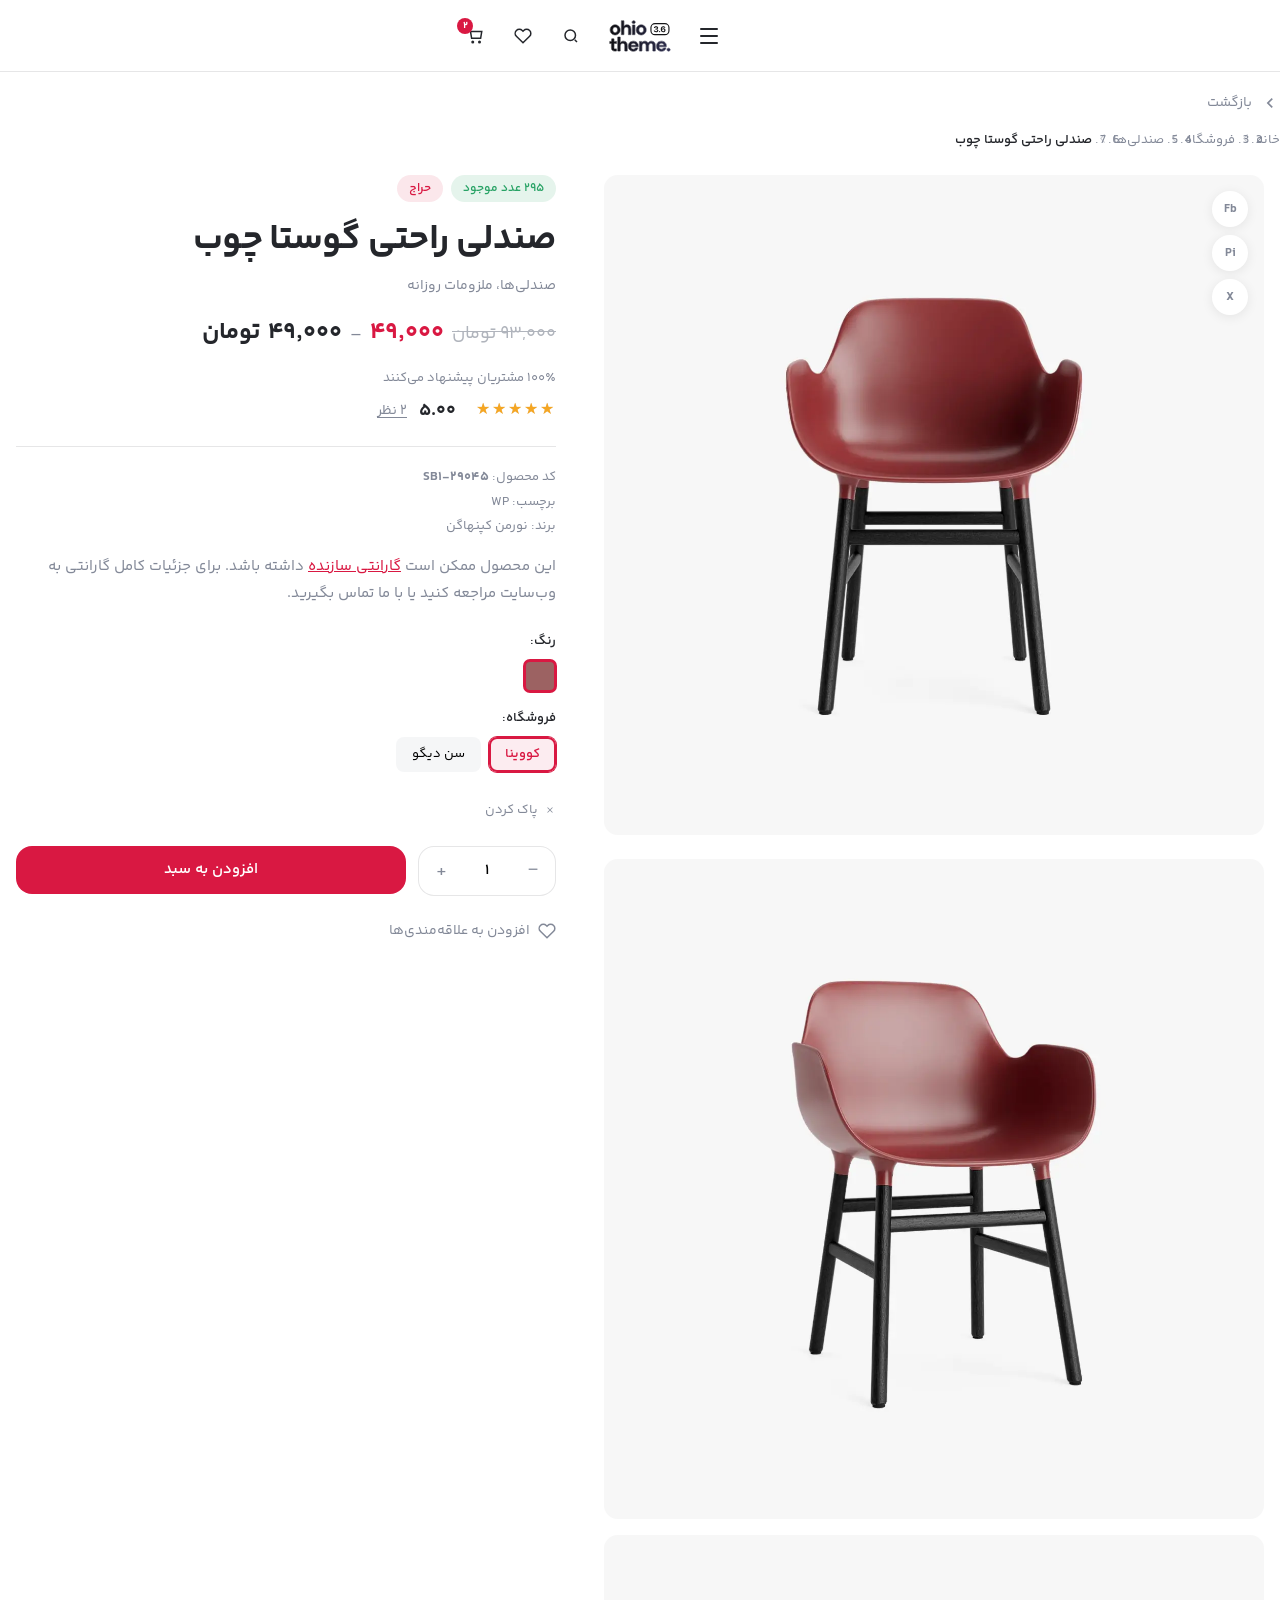
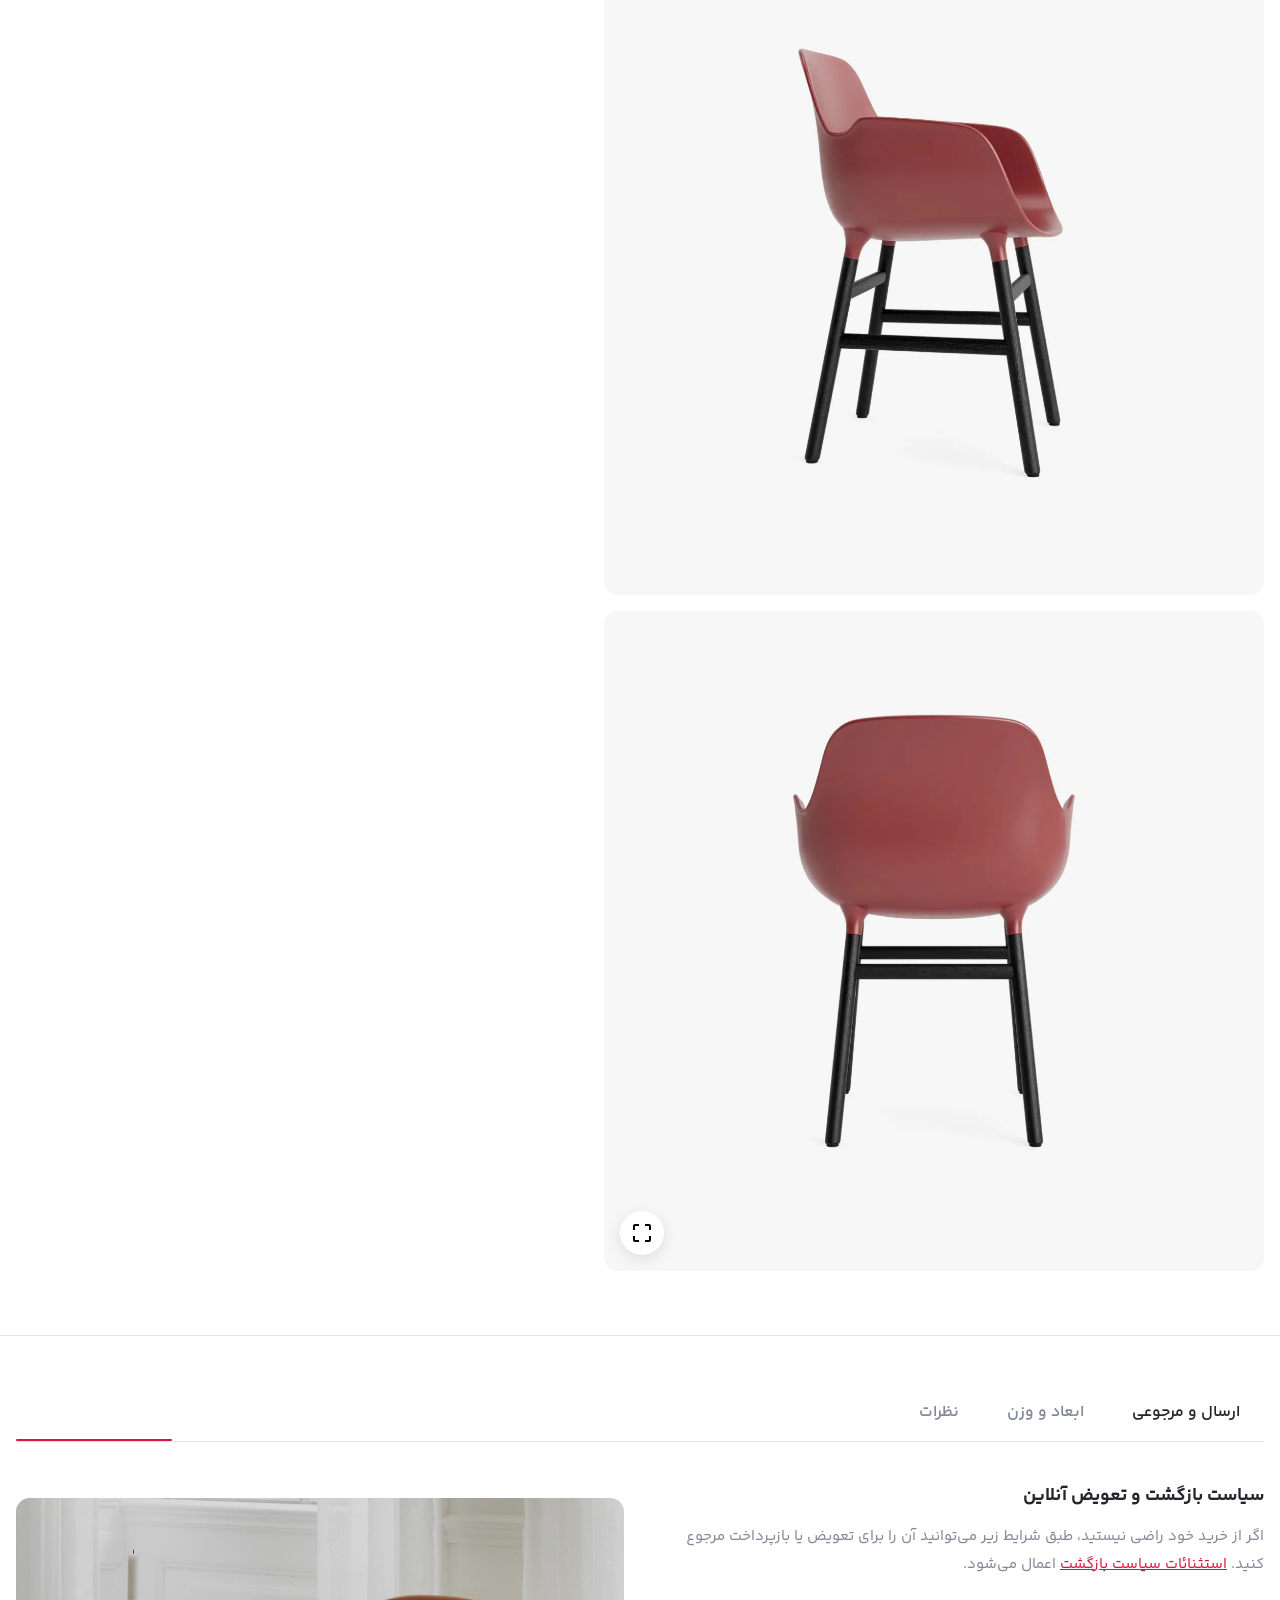
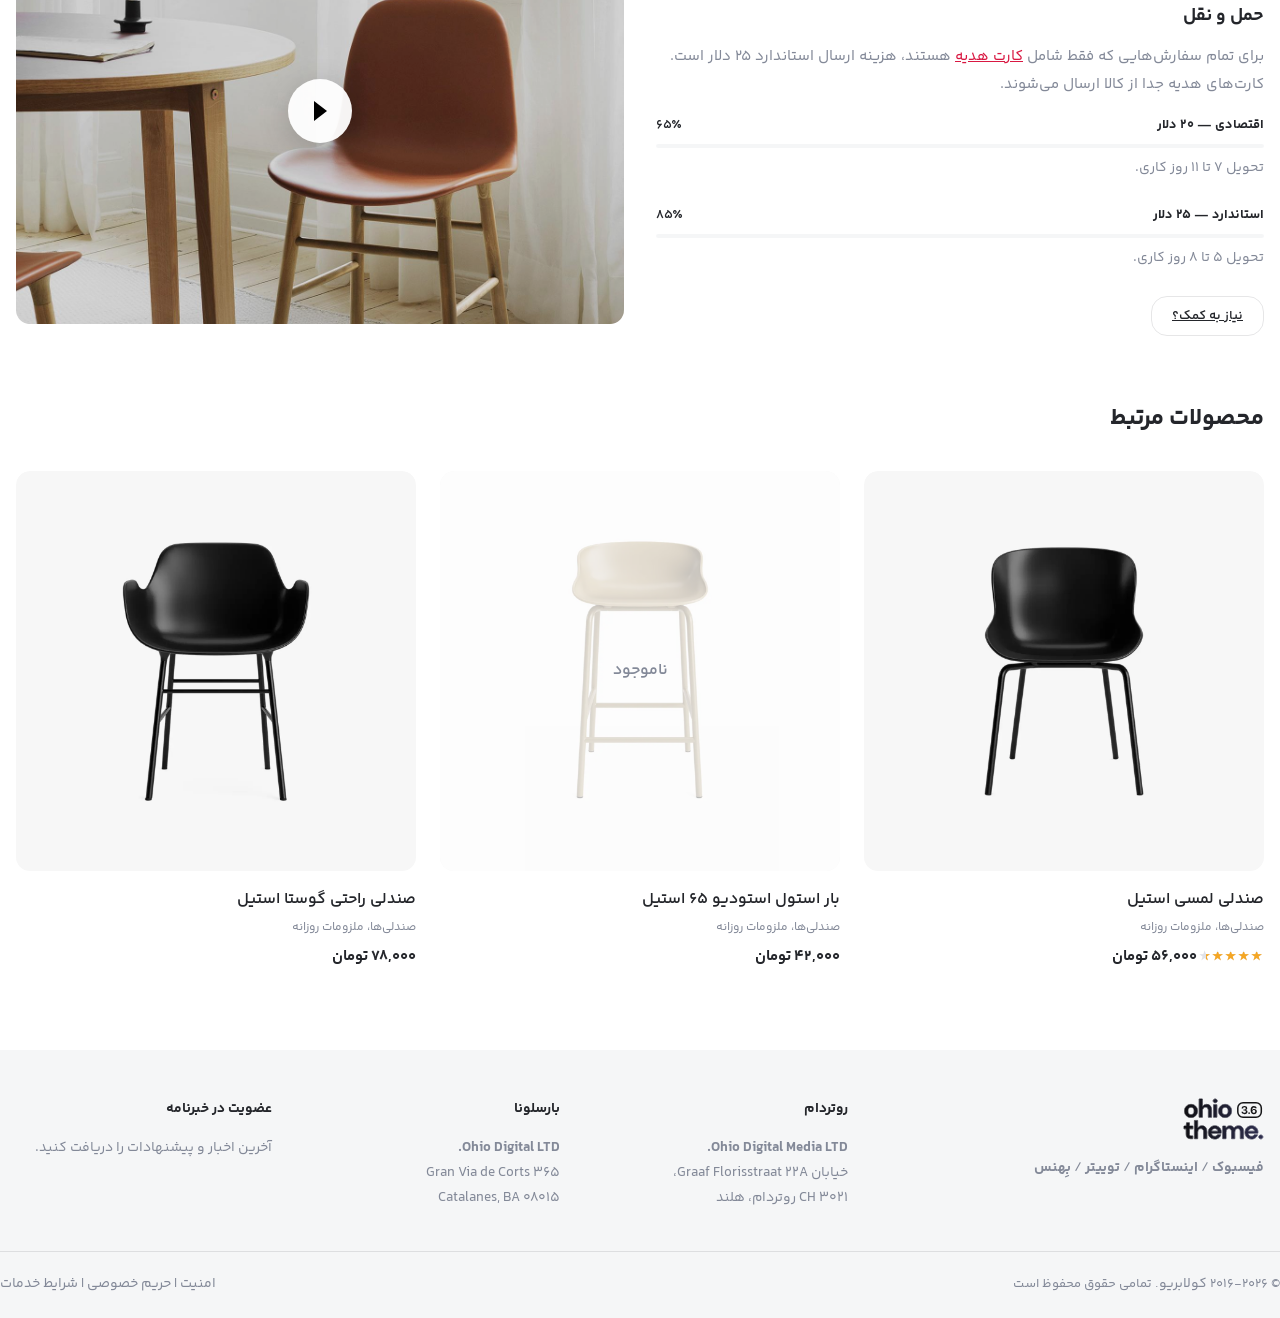
==== public/product/index.html @ 710231b7 "feat(product): add standalone Ohio product page in Persian RTL Create isolated /product/ folder with" ====
<!DOCTYPE html>
<html lang="fa" dir="rtl">
<head>
<meta charset="UTF-8">
<meta name="viewport" content="width=device-width, initial-scale=1.0">
<title>صندلی راحتی گوستا چوب – Ohio Theme</title>
<meta name="description" content="صندلی راحتی گوستا چوب از برند نورمن کپنهاگن. محصول متغیر با انتخاب رنگ و فروشگاه، ارسال سریع و گارانتی سازنده.">
<link rel="icon" href="../assets/images/BN3XNo6N-cropped-favicon-32x32.png" sizes="32x32">
<link rel="preload" href="../../assets/fonts/YekanBakhFaNum-Regular.woff" as="font" type="font/woff" crossorigin>
<link rel="stylesheet" href="css/product.css">
</head>
<body class="product-page">

<header class="product-header" id="header">
<div class="page-container product-header-wrap">
<div class="product-header-actions">
<button class="hamburger-btn" type="button" data-menu-open aria-label="منو">
<span></span><span></span><span></span>
</button>
</div>
<div class="logo">
<a href="../index.html"><img src="../assets/images/TuLQy7xn-logo3.6.svg" alt="Ohio" width="140" height="32"></a>
</div>
<div class="product-header-tools">
<button class="icon-btn" type="button" aria-label="جستجو"><svg viewBox="0 0 24 24" fill="none" stroke="currentColor" stroke-width="2"><circle cx="11" cy="11" r="7"/><path d="M20 20l-3-3"/></svg></button>
<button class="icon-btn" type="button" aria-label="علاقه‌مندی"><svg viewBox="0 0 24 24" fill="none" stroke="currentColor" stroke-width="2"><path d="M20.8 4.6a5.5 5.5 0 0 0-7.8 0L12 5.6l-1-1a5.5 5.5 0 0 0-7.8 7.8l1 1L12 21l7.8-7.6 1-1a5.5 5.5 0 0 0 0-7.8z"/></svg></button>
<a href="#" class="icon-btn cart-badge" aria-label="سبد خرید"><svg viewBox="0 0 24 24" fill="none" stroke="currentColor" stroke-width="2"><path d="M6 6h15l-1.5 9h-12z"/><circle cx="9" cy="20" r="1"/><circle cx="18" cy="20" r="1"/><path d="M6 6L5 3H2"/></svg></a>
</div>
</div>
</header>

<div class="mobile-menu" id="mobile-menu">
<div class="mobile-menu-bg" data-menu-close></div>
<div class="mobile-menu-panel">
<div class="mobile-menu-close"><button class="icon-btn" type="button" data-menu-close aria-label="بستن"><svg width="14" height="14" viewBox="0 0 14 14" fill="currentColor"><path d="M14 1.41 12.59 0 7 5.59 1.41 0 0 1.41 5.59 7 0 12.59 1.41 14 7 8.41 12.59 14 14 12.59 8.41 7 14 1.41Z"/></svg></button></div>
<nav class="mobile-menu-nav">
<a href="../index.html">خانه</a>
<a href="#">فروشگاه</a>
<a href="#">صندلی‌ها</a>
<a href="#">تماس</a>
</nav>
</div>
</div>

<main id="main">
<div class="page-container product-topbar">
<a href="#" class="back-link">
<svg width="20" height="20" viewBox="0 0 24 24" fill="currentColor"><path d="M15.41 7.41 14 6l-6 6 6 6 1.41-1.41L10.83 12z"/></svg>
بازگشت
</a>
<nav class="breadcrumbs" aria-label="مسیر">
<ol>
<li><a href="../index.html">خانه</a></li>
<li><svg class="breadcrumb-sep" viewBox="0 0 9 16" fill="currentColor"><path d="M0 14.57 1.37 16 9 8 1.37 0 0 1.43 6.27 8 0 14.57z"/></svg></li>
<li><a href="#">فروشگاه</a></li>
<li><svg class="breadcrumb-sep" viewBox="0 0 9 16" fill="currentColor"><path d="M0 14.57 1.37 16 9 8 1.37 0 0 1.43 6.27 8 0 14.57z"/></svg></li>
<li><a href="#">صندلی‌ها</a></li>
<li><svg class="breadcrumb-sep" viewBox="0 0 9 16" fill="currentColor"><path d="M0 14.57 1.37 16 9 8 1.37 0 0 1.43 6.27 8 0 14.57z"/></svg></li>
<li><span class="active">صندلی راحتی گوستا چوب</span></li>
</ol>
</nav>
</div>

<div class="sticky-product-bar" id="sticky-bar">
<img src="images/oh_product1.01.webp" alt="" width="48" height="48">
<div class="sticky-product-info">
<h6>صندلی راحتی گوستا چوب</h6>
<div class="cats"><a href="#">صندلی‌ها</a>، <a href="#">ملزومات روزانه</a></div>
</div>
<div class="sticky-product-price" id="sticky-price">۴۹,۰۰۰ تومان</div>
<button type="button" class="btn -primary -small" data-add-cart>افزودن به سبد</button>
</div>

<section class="product-main">
<div class="page-container">
<div class="product-grid">

<article class="product-gallery">
<div class="gallery-stack" id="gallery">
<div class="gallery-item" data-index="0"><img src="images/oh_product1.01.webp" alt="صندلی راحتی گوستا چوب" id="main-image"></div>
<div class="gallery-item" data-index="1"><img src="images/oh_product1.02.webp" alt="صندلی راحتی گوستا چوب"></div>
<div class="gallery-item" data-index="2"><img src="images/oh_product1.03.webp" alt="صندلی راحتی گوستا چوب"></div>
<div class="gallery-item" data-index="3"><img src="images/oh_product1.04.webp" alt="صندلی راحتی گوستا چوب"></div>
</div>
<div class="share-bar">
<a href="#" aria-label="فیسبوک">Fb</a>
<a href="#" aria-label="پینترست">Pi</a>
<a href="#" aria-label="ایکس">X</a>
</div>
<button type="button" class="lightbox-btn" data-lightbox-open aria-label="گالری تمام‌صفحه">
<svg width="18" height="18" viewBox="0 0 18 18" fill="currentColor"><path d="M0 2V6H2V2H6V0H2C.9 0 0 .9 0 2zm2 10H0v4c0 1.1.9 2 2 2h4v-2H2v-4zm14 4h-4v2h4c1.1 0 2-.9 2-2v-4h-2v4zm0-16h-4v2h4v4h2V2c0-1.1-.9-2-2-2z"/></svg>
</button>
</article>

<article class="product-details">
<div class="product-tags">
<span class="tag -stock" id="stock-tag">۲۹۵ عدد موجود</span>
<span class="tag -sale">حراج</span>
</div>
<h1 class="product-title">صندلی راحتی گوستا چوب</h1>
<p class="product-cats"><a href="#">صندلی‌ها</a>، <a href="#">ملزومات روزانه</a></p>
<p class="product-price" id="product-price">
<del>۹۳,۰۰۰ تومان</del>
<ins id="price-current">۴۹,۰۰۰</ins>
<span class="range-sep">–</span>
<span id="price-max">۵۹,۰۰۰</span>
<span>تومان</span>
</p>
<div class="product-rating">
<p class="caption">۱۰۰٪ مشتریان پیشنهاد می‌کنند</p>
<div class="rating-row">
<div class="star-rating" title="امتیاز ۵ از ۵"><span style="width:100%"></span></div>
<span class="rating-average">۵.۰۰</span>
<a href="#tab-reviews" class="rating-count"><span>۲</span> نظر</a>
</div>
</div>
<div class="product-meta">
<span>کد محصول: <strong>۲۹۰۴۵-SB1</strong></span>
<span>برچسب: <a href="#">WP</a></span>
<span>برند: <a href="#">نورمن کپنهاگن</a></span>
</div>
<div class="product-short-desc">
<p>این محصول ممکن است <a href="#">گارانتی سازنده</a> داشته باشد. برای جزئیات کامل گارانتی به وب‌سایت مراجعه کنید یا با ما تماس بگیرید.</p>
</div>

<form class="variations-form" id="variations-form">
<div class="variations">
<div class="variation">
<div class="variation-label">رنگ:</div>
<div class="swatches" data-variation="color">
<button type="button" class="swatch -color is-active" data-value="red" data-price="49000" data-image="images/oh_product1.01.webp" aria-label="قرمز" style="background-color:#9c6262"><span class="swatch-inner" style="background-color:#9c6262"></span></button>
<button type="button" class="swatch -color" data-value="black" data-price="49000" data-image="images/oh_product1.05.webp" aria-label="مشکی"><span class="swatch-inner" style="background-color:#303035"></span></button>
</div>
</div>
<div class="variation">
<div class="variation-label">فروشگاه:</div>
<div class="swatches" data-variation="store">
<button type="button" class="swatch -label is-active" data-value="covina" data-price="49000">کووینا</button>
<button type="button" class="swatch -label" data-value="san-diego" data-price="59000">سن دیگو</button>
</div>
</div>
<button type="button" class="reset-btn" id="reset-variations">
<svg width="12" height="12" viewBox="0 0 16 16" fill="currentColor"><path d="M4.646 4.646a.5.5 0 0 1 .708 0L8 7.293l2.646-2.647a.5.5 0 0 1 .708.708L8.707 8l2.647 2.646a.5.5 0 0 1-.708.708L8 8.707l-2.646 2.647a.5.5 0 0 1-.708-.708L7.293 8 4.646 5.354a.5.5 0 0 1 0-.708z"/></svg>
پاک کردن
</button>
</div>
<div class="cart-row">
<div class="quantity-input">
<button type="button" class="qty-btn" data-qty-minus aria-label="کاهش">−</button>
<input type="number" id="quantity" name="quantity" value="1" min="1" max="295" aria-label="تعداد">
<button type="button" class="qty-btn" data-qty-plus aria-label="افزایش">+</button>
</div>
<button type="button" class="btn -primary" id="add-to-cart" data-add-cart>افزودن به سبد</button>
</div>
<button type="button" class="wishlist-btn" id="wishlist-btn">
<svg viewBox="0 0 24 24" fill="none" stroke="currentColor" stroke-width="2"><path d="M20.8 4.6a5.5 5.5 0 0 0-7.8 0L12 5.6l-1-1a5.5 5.5 0 0 0-7.8 7.8l1 1L12 21l7.8-7.6 1-1a5.5 5.5 0 0 0 0-7.8z"/></svg>
افزودن به علاقه‌مندی‌ها
</button>
</form>
</article>

</div>
</div>
</section>

<section class="product-tabs" id="product-tabs">
<div class="page-container">
<div class="tabs" data-tabs>
<ul class="tabs-nav" role="tablist">
<span class="tabs-nav-line"></span>
<li><button type="button" class="tab-btn is-active" data-tab="shipping" role="tab">ارسال و مرجوعی</button></li>
<li><button type="button" class="tab-btn" data-tab="size" role="tab">ابعاد و وزن</button></li>
<li><button type="button" class="tab-btn" data-tab="reviews" role="tab" id="tab-reviews">نظرات</button></li>
</ul>

<div class="tab-panel is-active tab-content" data-panel="shipping" role="tabpanel">
<div class="shipping-grid">
<div>
<h5>سیاست بازگشت و تعویض آنلاین</h5>
<p>اگر از خرید خود راضی نیستید، طبق شرایط زیر می‌توانید آن را برای تعویض یا بازپرداخت مرجوع کنید. <a href="#">استثنائات سیاست بازگشت</a> اعمال می‌شود.</p>
<h5>حمل و نقل</h5>
<p>برای تمام سفارش‌هایی که فقط شامل <a href="#">کارت هدیه</a> هستند، هزینه ارسال استاندارد ۲۵ دلار است. کارت‌های هدیه جدا از کالا ارسال می‌شوند.</p>
<div class="progress-item" data-progress="65">
<div class="progress-top"><strong>اقتصادی — ۲۰ دلار</strong><span class="progress-percent">۶۵٪</span></div>
<div class="progress-track"><div class="progress-fill" style="--progress:65%"></div></div>
<p style="margin-top:0.5rem;font-size:0.875rem">تحویل ۷ تا ۱۱ روز کاری.</p>
</div>
<div class="progress-item" data-progress="85">
<div class="progress-top"><strong>استاندارد — ۲۵ دلار</strong><span class="progress-percent">۸۵٪</span></div>
<div class="progress-track"><div class="progress-fill" style="--progress:85%"></div></div>
<p style="margin-top:0.5rem;font-size:0.875rem">تحویل ۵ تا ۸ روز کاری.</p>
</div>
<a href="#" class="btn -outlined -small">نیاز به کمک؟</a>
</div>
<div>
<div class="video-preview" data-video="https://player.vimeo.com/video/356065748">
<img src="images/video-thumb.jpeg" alt="ویدیوی محصول" loading="lazy">
<div class="video-play"><button type="button" aria-label="پخش ویدیو"><svg width="13" height="20" viewBox="0 0 13 20" fill="currentColor"><path d="M0 20L13 10L0 0V20Z"/></svg></button></div>
</div>
</div>
</div>
</div>

<div class="tab-panel tab-content" data-panel="size" role="tabpanel">
<table class="attr-table" aria-label="جزئیات محصول">
<tr><th>وزن</th><td>۴.۵ کیلوگرم</td></tr>
<tr><th>ابعاد</th><td>۵۲ × ۴۸ × ۸۰ سانتی‌متر</td></tr>
<tr><th>رنگ</th><td>قرمز، مشکی</td></tr>
<tr><th>فروشگاه</th><td>کووینا، سن دیگو</td></tr>
</table>
</div>

<div class="tab-panel tab-content" data-panel="reviews" role="tabpanel">
<h4 class="reviews-title">۲ نظر برای <span>صندلی راحتی گوستا چوب</span></h4>
<div class="review-item">
<div class="review-avatar">ک</div>
<div class="review-meta">
<h4>کولابریو</h4>
<time datetime="2025-02-07">۷ فوریه ۲۰۲۵</time>
<div class="star-rating"><span style="width:100%"></span></div>
<p>دوباره هم این محصول را می‌خرم؟</p>
</div>
</div>
<div class="review-item">
<div class="review-avatar">ک</div>
<div class="review-meta">
<h4>کولابریو</h4>
<time datetime="2025-02-07">۷ فوریه ۲۰۲۵</time>
<div class="star-rating"><span style="width:100%"></span></div>
<p>خرید عالی، اما استفاده از آن حتی بهتر بود!</p>
</div>
</div>
<form class="review-form" action="#" method="post">
<h4>افزودن نظر</h4>
<p class="form-note">نشانی ایمیل شما منتشر نخواهد شد. فیلدهای الزامی با <strong>*</strong> مشخص شده‌اند.</p>
<div class="form-group">
<label for="rating">امتیاز این محصول: *</label>
<select id="rating" name="rating" required>
<option value="">انتخاب کنید</option>
<option value="5">عالی</option>
<option value="4">خوب</option>
<option value="3">متوسط</option>
<option value="2">ضعیف</option>
<option value="1">خیلی ضعیف</option>
</select>
</div>
<div class="form-group">
<label for="review">نظر شما *</label>
<textarea id="review" name="review" required></textarea>
</div>
<div class="form-group">
<label for="reviewer">نام *</label>
<input type="text" id="reviewer" name="reviewer" required>
</div>
<div class="form-group">
<label for="review-email">ایمیل *</label>
<input type="email" id="review-email" name="email" required>
</div>
<button type="submit" class="btn -primary">ارسال نظر</button>
</form>
</div>
</div>
</div>
</section>

<section class="related-products">
<div class="page-container">
<h3>محصولات مرتبط</h3>
<div class="related-grid">

<article class="product-card">
<div class="product-card-thumb">
<img src="images/oh_product7.01.webp" alt="صندلی لمسی استیل" loading="lazy">
<div class="product-card-actions">
<button type="button" class="quickview" aria-label="مشاهده سریع"><svg width="16" height="16" viewBox="0 0 18 18" fill="currentColor"><path d="M0 2V6H2V2H6V0H2C.9 0 0 .9 0 2zm2 10H0v4c0 1.1.9 2 2 2h4v-2H2v-4zm14 4h-4v2h4c1.1 0 2-.9 2-2v-4h-2v4zm0-16h-4v2h4v4h2V2c0-1.1-.9-2-2-2z"/></svg></button>
<a href="#" class="btn -primary -small add-cart">افزودن به سبد</a>
</div>
</div>
<h4><a href="#">صندلی لمسی استیل</a></h4>
<p class="card-cats"><a href="#">صندلی‌ها</a>، <a href="#">ملزومات روزانه</a></p>
<div class="card-price">
<div class="star-rating"><span style="width:90%"></span></div>
<span>۵۶,۰۰۰ تومان</span>
</div>
</article>

<article class="product-card -outofstock">
<div class="product-card-thumb">
<img src="images/oh_product3.01.webp" alt="بار استول استودیو ۶۵ استیل" loading="lazy">
<div class="product-card-actions">
<button type="button" class="quickview" aria-label="مشاهده سریع"><svg width="16" height="16" viewBox="0 0 18 18" fill="currentColor"><path d="M0 2V6H2V2H6V0H2C.9 0 0 .9 0 2zm2 10H0v4c0 1.1.9 2 2 2h4v-2H2v-4zm14 4h-4v2h4c1.1 0 2-.9 2-2v-4h-2v4zm0-16h-4v2h4v4h2V2c0-1.1-.9-2-2-2z"/></svg></button>
<a href="#" class="btn -outlined -small add-cart">اطلاعات بیشتر</a>
</div>
</div>
<h4><a href="#">بار استول استودیو ۶۵ استیل</a></h4>
<p class="card-cats"><a href="#">صندلی‌ها</a>، <a href="#">ملزومات روزانه</a></p>
<div class="card-price"><span>۴۲,۰۰۰ تومان</span></div>
</article>

<article class="product-card">
<div class="product-card-thumb">
<img src="images/oh_product4.01.webp" alt="صندلی راحتی گوستا استیل" loading="lazy">
<div class="product-card-actions">
<button type="button" class="quickview" aria-label="مشاهده سریع"><svg width="16" height="16" viewBox="0 0 18 18" fill="currentColor"><path d="M0 2V6H2V2H6V0H2C.9 0 0 .9 0 2zm2 10H0v4c0 1.1.9 2 2 2h4v-2H2v-4zm14 4h-4v2h4c1.1 0 2-.9 2-2v-4h-2v4zm0-16h-4v2h4v4h2V2c0-1.1-.9-2-2-2z"/></svg></button>
<a href="#" class="btn -outlined -small add-cart">مشاهده محصولات</a>
</div>
</div>
<h4><a href="#">صندلی راحتی گوستا استیل</a></h4>
<p class="card-cats"><a href="#">صندلی‌ها</a>، <a href="#">ملزومات روزانه</a></p>
<div class="card-price"><span>۷۸,۰۰۰ تومان</span></div>
</article>

</div>
</div>
</section>
</main>

<footer class="product-footer">
<div class="page-container product-footer-grid">
<div>
<a href="../index.html"><img src="../assets/images/TuLQy7xn-logo3.6.svg" alt="Ohio" height="32" style="margin-bottom:1rem"></a>
<p><strong>فیسبوک</strong> / <strong>اینستاگرام</strong> / <strong>توییتر</strong> / <strong>بِهنس</strong></p>
</div>
<div>
<h4>روتردام</h4>
<p><b>Ohio Digital Media LTD.</b><br>خیابان Graaf Florisstraat 22A،<br>3021 CH روتردام، هلند</p>
</div>
<div>
<h4>بارسلونا</h4>
<p><b>Ohio Digital LTD.</b><br>365 Gran Via de Corts<br>Catalanes, BA 08015</p>
</div>
<div>
<h4>عضویت در خبرنامه</h4>
<p>آخرین اخبار و پیشنهادات را دریافت کنید.</p>
</div>
</div>
<div class="page-container product-footer-copyright">
<span>© ۲۰۱۶-۲۰۲۶ <a href="#">کولابریو</a>. تمامی حقوق محفوظ است</span>
<span><a href="#">امنیت</a> | <a href="#">حریم خصوصی</a> | <a href="#">شرایط خدمات</a></span>
</div>
</footer>

<div class="gallery-lightbox" id="lightbox" aria-hidden="true">
<button type="button" class="gallery-lightbox-close" data-lightbox-close aria-label="بستن"><svg width="14" height="14" viewBox="0 0 14 14" fill="currentColor"><path d="M14 1.41 12.59 0 7 5.59 1.41 0 0 1.41 5.59 7 0 12.59 1.41 14 7 8.41 12.59 14 14 12.59 8.41 7 14 1.41Z"/></svg></button>
<button type="button" class="gallery-lightbox-nav -prev" data-lightbox-prev aria-label="قبلی"><svg width="16" height="16" viewBox="0 0 16 16" fill="currentColor"><path d="M10.5 3.5 6 8l4.5 4.5-1 1-5.5-5.5 5.5-5.5 1 1z"/></svg></button>
<img src="images/oh_product1.01.webp" alt="" id="lightbox-img">
<button type="button" class="gallery-lightbox-nav -next" data-lightbox-next aria-label="بعدی"><svg width="16" height="16" viewBox="0 0 16 16" fill="currentColor"><path d="M5.5 3.5 10 8l-4.5 4.5 1 1 5.5-5.5-5.5-5.5-1 1z"/></svg></button>
</div>

<script src="js/product.js" defer></script>
</body>
</html>
---- public/product/css/product.css ----
/* Ohio WooCommerce Product — Standalone RTL Persian Clone */

@font-face {
  font-family: 'Yekan Bakh FaNum';
  src: url('../../assets/fonts/YekanBakhFaNum-Regular.woff') format('woff');
  font-weight: 400;
  font-style: normal;
  font-display: swap;
}
@font-face {
  font-family: 'Yekan Bakh FaNum';
  src: url('../../assets/fonts/YekanBakhFaNum-SemiBold.woff') format('woff');
  font-weight: 600;
  font-style: normal;
  font-display: swap;
}
@font-face {
  font-family: 'Yekan Bakh FaNum';
  src: url('../../assets/fonts/YekanBakhFaNum-Bold.woff') format('woff');
  font-weight: 700;
  font-style: normal;
  font-display: swap;
}

:root {
  --p-primary: #d91842;
  --p-primary-hover: #b81438;
  --p-black: #111013;
  --p-text: #24262b;
  --p-grey: #838998;
  --p-grey-light: #b0b4bc;
  --p-white: #ffffff;
  --p-fill: rgba(131, 137, 152, 0.08);
  --p-border: rgba(17, 16, 19, 0.1);
  --p-success: #29a366;
  --p-radius: 14px;
  --p-btn-radius: 16px;
  --p-header-h: 4.5rem;
  --p-container: 1344px;
  --p-gutter: 1rem;
  --p-font: 'Yekan Bakh FaNum', Tahoma, sans-serif;
  --p-transition: 0.3s cubic-bezier(0.4, 0, 0.2, 1);
}

*, *::before, *::after { box-sizing: border-box; margin: 0; padding: 0; }
html { scroll-behavior: smooth; }
body {
  font-family: var(--p-font);
  font-size: 1rem;
  line-height: 1.6;
  color: var(--p-text);
  background: var(--p-white);
  -webkit-font-smoothing: antialiased;
  overflow-x: hidden;
}
img { max-width: 100%; height: auto; display: block; }
a { color: inherit; text-decoration: none; transition: color var(--p-transition); }
a:hover { color: var(--p-primary); }
button { font-family: inherit; cursor: pointer; border: none; background: none; }
ul { list-style: none; }
input, select, textarea { font-family: inherit; }

.page-container {
  width: 100%;
  max-width: var(--p-container);
  margin: 0 auto;
  padding: 0 var(--p-gutter);
}

/* Header */
.product-header {
  position: sticky;
  top: 0;
  z-index: 100;
  background: var(--p-white);
  border-bottom: 1px solid var(--p-border);
  height: var(--p-header-h);
}
.product-header-wrap {
  display: grid;
  grid-template-columns: 1fr auto 1fr;
  align-items: center;
  height: var(--p-header-h);
  gap: 1rem;
}
.product-header .logo img { height: 2rem; width: auto; }
.product-header-actions {
  display: flex;
  align-items: center;
  gap: 0.25rem;
  justify-content: flex-end;
}
.product-header-tools {
  display: flex;
  align-items: center;
  gap: 0.25rem;
  justify-content: flex-start;
}
.icon-btn {
  display: inline-flex;
  align-items: center;
  justify-content: center;
  width: 2.75rem;
  height: 2.75rem;
  border-radius: 50%;
  color: var(--p-text);
  transition: background var(--p-transition), color var(--p-transition);
}
.icon-btn:hover { background: var(--p-fill); color: var(--p-primary); }
.icon-btn svg { width: 1.125rem; height: 1.125rem; }
.hamburger-btn {
  display: flex;
  flex-direction: column;
  gap: 5px;
  width: 2.75rem;
  height: 2.75rem;
  align-items: center;
  justify-content: center;
  border-radius: 50%;
}
.hamburger-btn span {
  display: block;
  width: 18px;
  height: 2px;
  background: var(--p-text);
  border-radius: 1px;
  transition: var(--p-transition);
}
.cart-badge {
  position: relative;
}
.cart-badge::after {
  content: '2';
  position: absolute;
  top: 4px;
  inset-inline-end: 4px;
  min-width: 16px;
  height: 16px;
  padding: 0 4px;
  border-radius: 999px;
  background: var(--p-primary);
  color: #fff;
  font-size: 0.625rem;
  font-weight: 700;
  display: flex;
  align-items: center;
  justify-content: center;
}

/* Back link + breadcrumbs */
.product-topbar {
  padding: 1.25rem 0 0.5rem;
}
.back-link {
  display: inline-flex;
  align-items: center;
  gap: 0.5rem;
  font-size: 0.875rem;
  color: var(--p-grey);
  margin-bottom: 1rem;
}
.back-link:hover { color: var(--p-primary); }
.breadcrumbs ol {
  display: flex;
  flex-wrap: wrap;
  align-items: center;
  gap: 0.5rem;
  font-size: 0.8125rem;
  color: var(--p-grey);
}
.breadcrumb-sep {
  width: 5px;
  height: 9px;
  opacity: 0.4;
  transform: scaleX(-1);
}
.breadcrumbs .active { color: var(--p-text); font-weight: 600; }

/* Sticky product bar */
.sticky-product-bar {
  position: fixed;
  bottom: 1.5rem;
  left: 50%;
  transform: translateX(-50%) translateY(120%);
  z-index: 90;
  display: flex;
  align-items: center;
  gap: 1rem;
  padding: 0.75rem 1.25rem;
  background: var(--p-white);
  border-radius: var(--p-btn-radius);
  box-shadow: 0 8px 40px rgba(0, 0, 0, 0.12);
  border: 1px solid var(--p-border);
  max-width: calc(100% - 2rem);
  opacity: 0;
  visibility: hidden;
  transition: transform 0.4s ease, opacity 0.4s ease, visibility 0.4s;
}
.sticky-product-bar.is-visible {
  transform: translateX(-50%) translateY(0);
  opacity: 1;
  visibility: visible;
}
.sticky-product-bar img {
  width: 48px;
  height: 48px;
  border-radius: 10px;
  object-fit: cover;
}
.sticky-product-info h6 {
  font-size: 0.875rem;
  font-weight: 600;
  margin-bottom: 0.15rem;
  white-space: nowrap;
}
.sticky-product-info .cats {
  font-size: 0.75rem;
  color: var(--p-grey);
}
.sticky-product-price {
  font-size: 0.9375rem;
  font-weight: 700;
  color: var(--p-primary);
  white-space: nowrap;
}

/* Product layout */
.product-main { padding: 1rem 0 4rem; }
.product-grid {
  display: grid;
  grid-template-columns: 1.1fr 0.9fr;
  gap: 3rem;
  align-items: start;
}

/* Gallery */
.product-gallery { position: relative; }
.gallery-stack {
  display: flex;
  flex-direction: column;
  gap: 1rem;
}
.gallery-item {
  position: relative;
  border-radius: var(--p-radius);
  overflow: hidden;
  background: var(--p-fill);
  cursor: zoom-in;
}
.gallery-item img {
  width: 100%;
  height: auto;
  transition: transform 0.5s ease;
}
.gallery-item:hover img { transform: scale(1.03); }
.gallery-item:first-child { margin-bottom: 0.5rem; }
.share-bar {
  position: absolute;
  top: 1rem;
  inset-inline-start: 1rem;
  z-index: 2;
  display: flex;
  flex-direction: column;
  gap: 0.5rem;
}
.share-bar a {
  display: flex;
  align-items: center;
  justify-content: center;
  width: 2.25rem;
  height: 2.25rem;
  border-radius: 50%;
  background: var(--p-white);
  box-shadow: 0 2px 12px rgba(0,0,0,0.08);
  font-size: 0.75rem;
  font-weight: 700;
  color: var(--p-grey);
  transition: var(--p-transition);
}
.share-bar a:hover { color: var(--p-primary); transform: scale(1.08); }
.lightbox-btn {
  position: absolute;
  bottom: 1rem;
  inset-inline-end: 1rem;
  z-index: 2;
  width: 2.75rem;
  height: 2.75rem;
  border-radius: 50%;
  background: var(--p-white);
  box-shadow: 0 4px 16px rgba(0,0,0,0.1);
  display: flex;
  align-items: center;
  justify-content: center;
  transition: var(--p-transition);
}
.lightbox-btn:hover { transform: scale(1.08); }

/* Gallery lightbox */
.gallery-lightbox {
  position: fixed;
  inset: 0;
  z-index: 200;
  background: rgba(17, 16, 19, 0.92);
  display: flex;
  align-items: center;
  justify-content: center;
  opacity: 0;
  visibility: hidden;
  transition: var(--p-transition);
}
.gallery-lightbox.is-open { opacity: 1; visibility: visible; }
.gallery-lightbox img {
  max-width: 90vw;
  max-height: 90vh;
  border-radius: var(--p-radius);
}
.gallery-lightbox-close {
  position: absolute;
  top: 1.5rem;
  inset-inline-end: 1.5rem;
  width: 2.75rem;
  height: 2.75rem;
  border-radius: 50%;
  background: rgba(255,255,255,0.15);
  color: #fff;
  display: flex;
  align-items: center;
  justify-content: center;
}
.gallery-lightbox-nav {
  position: absolute;
  top: 50%;
  transform: translateY(-50%);
  width: 2.75rem;
  height: 2.75rem;
  border-radius: 50%;
  background: rgba(255,255,255,0.15);
  color: #fff;
  display: flex;
  align-items: center;
  justify-content: center;
}
.gallery-lightbox-nav.-prev { inset-inline-start: 1.5rem; }
.gallery-lightbox-nav.-next { inset-inline-end: 1.5rem; }

/* Product details */
.product-details {
  position: sticky;
  top: calc(var(--p-header-h) + 1.5rem);
}
.product-tags {
  display: flex;
  flex-wrap: wrap;
  gap: 0.5rem;
  margin-bottom: 1rem;
}
.tag {
  display: inline-block;
  padding: 0.25rem 0.75rem;
  border-radius: 999px;
  font-size: 0.75rem;
  font-weight: 600;
}
.tag.-stock { background: rgba(41, 163, 102, 0.12); color: var(--p-success); }
.tag.-sale { background: rgba(217, 24, 66, 0.1); color: var(--p-primary); }
.product-title {
  font-size: clamp(1.75rem, 3vw, 2.25rem);
  font-weight: 700;
  line-height: 1.25;
  letter-spacing: -0.02em;
  margin-bottom: 0.75rem;
}
.product-cats {
  font-size: 0.875rem;
  color: var(--p-grey);
  margin-bottom: 1rem;
}
.product-cats a { color: var(--p-grey); }
.product-cats a:hover { color: var(--p-primary); }
.product-price {
  font-size: 1.5rem;
  font-weight: 700;
  margin-bottom: 1rem;
  display: flex;
  align-items: baseline;
  gap: 0.5rem;
  flex-wrap: wrap;
}
.product-price del {
  font-size: 1.125rem;
  color: var(--p-grey-light);
  font-weight: 400;
}
.product-price ins { text-decoration: none; color: var(--p-primary); }
.product-price .range-sep { color: var(--p-grey); font-weight: 400; font-size: 1.125rem; }

.product-rating {
  margin-bottom: 1.25rem;
  padding-bottom: 1.25rem;
  border-bottom: 1px solid var(--p-border);
}
.product-rating .caption {
  font-size: 0.8125rem;
  color: var(--p-grey);
  margin-bottom: 0.5rem;
}
.rating-row {
  display: flex;
  align-items: center;
  gap: 0.75rem;
  flex-wrap: wrap;
}
.star-rating {
  position: relative;
  display: inline-block;
  font-size: 0;
  line-height: 1;
  width: 5.5rem;
  height: 1rem;
}
.star-rating::before {
  content: '★★★★★';
  font-size: 1rem;
  letter-spacing: 2px;
  color: #e0e2e8;
}
.star-rating span {
  position: absolute;
  inset: 0;
  overflow: hidden;
}
.star-rating span::before {
  content: '★★★★★';
  font-size: 1rem;
  letter-spacing: 2px;
  color: #f5a623;
}
.rating-average {
  font-size: 1.125rem;
  font-weight: 700;
}
.rating-count {
  font-size: 0.875rem;
  color: var(--p-grey);
  text-decoration: underline;
  text-underline-offset: 3px;
}

.product-meta {
  font-size: 0.8125rem;
  color: var(--p-grey);
  margin-bottom: 1rem;
  display: flex;
  flex-direction: column;
  gap: 0.25rem;
}
.product-meta a { color: var(--p-grey); }
.product-short-desc {
  font-size: 0.9375rem;
  color: var(--p-grey);
  line-height: 1.8;
  margin-bottom: 1.5rem;
}
.product-short-desc a { color: var(--p-primary); text-decoration: underline; }

/* Variations */
.variations { margin-bottom: 1.25rem; }
.variation { margin-bottom: 1rem; }
.variation-label {
  font-size: 0.8125rem;
  font-weight: 600;
  margin-bottom: 0.5rem;
  color: var(--p-text);
}
.swatches {
  display: flex;
  flex-wrap: wrap;
  gap: 0.5rem;
}
.swatch {
  min-width: 2rem;
  min-height: 2rem;
  border-radius: 6px;
  border: 2px solid transparent;
  cursor: pointer;
  transition: var(--p-transition);
  overflow: hidden;
}
.swatch.-color { width: 2rem; height: 2rem; padding: 2px; }
.swatch.-color .swatch-inner {
  width: 100%;
  height: 100%;
  border-radius: 4px;
}
.swatch.-label {
  padding: 0.35rem 0.875rem;
  font-size: 0.8125rem;
  font-weight: 500;
  background: var(--p-fill);
  border-radius: 8px;
  display: flex;
  align-items: center;
}
.swatch.is-active {
  border-color: var(--p-primary);
  box-shadow: 0 0 0 1px var(--p-primary);
}
.swatch.-label.is-active {
  background: rgba(217, 24, 66, 0.08);
  color: var(--p-primary);
  font-weight: 600;
}
.reset-btn {
  font-size: 0.8125rem;
  color: var(--p-grey);
  display: inline-flex;
  align-items: center;
  gap: 0.35rem;
  margin-top: 0.5rem;
  padding: 0.25rem 0;
}
.reset-btn:hover { color: var(--p-primary); }

/* Add to cart */
.cart-row {
  display: flex;
  flex-wrap: wrap;
  gap: 0.75rem;
  align-items: stretch;
  margin-bottom: 1rem;
}
.quantity-input {
  display: flex;
  align-items: center;
  border: 1px solid var(--p-border);
  border-radius: var(--p-btn-radius);
  overflow: hidden;
  background: var(--p-white);
}
.qty-btn {
  width: 2.75rem;
  height: 3rem;
  display: flex;
  align-items: center;
  justify-content: center;
  font-size: 1.125rem;
  color: var(--p-grey);
  transition: var(--p-transition);
}
.qty-btn:hover { background: var(--p-fill); color: var(--p-text); }
.quantity-input input {
  width: 3rem;
  height: 3rem;
  border: none;
  text-align: center;
  font-size: 0.9375rem;
  font-weight: 600;
  -moz-appearance: textfield;
}
.quantity-input input::-webkit-outer-spin-button,
.quantity-input input::-webkit-inner-spin-button { -webkit-appearance: none; }

.btn {
  display: inline-flex;
  align-items: center;
  justify-content: center;
  gap: 0.5rem;
  height: 3rem;
  padding: 0 1.75rem;
  border-radius: var(--p-btn-radius);
  font-size: 0.9375rem;
  font-weight: 600;
  transition: var(--p-transition);
  white-space: nowrap;
}
.btn.-primary {
  background: var(--p-primary);
  color: #fff;
  flex: 1;
  min-width: 160px;
}
.btn.-primary:hover { background: var(--p-primary-hover); }
.btn.-primary.is-added { background: var(--p-success); }
.btn.-small { height: 2.5rem; padding: 0 1.25rem; font-size: 0.8125rem; }
.btn.-outlined {
  border: 1px solid var(--p-border);
  background: transparent;
  color: var(--p-text);
}
.btn.-outlined:hover { border-color: var(--p-primary); color: var(--p-primary); }
.wishlist-btn {
  display: inline-flex;
  align-items: center;
  gap: 0.5rem;
  font-size: 0.875rem;
  color: var(--p-grey);
  padding: 0.5rem 0;
  transition: var(--p-transition);
}
.wishlist-btn:hover { color: var(--p-primary); }
.wishlist-btn.is-active { color: var(--p-primary); }
.wishlist-btn svg { width: 1.125rem; height: 1.125rem; }

/* Tabs */
.product-tabs { padding: 3rem 0 4rem; border-top: 1px solid var(--p-border); }
.tabs-nav {
  display: flex;
  gap: 0;
  border-bottom: 1px solid var(--p-border);
  margin-bottom: 2.5rem;
  position: relative;
  overflow-x: auto;
  list-style: none;
  padding: 0;
}
.tabs-nav li { flex-shrink: 0; }
.tabs-nav-line {
  position: absolute;
  bottom: 0;
  height: 2px;
  background: var(--p-primary);
  transition: width 0.3s ease, inset-inline-start 0.3s ease;
  border-radius: 1px;
  inset-inline-start: 0;
}
.tab-btn {
  padding: 1rem 1.5rem;
  font-size: 1rem;
  font-weight: 600;
  color: var(--p-grey);
  white-space: nowrap;
  transition: color var(--p-transition);
  position: relative;
}
.tab-btn.is-active { color: var(--p-text); }
.tab-btn:hover { color: var(--p-primary); }
.tab-panel { display: none; animation: fadeIn 0.35s ease; }
.tab-panel.is-active { display: block; }
@keyframes fadeIn { from { opacity: 0; transform: translateY(8px); } to { opacity: 1; transform: none; } }

.tab-content h5 {
  font-size: 1.125rem;
  font-weight: 700;
  margin-bottom: 0.75rem;
  margin-top: 1.5rem;
}
.tab-content h5:first-child { margin-top: 0; }
.tab-content p {
  font-size: 0.9375rem;
  color: var(--p-grey);
  line-height: 1.85;
  margin-bottom: 1rem;
}
.tab-content a { color: var(--p-primary); text-decoration: underline; }

.shipping-grid {
  display: grid;
  grid-template-columns: 1fr 1fr;
  gap: 2rem;
  margin-top: 1.5rem;
}
.shipping-col h5 { margin-top: 0; }
.progress-item { margin-bottom: 1.5rem; }
.progress-top {
  display: flex;
  justify-content: space-between;
  margin-bottom: 0.5rem;
  font-size: 0.8125rem;
  font-weight: 600;
}
.progress-track {
  height: 4px;
  background: var(--p-fill);
  border-radius: 2px;
  overflow: hidden;
}
.progress-fill {
  height: 100%;
  background: var(--p-primary);
  border-radius: 2px;
  width: 0;
  transition: width 1.2s ease;
}
.progress-item.is-animated .progress-fill { width: var(--progress, 0%); }

.video-preview {
  position: relative;
  border-radius: var(--p-radius);
  overflow: hidden;
  cursor: pointer;
  margin-top: 1rem;
}
.video-preview img { width: 100%; filter: brightness(0.85); }
.video-play {
  position: absolute;
  inset: 0;
  display: flex;
  align-items: center;
  justify-content: center;
}
.video-play button {
  width: 4rem;
  height: 4rem;
  border-radius: 50%;
  background: rgba(255,255,255,0.95);
  display: flex;
  align-items: center;
  justify-content: center;
  box-shadow: 0 8px 32px rgba(0,0,0,0.2);
  transition: transform var(--p-transition);
}
.video-preview:hover .video-play button { transform: scale(1.08); }

/* Attributes table */
.attr-table {
  width: 100%;
  border-collapse: collapse;
}
.attr-table th,
.attr-table td {
  padding: 0.875rem 0;
  border-bottom: 1px solid var(--p-border);
  font-size: 0.9375rem;
  text-align: start;
}
.attr-table th {
  font-weight: 600;
  width: 30%;
  color: var(--p-text);
}
.attr-table td { color: var(--p-grey); }

/* Reviews */
.reviews-title {
  font-size: 1.25rem;
  font-weight: 700;
  margin-bottom: 1.5rem;
}
.review-item {
  display: grid;
  grid-template-columns: auto 1fr;
  gap: 1rem;
  padding: 1.5rem 0;
  border-bottom: 1px solid var(--p-border);
}
.review-avatar {
  width: 3.75rem;
  height: 3.75rem;
  border-radius: 50%;
  background: var(--p-fill);
  display: flex;
  align-items: center;
  justify-content: center;
  font-weight: 700;
  color: var(--p-primary);
  font-size: 1.125rem;
}
.review-meta h4 { font-size: 1rem; font-weight: 600; margin-bottom: 0.25rem; }
.review-meta time { font-size: 0.8125rem; color: var(--p-grey); display: block; margin-bottom: 0.5rem; }
.review-meta .star-rating { margin-bottom: 0.5rem; }
.review-meta p { font-size: 0.9375rem; color: var(--p-grey); line-height: 1.7; }

.review-form {
  margin-top: 2.5rem;
  padding-top: 2rem;
  border-top: 1px solid var(--p-border);
}
.review-form h4 { font-size: 1.125rem; font-weight: 700; margin-bottom: 1.25rem; }
.form-group { margin-bottom: 1rem; }
.form-group label {
  display: block;
  font-size: 0.8125rem;
  font-weight: 600;
  margin-bottom: 0.375rem;
}
.form-group input,
.form-group select,
.form-group textarea {
  width: 100%;
  padding: 0.75rem 1rem;
  border: 1px solid var(--p-border);
  border-radius: 10px;
  font-size: 0.9375rem;
  transition: border-color var(--p-transition);
}
.form-group input:focus,
.form-group select:focus,
.form-group textarea:focus {
  outline: none;
  border-color: var(--p-primary);
}
.form-group textarea { min-height: 120px; resize: vertical; }
.form-note { font-size: 0.8125rem; color: var(--p-grey); margin-bottom: 1rem; }

/* Related products */
.related-products { padding: 0 0 5rem; }
.related-products h3 {
  font-size: 1.5rem;
  font-weight: 700;
  margin-bottom: 2rem;
}
.related-grid {
  display: grid;
  grid-template-columns: repeat(3, 1fr);
  gap: 1.5rem;
}
.product-card {
  border-radius: var(--p-radius);
  overflow: hidden;
  transition: transform var(--p-transition);
}
.product-card:hover { transform: translateY(-4px); }
.product-card-thumb {
  position: relative;
  border-radius: var(--p-radius);
  overflow: hidden;
  background: var(--p-fill);
  aspect-ratio: 1;
  margin-bottom: 1rem;
}
.product-card-thumb img {
  width: 100%;
  height: 100%;
  object-fit: cover;
  transition: transform 0.5s ease;
}
.product-card:hover .product-card-thumb img { transform: scale(1.06); }
.product-card-actions {
  position: absolute;
  inset: 0;
  display: flex;
  flex-direction: column;
  justify-content: space-between;
  padding: 0.75rem;
  opacity: 0;
  transition: opacity var(--p-transition);
}
.product-card:hover .product-card-actions { opacity: 1; }
.product-card-actions .quickview {
  align-self: flex-end;
  width: 2.25rem;
  height: 2.25rem;
  border-radius: 50%;
  background: var(--p-white);
  display: flex;
  align-items: center;
  justify-content: center;
  box-shadow: 0 2px 8px rgba(0,0,0,0.1);
}
.product-card-actions .add-cart {
  align-self: center;
  margin-top: auto;
}
.product-card h4 {
  font-size: 1rem;
  font-weight: 600;
  margin-bottom: 0.35rem;
  transition: color var(--p-transition);
}
.product-card:hover h4 { color: var(--p-primary); }
.product-card .card-cats {
  font-size: 0.75rem;
  color: var(--p-grey);
  margin-bottom: 0.5rem;
}
.product-card .card-price {
  font-size: 0.9375rem;
  font-weight: 700;
}
.product-card .card-price .star-rating {
  width: 4rem;
  height: 0.75rem;
  margin-bottom: 0.35rem;
}
.product-card .card-price .star-rating::before,
.product-card .card-price .star-rating span::before {
  font-size: 0.75rem;
}
.product-card.-outofstock .product-card-thumb::after {
  content: 'ناموجود';
  position: absolute;
  inset: 0;
  background: rgba(255,255,255,0.7);
  display: flex;
  align-items: center;
  justify-content: center;
  font-weight: 600;
  color: var(--p-grey);
}

/* Footer */
.product-footer {
  background: var(--p-fill);
  padding: 3rem 0 0;
}
.product-footer-grid {
  display: grid;
  grid-template-columns: 1.5fr 1fr 1fr 1fr;
  gap: 2rem;
  padding-bottom: 2.5rem;
}
.product-footer h4 {
  font-size: 0.875rem;
  font-weight: 700;
  margin-bottom: 1rem;
}
.product-footer p, .product-footer a {
  font-size: 0.875rem;
  color: var(--p-grey);
  line-height: 1.8;
}
.product-footer-copyright {
  border-top: 1px solid var(--p-border);
  padding: 1.25rem 0;
  display: flex;
  justify-content: space-between;
  flex-wrap: wrap;
  gap: 0.5rem;
  font-size: 0.8125rem;
  color: var(--p-grey);
}

/* Mobile menu */
.mobile-menu {
  position: fixed;
  inset: 0;
  z-index: 150;
  visibility: hidden;
  pointer-events: none;
}
.mobile-menu.is-open { visibility: visible; pointer-events: auto; }
.mobile-menu-bg {
  position: absolute;
  inset: 0;
  background: rgba(17,16,19,0.5);
  opacity: 0;
  transition: opacity var(--p-transition);
}
.mobile-menu.is-open .mobile-menu-bg { opacity: 1; }
.mobile-menu-panel {
  position: absolute;
  top: 0;
  inset-inline-end: 0;
  width: min(320px, 85vw);
  height: 100%;
  background: var(--p-white);
  padding: 1.5rem;
  transform: translateX(100%);
  transition: transform var(--p-transition);
  overflow-y: auto;
}
[dir="rtl"] .mobile-menu-panel { transform: translateX(-100%); }
.mobile-menu.is-open .mobile-menu-panel { transform: none; }
.mobile-menu-close {
  display: flex;
  justify-content: flex-end;
  margin-bottom: 1.5rem;
}
.mobile-menu-nav a {
  display: block;
  padding: 0.875rem 0;
  font-size: 1rem;
  font-weight: 600;
  border-bottom: 1px solid var(--p-border);
}

/* Responsive */
@media (max-width: 1024px) {
  .product-grid { grid-template-columns: 1fr; gap: 2rem; }
  .product-details { position: static; }
  .shipping-grid { grid-template-columns: 1fr; }
  .related-grid { grid-template-columns: repeat(2, 1fr); }
  .product-footer-grid { grid-template-columns: 1fr 1fr; }
  .sticky-product-bar { display: none; }
}
@media (max-width: 640px) {
  .related-grid { grid-template-columns: 1fr; }
  .product-footer-grid { grid-template-columns: 1fr; }
  .cart-row { flex-direction: column; }
  .btn.-primary { width: 100%; }
  .share-bar { flex-direction: row; top: auto; bottom: 1rem; inset-inline-start: 1rem; }
}
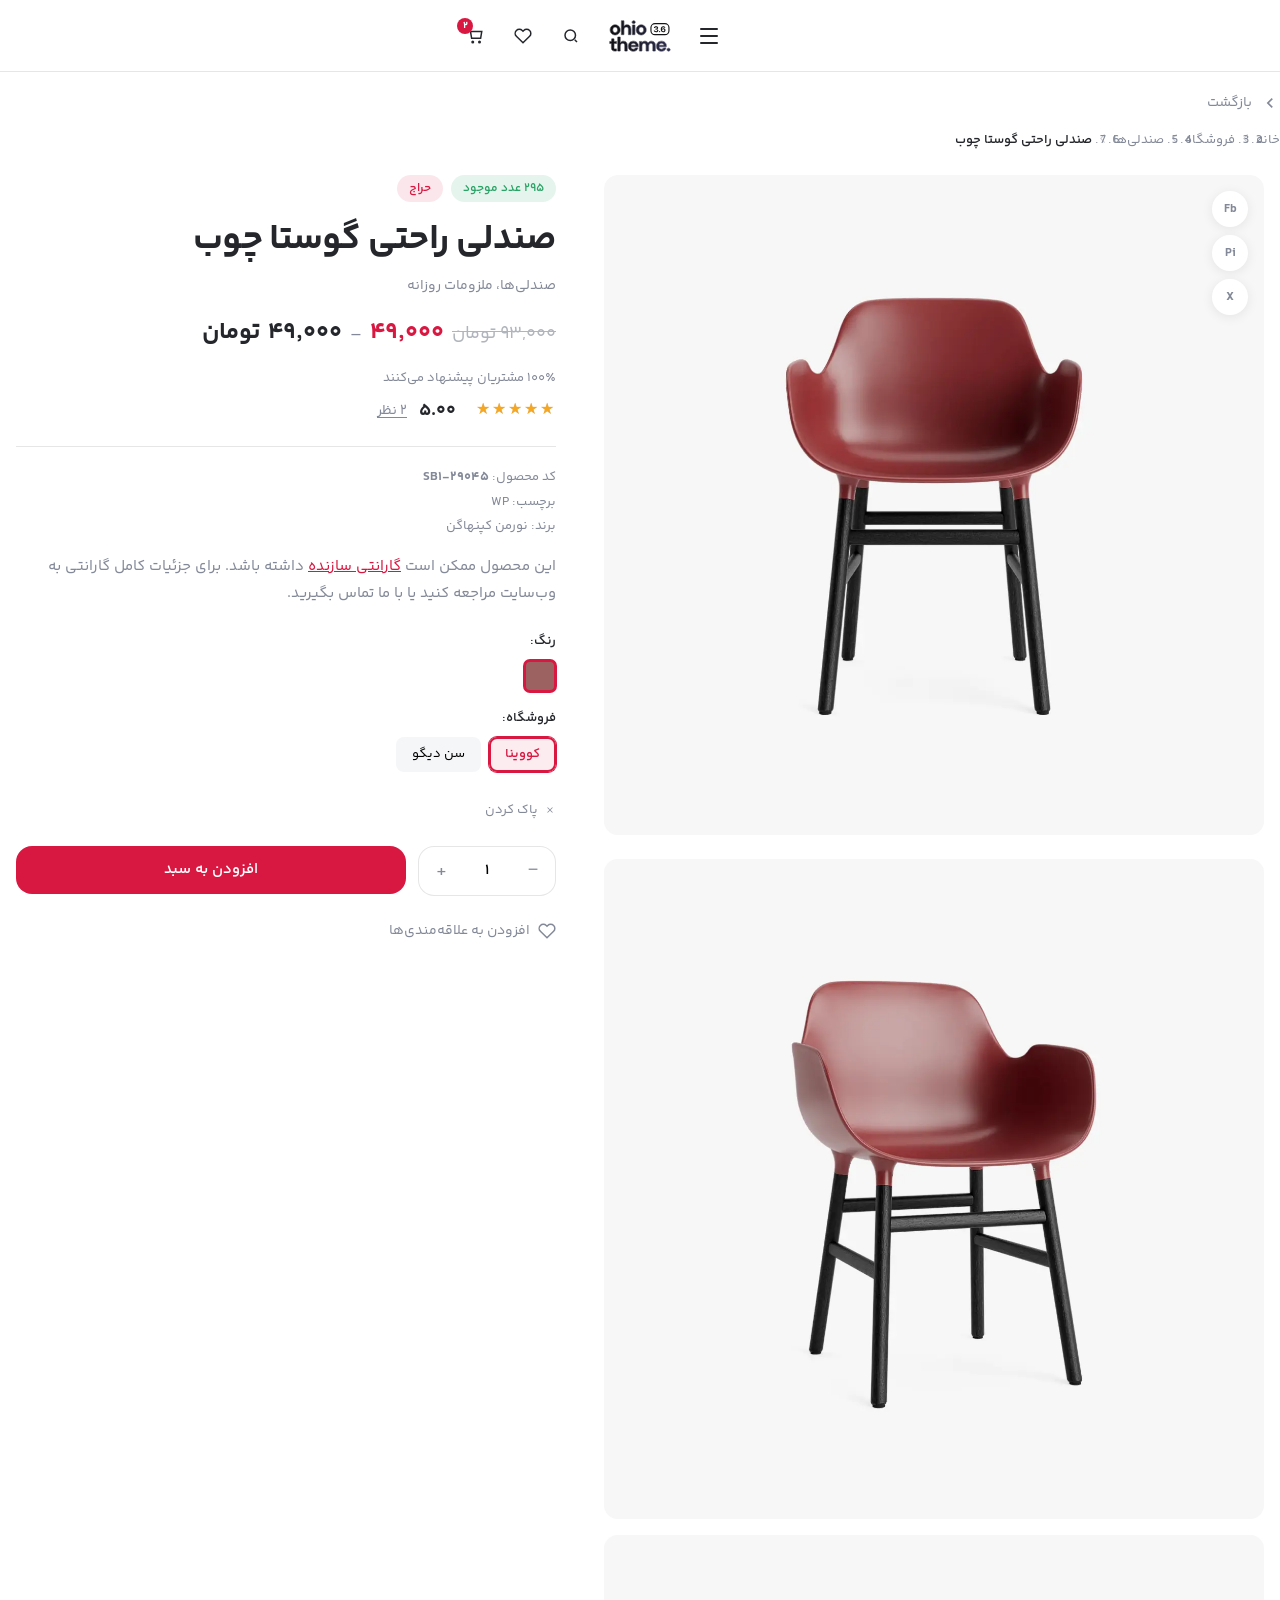
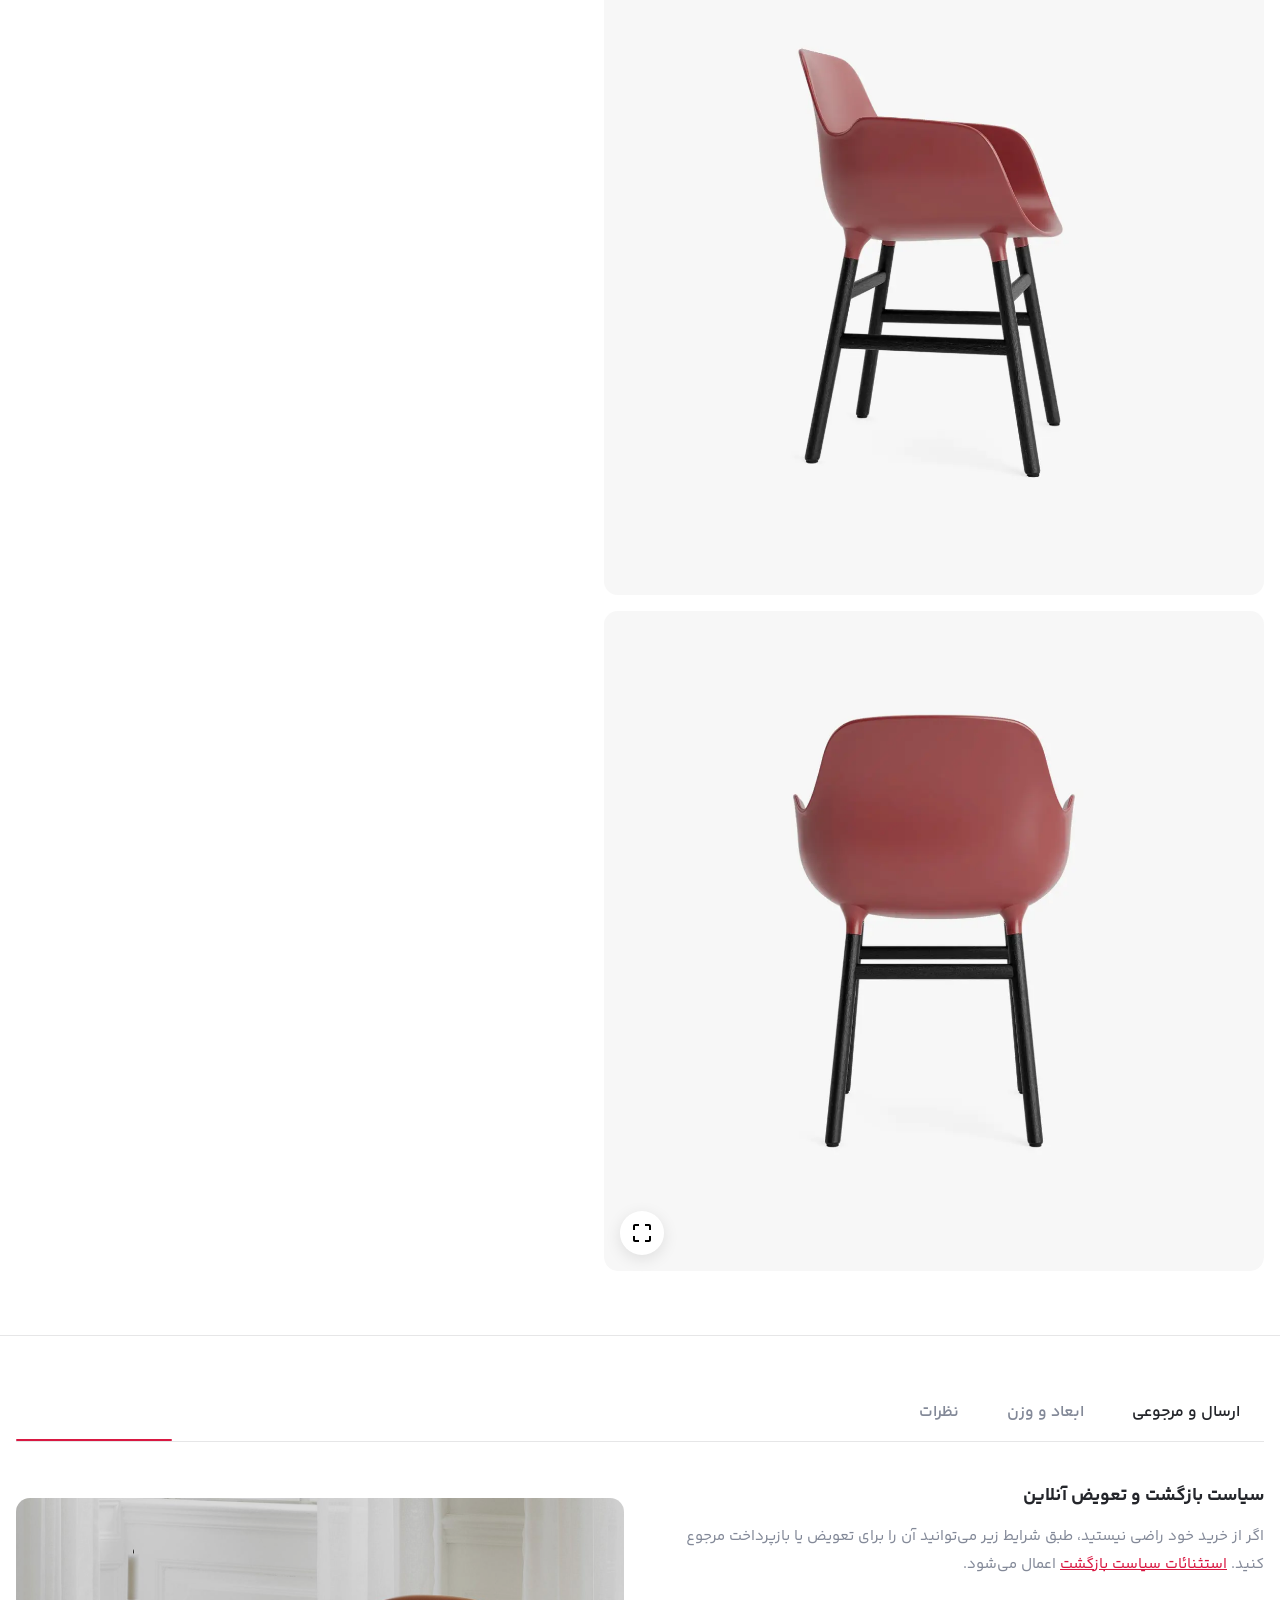
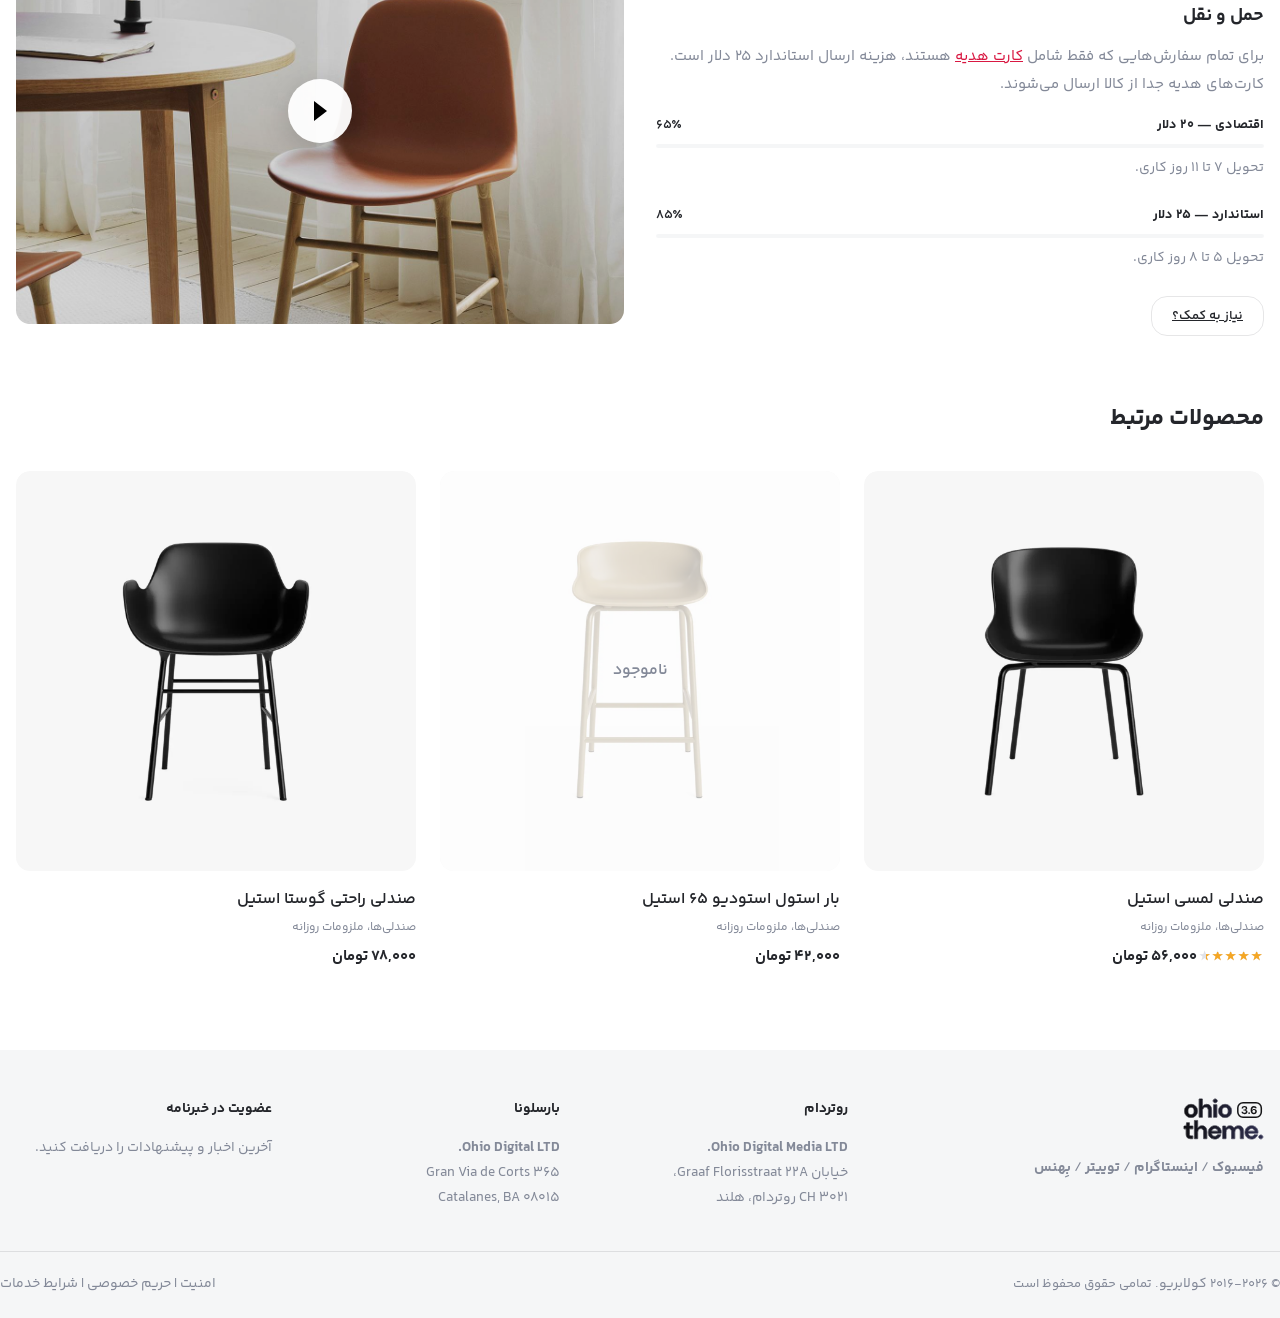
==== commit 33ef5fb5: "fix(product): mobile gallery swipe slider and 2-column related products - Horizontal scroll-snap gal" ====
--- a/public/product/index.html
+++ b/public/product/index.html
@@ -76,11 +76,16 @@
 <div class="product-grid">
 
 <article class="product-gallery">
+<div class="gallery-slider" data-gallery-slider>
+<div class="gallery-slider-viewport" id="gallery-viewport">
 <div class="gallery-stack" id="gallery">
 <div class="gallery-item" data-index="0"><img src="images/oh_product1.01.webp" alt="صندلی راحتی گوستا چوب" id="main-image"></div>
 <div class="gallery-item" data-index="1"><img src="images/oh_product1.02.webp" alt="صندلی راحتی گوستا چوب"></div>
 <div class="gallery-item" data-index="2"><img src="images/oh_product1.03.webp" alt="صندلی راحتی گوستا چوب"></div>
 <div class="gallery-item" data-index="3"><img src="images/oh_product1.04.webp" alt="صندلی راحتی گوستا چوب"></div>
+</div>
+</div>
+<div class="gallery-dots" role="tablist" aria-label="اسلایدهای محصول"></div>
 </div>
 <div class="share-bar">
 <a href="#" aria-label="فیسبوک">Fb</a>
--- a/public/product/css/product.css
+++ b/public/product/css/product.css
@@ -235,10 +235,33 @@
 
 /* Gallery */
 .product-gallery { position: relative; }
+.gallery-slider { position: relative; }
+.gallery-slider-viewport {
+  overflow: hidden;
+  border-radius: var(--p-radius);
+}
 .gallery-stack {
   display: flex;
   flex-direction: column;
   gap: 1rem;
+}
+.gallery-dots {
+  display: none;
+  justify-content: center;
+  gap: 0.5rem;
+  margin-top: 1rem;
+}
+.gallery-dot {
+  width: 8px;
+  height: 8px;
+  border-radius: 50%;
+  background: var(--p-border);
+  padding: 0;
+  transition: background var(--p-transition), transform var(--p-transition);
+}
+.gallery-dot.is-active {
+  background: var(--p-primary);
+  transform: scale(1.15);
 }
 .gallery-item {
   position: relative;
@@ -969,12 +992,48 @@
   .product-grid { grid-template-columns: 1fr; gap: 2rem; }
   .product-details { position: static; }
   .shipping-grid { grid-template-columns: 1fr; }
-  .related-grid { grid-template-columns: repeat(2, 1fr); }
+  .related-grid { grid-template-columns: repeat(2, 1fr); gap: 1rem; }
   .product-footer-grid { grid-template-columns: 1fr 1fr; }
   .sticky-product-bar { display: none; }
+
+  /* گالری افقی با اسکرول/سوایپ در موبایل و تبلت */
+  .gallery-slider-viewport {
+    overflow-x: auto;
+    overflow-y: hidden;
+    scroll-snap-type: x mandatory;
+    -webkit-overflow-scrolling: touch;
+    scrollbar-width: none;
+    border-radius: var(--p-radius);
+  }
+  .gallery-slider-viewport::-webkit-scrollbar { display: none; }
+  .gallery-stack {
+    flex-direction: row;
+    gap: 0;
+  }
+  .gallery-item {
+    flex: 0 0 100%;
+    min-width: 100%;
+    scroll-snap-align: center;
+    border-radius: 0;
+  }
+  .gallery-item:first-child { margin-bottom: 0; }
+  .gallery-item img {
+    width: 100%;
+    aspect-ratio: 1;
+    object-fit: cover;
+  }
+  .gallery-dots { display: flex; }
+  .lightbox-btn { bottom: 3.5rem; }
 }
 @media (max-width: 640px) {
-  .related-grid { grid-template-columns: 1fr; }
+  .related-grid {
+    grid-template-columns: repeat(2, 1fr);
+    gap: 0.75rem;
+  }
+  .related-products h3 { font-size: 1.25rem; margin-bottom: 1.25rem; }
+  .product-card h4 { font-size: 0.875rem; }
+  .product-card .card-cats { font-size: 0.6875rem; }
+  .product-card .card-price { font-size: 0.8125rem; }
   .product-footer-grid { grid-template-columns: 1fr; }
   .cart-row { flex-direction: column; }
   .btn.-primary { width: 100%; }
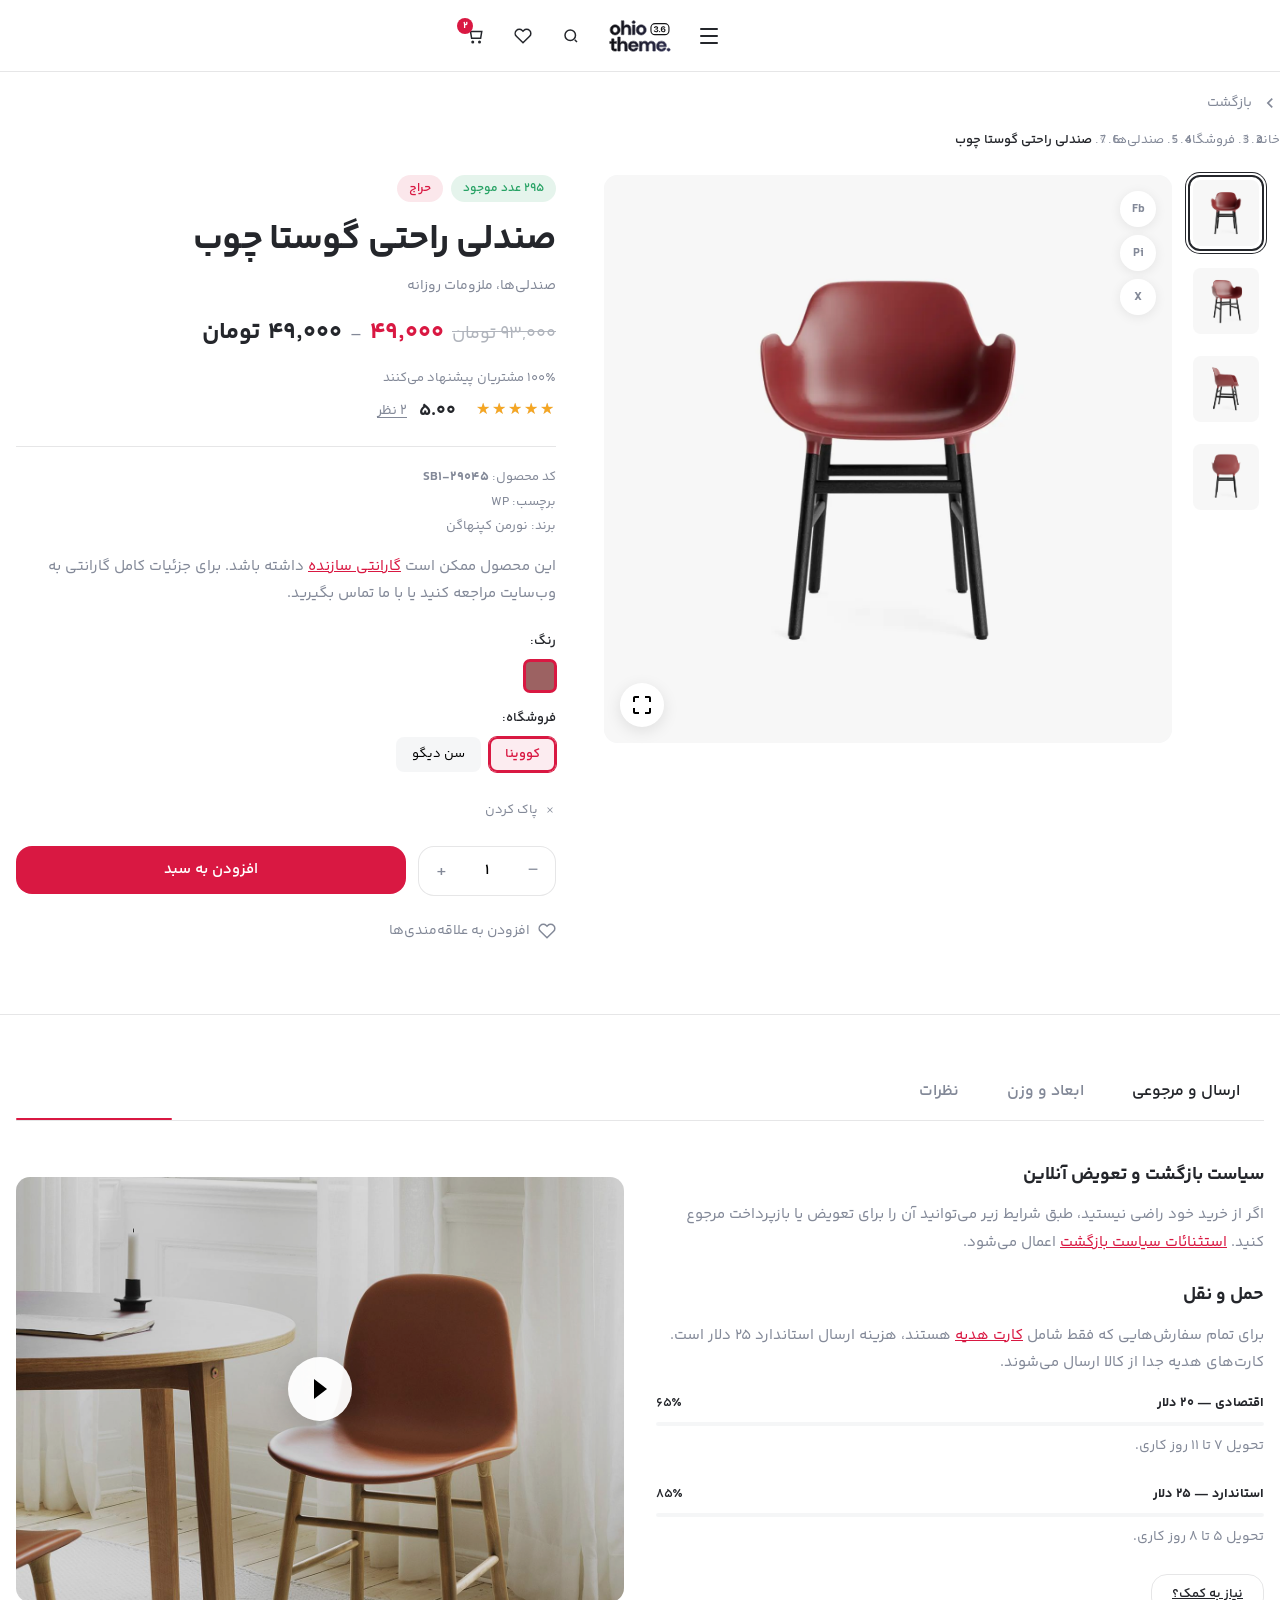
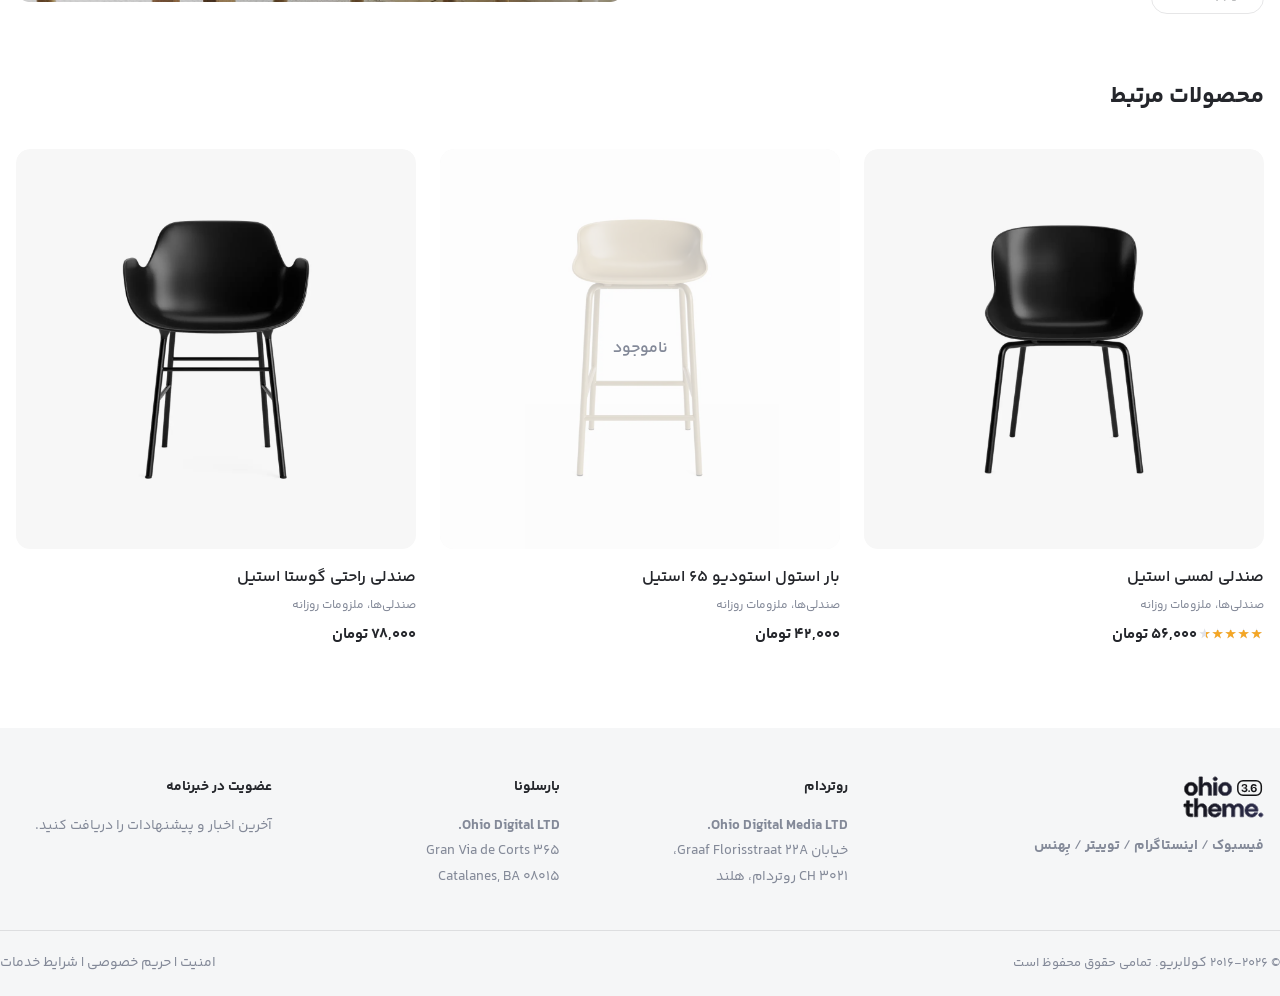
==== commit fd169cab: "feat(product): add thumbnail strip for gallery on desktop and mobile - Vertical thumbnail column bes" ====
--- a/public/product/index.html
+++ b/public/product/index.html
@@ -76,16 +76,23 @@
 <div class="product-grid">
 
 <article class="product-gallery">
+<div class="gallery-layout">
+<nav class="gallery-thumbs" id="gallery-thumbs" aria-label="تصاویر محصول">
+<button type="button" class="gallery-thumb is-active" data-index="0" aria-label="تصویر ۱"><img src="images/oh_product1.01.webp" alt=""></button>
+<button type="button" class="gallery-thumb" data-index="1" aria-label="تصویر ۲"><img src="images/oh_product1.02.webp" alt=""></button>
+<button type="button" class="gallery-thumb" data-index="2" aria-label="تصویر ۳"><img src="images/oh_product1.03.webp" alt=""></button>
+<button type="button" class="gallery-thumb" data-index="3" aria-label="تصویر ۴"><img src="images/oh_product1.04.webp" alt=""></button>
+</nav>
+<div class="gallery-main">
 <div class="gallery-slider" data-gallery-slider>
 <div class="gallery-slider-viewport" id="gallery-viewport">
 <div class="gallery-stack" id="gallery">
-<div class="gallery-item" data-index="0"><img src="images/oh_product1.01.webp" alt="صندلی راحتی گوستا چوب" id="main-image"></div>
+<div class="gallery-item is-active" data-index="0"><img src="images/oh_product1.01.webp" alt="صندلی راحتی گوستا چوب" id="main-image"></div>
 <div class="gallery-item" data-index="1"><img src="images/oh_product1.02.webp" alt="صندلی راحتی گوستا چوب"></div>
 <div class="gallery-item" data-index="2"><img src="images/oh_product1.03.webp" alt="صندلی راحتی گوستا چوب"></div>
 <div class="gallery-item" data-index="3"><img src="images/oh_product1.04.webp" alt="صندلی راحتی گوستا چوب"></div>
 </div>
 </div>
-<div class="gallery-dots" role="tablist" aria-label="اسلایدهای محصول"></div>
 </div>
 <div class="share-bar">
 <a href="#" aria-label="فیسبوک">Fb</a>
@@ -95,6 +102,8 @@
 <button type="button" class="lightbox-btn" data-lightbox-open aria-label="گالری تمام‌صفحه">
 <svg width="18" height="18" viewBox="0 0 18 18" fill="currentColor"><path d="M0 2V6H2V2H6V0H2C.9 0 0 .9 0 2zm2 10H0v4c0 1.1.9 2 2 2h4v-2H2v-4zm14 4h-4v2h4c1.1 0 2-.9 2-2v-4h-2v4zm0-16h-4v2h4v4h2V2c0-1.1-.9-2-2-2z"/></svg>
 </button>
+</div>
+</div>
 </article>
 
 <article class="product-details">
--- a/public/product/css/product.css
+++ b/public/product/css/product.css
@@ -235,33 +235,56 @@
 
 /* Gallery */
 .product-gallery { position: relative; }
+.gallery-layout {
+  display: flex;
+  gap: 1rem;
+  align-items: flex-start;
+}
+.gallery-thumbs {
+  display: flex;
+  flex-direction: column;
+  gap: 0.75rem;
+  flex-shrink: 0;
+  width: 76px;
+}
+.gallery-thumb {
+  width: 76px;
+  height: 76px;
+  padding: 3px;
+  border: 2px solid transparent;
+  border-radius: 12px;
+  background: var(--p-white);
+  cursor: pointer;
+  transition: border-color var(--p-transition), box-shadow var(--p-transition);
+  overflow: hidden;
+}
+.gallery-thumb img {
+  width: 100%;
+  height: 100%;
+  object-fit: cover;
+  border-radius: 8px;
+  display: block;
+}
+.gallery-thumb:hover { border-color: var(--p-grey-light); }
+.gallery-thumb.is-active {
+  border-color: var(--p-text);
+  box-shadow: 0 0 0 2px var(--p-white), 0 0 0 3px var(--p-text);
+}
+.gallery-main {
+  flex: 1;
+  position: relative;
+  min-width: 0;
+}
 .gallery-slider { position: relative; }
 .gallery-slider-viewport {
   overflow: hidden;
   border-radius: var(--p-radius);
+  background: var(--p-fill);
 }
 .gallery-stack {
   display: flex;
   flex-direction: column;
-  gap: 1rem;
-}
-.gallery-dots {
-  display: none;
-  justify-content: center;
-  gap: 0.5rem;
-  margin-top: 1rem;
-}
-.gallery-dot {
-  width: 8px;
-  height: 8px;
-  border-radius: 50%;
-  background: var(--p-border);
-  padding: 0;
-  transition: background var(--p-transition), transform var(--p-transition);
-}
-.gallery-dot.is-active {
-  background: var(--p-primary);
-  transform: scale(1.15);
+  gap: 0;
 }
 .gallery-item {
   position: relative;
@@ -269,14 +292,17 @@
   overflow: hidden;
   background: var(--p-fill);
   cursor: zoom-in;
-}
+  display: none;
+}
+.gallery-item.is-active { display: block; }
 .gallery-item img {
   width: 100%;
   height: auto;
+  aspect-ratio: 1;
+  object-fit: cover;
   transition: transform 0.5s ease;
 }
-.gallery-item:hover img { transform: scale(1.03); }
-.gallery-item:first-child { margin-bottom: 0.5rem; }
+.gallery-item:hover img { transform: scale(1.02); }
 .share-bar {
   position: absolute;
   top: 1rem;
@@ -996,7 +1022,29 @@
   .product-footer-grid { grid-template-columns: 1fr 1fr; }
   .sticky-product-bar { display: none; }
 
-  /* گالری افقی با اسکرول/سوایپ در موبایل و تبلت */
+  /* موبایل: تصویر اصلی بالا + تامبنیل افقی پایین */
+  .gallery-layout {
+    flex-direction: column;
+    gap: 0.75rem;
+  }
+  .gallery-main { order: 1; width: 100%; }
+  .gallery-thumbs {
+    order: 2;
+    flex-direction: row;
+    width: 100%;
+    gap: 0.5rem;
+    overflow-x: auto;
+    padding-bottom: 0.25rem;
+    scrollbar-width: none;
+    -webkit-overflow-scrolling: touch;
+  }
+  .gallery-thumbs::-webkit-scrollbar { display: none; }
+  .gallery-thumb {
+    width: 64px;
+    height: 64px;
+    flex-shrink: 0;
+  }
+
   .gallery-slider-viewport {
     overflow-x: auto;
     overflow-y: hidden;
@@ -1011,19 +1059,14 @@
     gap: 0;
   }
   .gallery-item {
+    display: block;
     flex: 0 0 100%;
     min-width: 100%;
     scroll-snap-align: center;
     border-radius: 0;
   }
-  .gallery-item:first-child { margin-bottom: 0; }
-  .gallery-item img {
-    width: 100%;
-    aspect-ratio: 1;
-    object-fit: cover;
-  }
-  .gallery-dots { display: flex; }
-  .lightbox-btn { bottom: 3.5rem; }
+  .gallery-item.is-active { display: block; }
+  .lightbox-btn { bottom: 1rem; }
 }
 @media (max-width: 640px) {
   .related-grid {
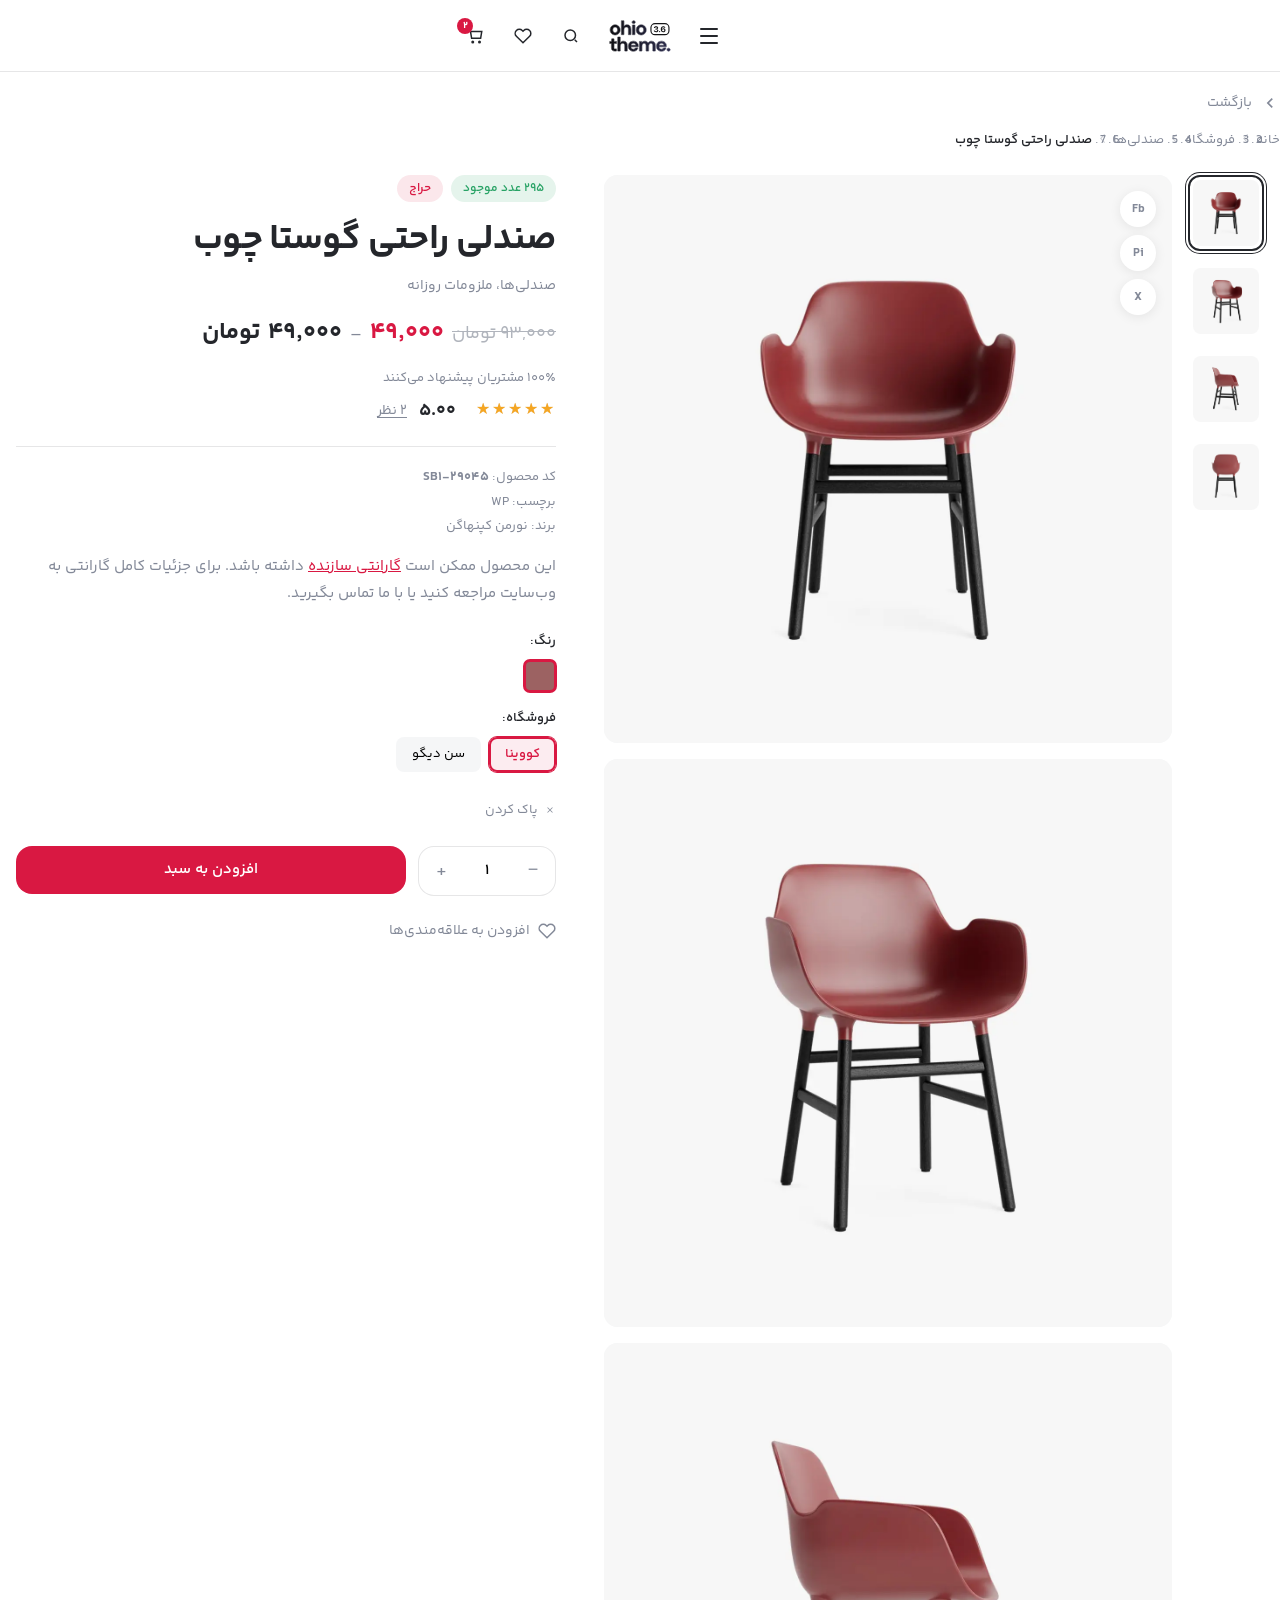
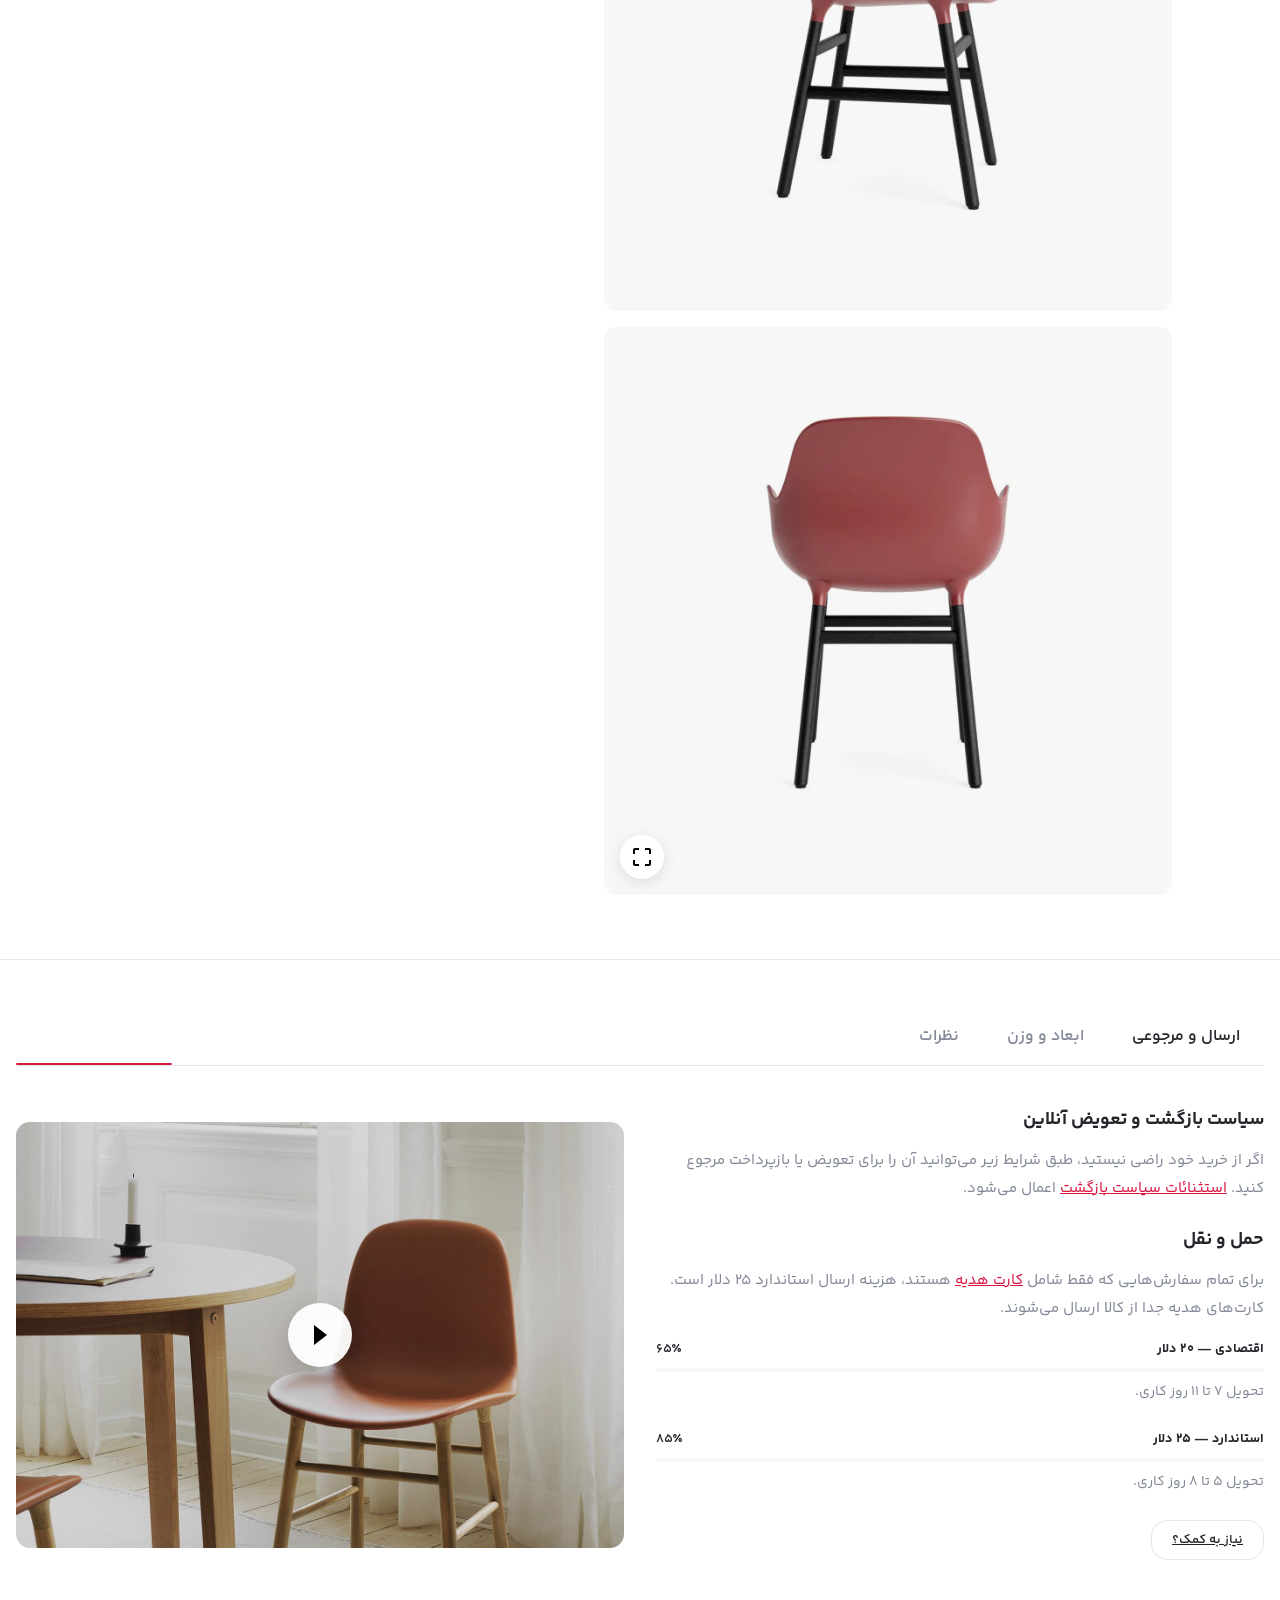
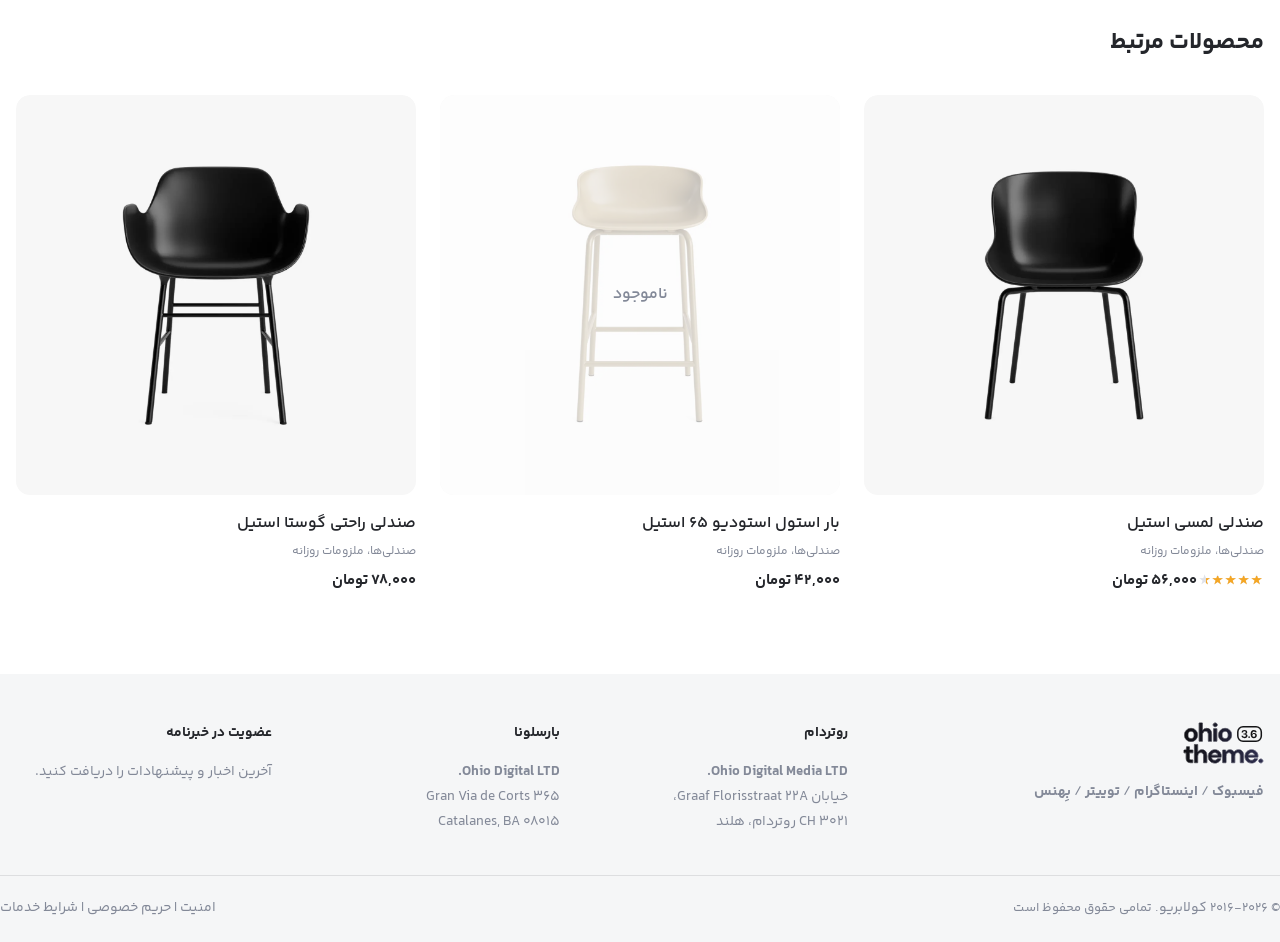
==== commit 17d55070: "fix(product): desktop gallery shows stacked images plus thumbnails On desktop keep all product image" ====
--- a/public/product/index.html
+++ b/public/product/index.html
@@ -87,7 +87,7 @@
 <div class="gallery-slider" data-gallery-slider>
 <div class="gallery-slider-viewport" id="gallery-viewport">
 <div class="gallery-stack" id="gallery">
-<div class="gallery-item is-active" data-index="0"><img src="images/oh_product1.01.webp" alt="صندلی راحتی گوستا چوب" id="main-image"></div>
+<div class="gallery-item" data-index="0"><img src="images/oh_product1.01.webp" alt="صندلی راحتی گوستا چوب" id="main-image"></div>
 <div class="gallery-item" data-index="1"><img src="images/oh_product1.02.webp" alt="صندلی راحتی گوستا چوب"></div>
 <div class="gallery-item" data-index="2"><img src="images/oh_product1.03.webp" alt="صندلی راحتی گوستا چوب"></div>
 <div class="gallery-item" data-index="3"><img src="images/oh_product1.04.webp" alt="صندلی راحتی گوستا چوب"></div>
--- a/public/product/css/product.css
+++ b/public/product/css/product.css
@@ -292,17 +292,28 @@
   overflow: hidden;
   background: var(--p-fill);
   cursor: zoom-in;
-  display: none;
-}
-.gallery-item.is-active { display: block; }
+}
 .gallery-item img {
   width: 100%;
   height: auto;
-  aspect-ratio: 1;
-  object-fit: cover;
   transition: transform 0.5s ease;
 }
 .gallery-item:hover img { transform: scale(1.02); }
+
+/* دسکتاپ: همه تصاویر زیر هم + تامبنیل کناری */
+@media (min-width: 1025px) {
+  .gallery-slider-viewport {
+    overflow: visible;
+    background: transparent;
+  }
+  .gallery-stack {
+    gap: 1rem;
+  }
+  .gallery-item img {
+    aspect-ratio: auto;
+    object-fit: contain;
+  }
+}
 .share-bar {
   position: absolute;
   top: 1rem;
@@ -1065,7 +1076,10 @@
     scroll-snap-align: center;
     border-radius: 0;
   }
-  .gallery-item.is-active { display: block; }
+  .gallery-item img {
+    aspect-ratio: 1;
+    object-fit: cover;
+  }
   .lightbox-btn { bottom: 1rem; }
 }
 @media (max-width: 640px) {
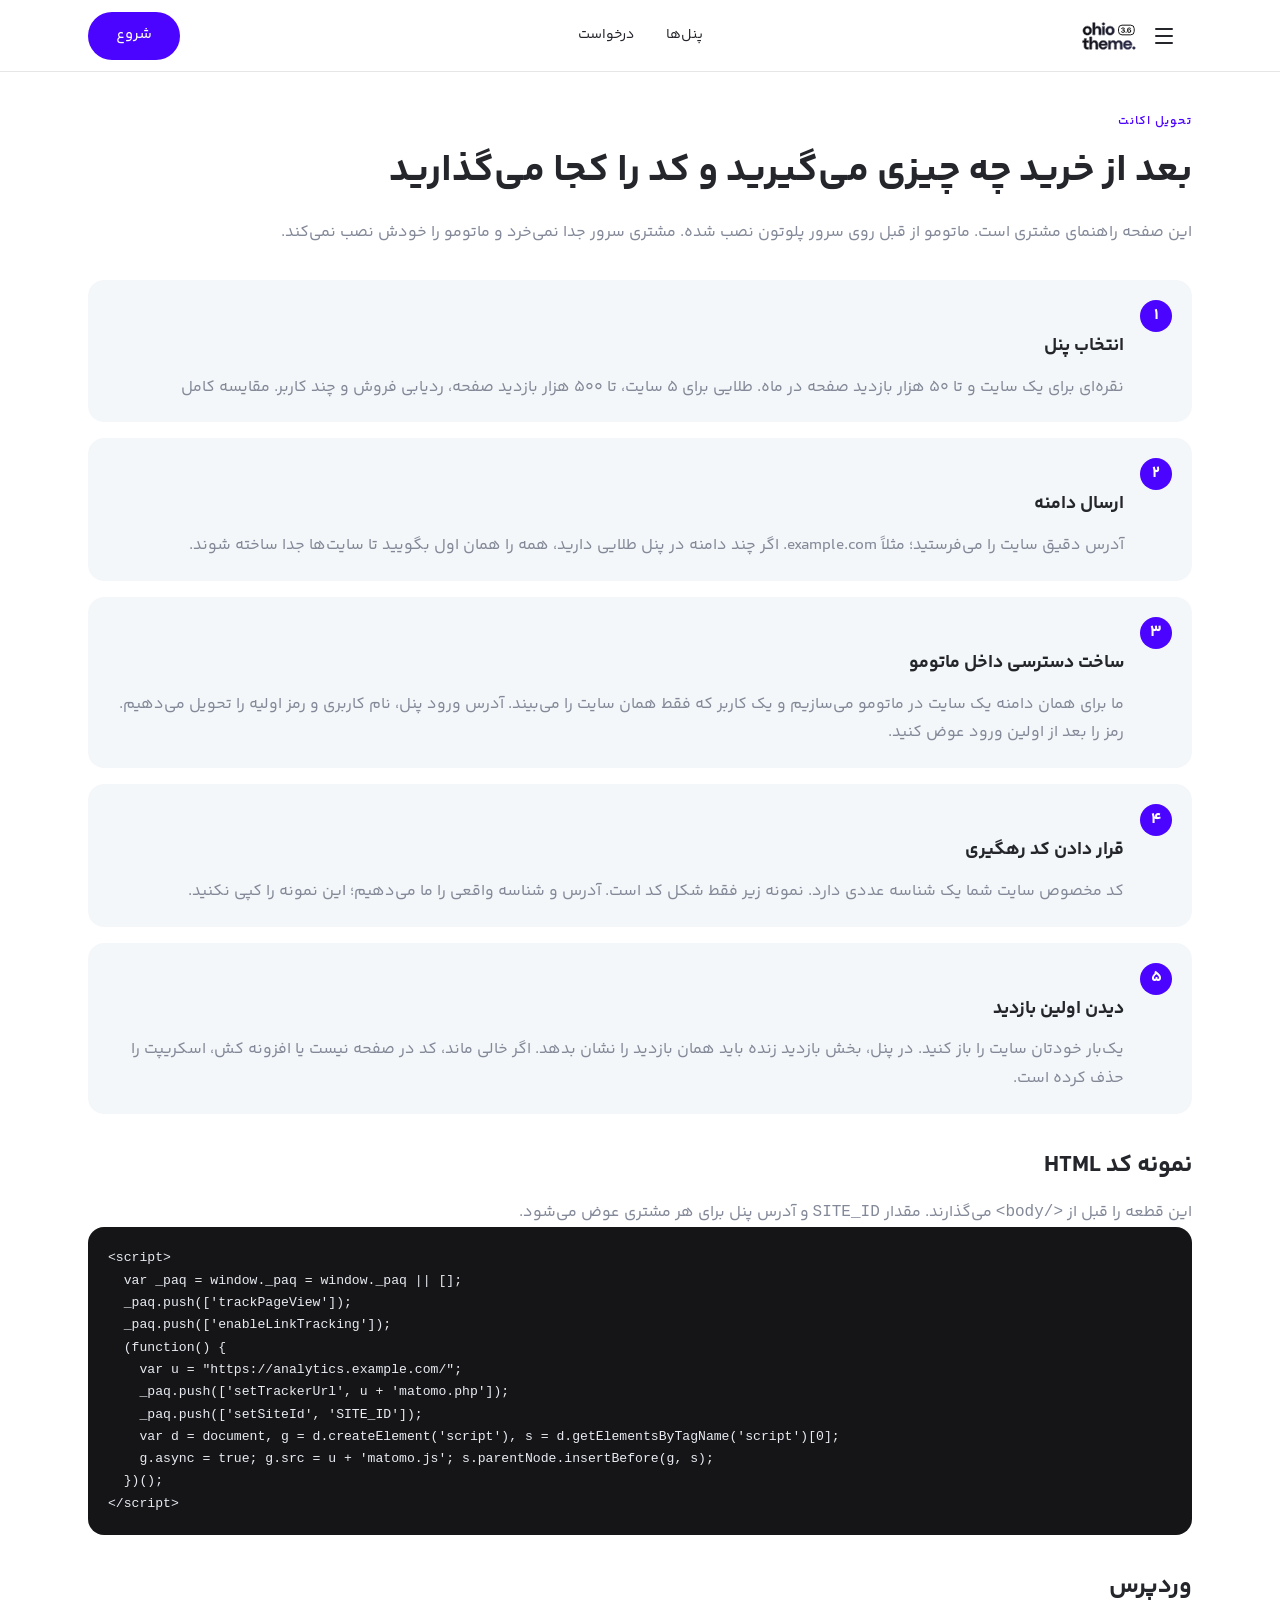
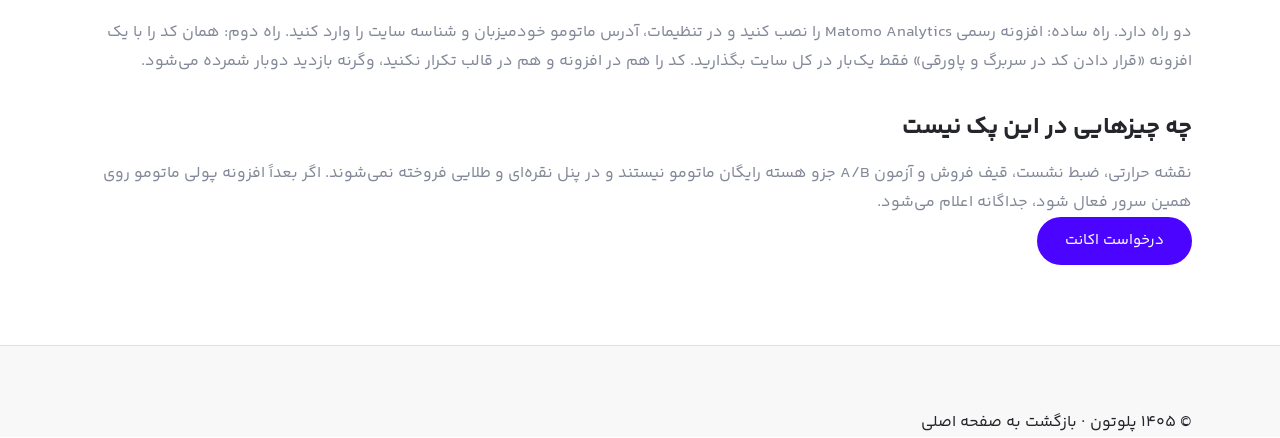
==== commit 0e169c1d: "feat: turn the landing page into a Matomo analytics offer Replace the store-builder copy with silver" ====
--- a/public/product/index.html
+++ b/public/product/index.html
@@ -3,364 +3,82 @@
 <head>
 <meta charset="UTF-8">
 <meta name="viewport" content="width=device-width, initial-scale=1.0">
-<title>صندلی راحتی گوستا چوب – Ohio Theme</title>
-<meta name="description" content="صندلی راحتی گوستا چوب از برند نورمن کپنهاگن. محصول متغیر با انتخاب رنگ و فروشگاه، ارسال سریع و گارانتی سازنده.">
+<title>راهنمای نصب کد آمار بازدید — پلوتون</title>
+<meta name="description" content="بعد از خرید پنل نقره‌ای یا طلایی چه چیزی تحویل می‌گیرید و کد رهگیری ماتومو را در وردپرس یا HTML کجا بگذارید.">
+<link rel="canonical" href="https://pluton.ir/product/">
 <link rel="icon" href="../assets/images/BN3XNo6N-cropped-favicon-32x32.png" sizes="32x32">
-<link rel="preload" href="../../assets/fonts/YekanBakhFaNum-Regular.woff" as="font" type="font/woff" crossorigin>
-<link rel="stylesheet" href="css/product.css">
+<link rel="stylesheet" href="../css/main.css">
 </head>
-<body class="product-page">
-
-<header class="product-header" id="header">
-<div class="page-container product-header-wrap">
-<div class="product-header-actions">
-<button class="hamburger-btn" type="button" data-menu-open aria-label="منو">
-<span></span><span></span><span></span>
-</button>
+<body>
+<header class="header header-3" id="masthead">
+<div class="page-container header-wrap">
+<div class="left-part">
+<button class="hamburger-button" data-menu-open aria-label="منو" type="button"><div class="hamburger icon-button"><span class="icon-bar"></span><span class="icon-bar"></span><span class="icon-bar"></span></div></button>
 </div>
-<div class="logo">
-<a href="../index.html"><img src="../assets/images/TuLQy7xn-logo3.6.svg" alt="Ohio" width="140" height="32"></a>
-</div>
-<div class="product-header-tools">
-<button class="icon-btn" type="button" aria-label="جستجو"><svg viewBox="0 0 24 24" fill="none" stroke="currentColor" stroke-width="2"><circle cx="11" cy="11" r="7"/><path d="M20 20l-3-3"/></svg></button>
-<button class="icon-btn" type="button" aria-label="علاقه‌مندی"><svg viewBox="0 0 24 24" fill="none" stroke="currentColor" stroke-width="2"><path d="M20.8 4.6a5.5 5.5 0 0 0-7.8 0L12 5.6l-1-1a5.5 5.5 0 0 0-7.8 7.8l1 1L12 21l7.8-7.6 1-1a5.5 5.5 0 0 0 0-7.8z"/></svg></button>
-<a href="#" class="icon-btn cart-badge" aria-label="سبد خرید"><svg viewBox="0 0 24 24" fill="none" stroke="currentColor" stroke-width="2"><path d="M6 6h15l-1.5 9h-12z"/><circle cx="9" cy="20" r="1"/><circle cx="18" cy="20" r="1"/><path d="M6 6L5 3H2"/></svg></a>
-</div>
+<div class="branding"><a class="branding-title" href="../index.html"><div class="logo">
+<img src="../assets/images/TuLQy7xn-logo3.6.svg" class="light-scheme-logo" alt="پلوتون" width="140" height="32">
+<img src="../assets/images/V8tKuZAP-logo3.6__inverse.svg" class="dark-scheme-logo" alt="پلوتون" width="140" height="32">
+</div></a></div>
+<nav class="nav"><div class="nav-container"><ul class="menu">
+<li><a href="../index.html#pricing" class="menu-link"><span>پنل‌ها</span></a></li>
+<li><a href="../index.html#contact" class="menu-link"><span>درخواست</span></a></li>
+</ul></div></nav>
+<div class="right-part right"><a href="../index.html#contact" class="button -contact">شروع</a></div>
 </div>
 </header>
 
-<div class="mobile-menu" id="mobile-menu">
-<div class="mobile-menu-bg" data-menu-close></div>
-<div class="mobile-menu-panel">
-<div class="mobile-menu-close"><button class="icon-btn" type="button" data-menu-close aria-label="بستن"><svg width="14" height="14" viewBox="0 0 14 14" fill="currentColor"><path d="M14 1.41 12.59 0 7 5.59 1.41 0 0 1.41 5.59 7 0 12.59 1.41 14 7 8.41 12.59 14 14 12.59 8.41 7 14 1.41Z"/></svg></button></div>
-<nav class="mobile-menu-nav">
+<div class="menu-overlay" id="menu-overlay">
+<div class="overlay-bg" data-menu-close></div>
+<div class="menu-panel">
+<div class="close-bar"><button class="icon-button" data-menu-close aria-label="بستن" type="button"><svg width="14" height="14" viewBox="0 0 14 14" fill="currentColor"><path d="M14 1.41 12.59 0 7 5.59 1.41 0 0 1.41 5.59 7 0 12.59 1.41 14 7 8.41 12.59 14 14 12.59 8.41 7 14 1.41Z"/></svg></button></div>
+<nav class="menu-nav">
 <a href="../index.html">خانه</a>
-<a href="#">فروشگاه</a>
-<a href="#">صندلی‌ها</a>
-<a href="#">تماس</a>
+<a href="../index.html#pricing">پنل‌ها</a>
+<a href="../index.html#contact">درخواست اکانت</a>
 </nav>
 </div>
 </div>
 
-<main id="main">
-<div class="page-container product-topbar">
-<a href="#" class="back-link">
-<svg width="20" height="20" viewBox="0 0 24 24" fill="currentColor"><path d="M15.41 7.41 14 6l-6 6 6 6 1.41-1.41L10.83 12z"/></svg>
-بازگشت
-</a>
-<nav class="breadcrumbs" aria-label="مسیر">
-<ol>
-<li><a href="../index.html">خانه</a></li>
-<li><svg class="breadcrumb-sep" viewBox="0 0 9 16" fill="currentColor"><path d="M0 14.57 1.37 16 9 8 1.37 0 0 1.43 6.27 8 0 14.57z"/></svg></li>
-<li><a href="#">فروشگاه</a></li>
-<li><svg class="breadcrumb-sep" viewBox="0 0 9 16" fill="currentColor"><path d="M0 14.57 1.37 16 9 8 1.37 0 0 1.43 6.27 8 0 14.57z"/></svg></li>
-<li><a href="#">صندلی‌ها</a></li>
-<li><svg class="breadcrumb-sep" viewBox="0 0 9 16" fill="currentColor"><path d="M0 14.57 1.37 16 9 8 1.37 0 0 1.43 6.27 8 0 14.57z"/></svg></li>
-<li><span class="active">صندلی راحتی گوستا چوب</span></li>
-</ol>
-</nav>
+<main class="guide-page">
+<div class="page-container">
+<p class="eyebrow">تحویل اکانت</p>
+<h1>بعد از خرید چه چیزی می‌گیرید و کد را کجا می‌گذارید</h1>
+<p class="guide-note">این صفحه راهنمای مشتری است. ماتومو از قبل روی سرور پلوتون نصب شده. مشتری سرور جدا نمی‌خرد و ماتومو را خودش نصب نمی‌کند.</p>
+
+<div class="guide-steps">
+<article class="guide-step"><strong>۱</strong><div><h2>انتخاب پنل</h2><p>نقره‌ای برای یک سایت و تا ۵۰ هزار بازدید صفحه در ماه. طلایی برای ۵ سایت، تا ۵۰۰ هزار بازدید صفحه، ردیابی فروش و چند کاربر. <a href="../index.html#pricing">مقایسه کامل</a></p></div></article>
+<article class="guide-step"><strong>۲</strong><div><h2>ارسال دامنه</h2><p>آدرس دقیق سایت را می‌فرستید؛ مثلاً example.com. اگر چند دامنه در پنل طلایی دارید، همه را همان اول بگویید تا سایت‌ها جدا ساخته شوند.</p></div></article>
+<article class="guide-step"><strong>۳</strong><div><h2>ساخت دسترسی داخل ماتومو</h2><p>ما برای همان دامنه یک سایت در ماتومو می‌سازیم و یک کاربر که فقط همان سایت را می‌بیند. آدرس ورود پنل، نام کاربری و رمز اولیه را تحویل می‌دهیم. رمز را بعد از اولین ورود عوض کنید.</p></div></article>
+<article class="guide-step"><strong>۴</strong><div><h2>قرار دادن کد رهگیری</h2><p>کد مخصوص سایت شما یک شناسه عددی دارد. نمونه زیر فقط شکل کد است. آدرس و شناسه واقعی را ما می‌دهیم؛ این نمونه را کپی نکنید.</p></div></article>
+<article class="guide-step"><strong>۵</strong><div><h2>دیدن اولین بازدید</h2><p>یک‌بار خودتان سایت را باز کنید. در پنل، بخش بازدید زنده باید همان بازدید را نشان بدهد. اگر خالی ماند، کد در صفحه نیست یا افزونه کش، اسکریپت را حذف کرده است.</p></div></article>
 </div>
 
-<div class="sticky-product-bar" id="sticky-bar">
-<img src="images/oh_product1.01.webp" alt="" width="48" height="48">
-<div class="sticky-product-info">
-<h6>صندلی راحتی گوستا چوب</h6>
-<div class="cats"><a href="#">صندلی‌ها</a>، <a href="#">ملزومات روزانه</a></div>
+<h2>نمونه کد HTML</h2>
+<p class="guide-note">این قطعه را قبل از <code>&lt;/body&gt;</code> می‌گذارند. مقدار <code>SITE_ID</code> و آدرس پنل برای هر مشتری عوض می‌شود.</p>
+<pre class="guide-code"><code>&lt;script&gt;
+  var _paq = window._paq = window._paq || [];
+  _paq.push(['trackPageView']);
+  _paq.push(['enableLinkTracking']);
+  (function() {
+    var u = "https://analytics.example.com/";
+    _paq.push(['setTrackerUrl', u + 'matomo.php']);
+    _paq.push(['setSiteId', 'SITE_ID']);
+    var d = document, g = d.createElement('script'), s = d.getElementsByTagName('script')[0];
+    g.async = true; g.src = u + 'matomo.js'; s.parentNode.insertBefore(g, s);
+  })();
+&lt;/script&gt;</code></pre>
+
+<h2>وردپرس</h2>
+<p class="guide-note">دو راه دارد. راه ساده: افزونه رسمی Matomo Analytics را نصب کنید و در تنظیمات، آدرس ماتومو خودمیزبان و شناسه سایت را وارد کنید. راه دوم: همان کد را با یک افزونه «قرار دادن کد در سربرگ و پاورقی» فقط یک‌بار در کل سایت بگذارید. کد را هم در افزونه و هم در قالب تکرار نکنید، وگرنه بازدید دوبار شمرده می‌شود.</p>
+
+<h2>چه چیزهایی در این پک نیست</h2>
+<p class="guide-note">نقشه حرارتی، ضبط نشست، قیف فروش و آزمون A/B جزو هسته رایگان ماتومو نیستند و در پنل نقره‌ای و طلایی فروخته نمی‌شوند. اگر بعداً افزونه پولی ماتومو روی همین سرور فعال شود، جداگانه اعلام می‌شود.</p>
+
+<p><a href="../index.html#contact" class="button -default">درخواست اکانت</a></p>
 </div>
-<div class="sticky-product-price" id="sticky-price">۴۹,۰۰۰ تومان</div>
-<button type="button" class="btn -primary -small" data-add-cart>افزودن به سبد</button>
-</div>
-
-<section class="product-main">
-<div class="page-container">
-<div class="product-grid">
-
-<article class="product-gallery">
-<div class="gallery-layout">
-<nav class="gallery-thumbs" id="gallery-thumbs" aria-label="تصاویر محصول">
-<button type="button" class="gallery-thumb is-active" data-index="0" aria-label="تصویر ۱"><img src="images/oh_product1.01.webp" alt=""></button>
-<button type="button" class="gallery-thumb" data-index="1" aria-label="تصویر ۲"><img src="images/oh_product1.02.webp" alt=""></button>
-<button type="button" class="gallery-thumb" data-index="2" aria-label="تصویر ۳"><img src="images/oh_product1.03.webp" alt=""></button>
-<button type="button" class="gallery-thumb" data-index="3" aria-label="تصویر ۴"><img src="images/oh_product1.04.webp" alt=""></button>
-</nav>
-<div class="gallery-main">
-<div class="gallery-slider" data-gallery-slider>
-<div class="gallery-slider-viewport" id="gallery-viewport">
-<div class="gallery-stack" id="gallery">
-<div class="gallery-item" data-index="0"><img src="images/oh_product1.01.webp" alt="صندلی راحتی گوستا چوب" id="main-image"></div>
-<div class="gallery-item" data-index="1"><img src="images/oh_product1.02.webp" alt="صندلی راحتی گوستا چوب"></div>
-<div class="gallery-item" data-index="2"><img src="images/oh_product1.03.webp" alt="صندلی راحتی گوستا چوب"></div>
-<div class="gallery-item" data-index="3"><img src="images/oh_product1.04.webp" alt="صندلی راحتی گوستا چوب"></div>
-</div>
-</div>
-</div>
-<div class="share-bar">
-<a href="#" aria-label="فیسبوک">Fb</a>
-<a href="#" aria-label="پینترست">Pi</a>
-<a href="#" aria-label="ایکس">X</a>
-</div>
-<button type="button" class="lightbox-btn" data-lightbox-open aria-label="گالری تمام‌صفحه">
-<svg width="18" height="18" viewBox="0 0 18 18" fill="currentColor"><path d="M0 2V6H2V2H6V0H2C.9 0 0 .9 0 2zm2 10H0v4c0 1.1.9 2 2 2h4v-2H2v-4zm14 4h-4v2h4c1.1 0 2-.9 2-2v-4h-2v4zm0-16h-4v2h4v4h2V2c0-1.1-.9-2-2-2z"/></svg>
-</button>
-</div>
-</div>
-</article>
-
-<article class="product-details">
-<div class="product-tags">
-<span class="tag -stock" id="stock-tag">۲۹۵ عدد موجود</span>
-<span class="tag -sale">حراج</span>
-</div>
-<h1 class="product-title">صندلی راحتی گوستا چوب</h1>
-<p class="product-cats"><a href="#">صندلی‌ها</a>، <a href="#">ملزومات روزانه</a></p>
-<p class="product-price" id="product-price">
-<del>۹۳,۰۰۰ تومان</del>
-<ins id="price-current">۴۹,۰۰۰</ins>
-<span class="range-sep">–</span>
-<span id="price-max">۵۹,۰۰۰</span>
-<span>تومان</span>
-</p>
-<div class="product-rating">
-<p class="caption">۱۰۰٪ مشتریان پیشنهاد می‌کنند</p>
-<div class="rating-row">
-<div class="star-rating" title="امتیاز ۵ از ۵"><span style="width:100%"></span></div>
-<span class="rating-average">۵.۰۰</span>
-<a href="#tab-reviews" class="rating-count"><span>۲</span> نظر</a>
-</div>
-</div>
-<div class="product-meta">
-<span>کد محصول: <strong>۲۹۰۴۵-SB1</strong></span>
-<span>برچسب: <a href="#">WP</a></span>
-<span>برند: <a href="#">نورمن کپنهاگن</a></span>
-</div>
-<div class="product-short-desc">
-<p>این محصول ممکن است <a href="#">گارانتی سازنده</a> داشته باشد. برای جزئیات کامل گارانتی به وب‌سایت مراجعه کنید یا با ما تماس بگیرید.</p>
-</div>
-
-<form class="variations-form" id="variations-form">
-<div class="variations">
-<div class="variation">
-<div class="variation-label">رنگ:</div>
-<div class="swatches" data-variation="color">
-<button type="button" class="swatch -color is-active" data-value="red" data-price="49000" data-image="images/oh_product1.01.webp" aria-label="قرمز" style="background-color:#9c6262"><span class="swatch-inner" style="background-color:#9c6262"></span></button>
-<button type="button" class="swatch -color" data-value="black" data-price="49000" data-image="images/oh_product1.05.webp" aria-label="مشکی"><span class="swatch-inner" style="background-color:#303035"></span></button>
-</div>
-</div>
-<div class="variation">
-<div class="variation-label">فروشگاه:</div>
-<div class="swatches" data-variation="store">
-<button type="button" class="swatch -label is-active" data-value="covina" data-price="49000">کووینا</button>
-<button type="button" class="swatch -label" data-value="san-diego" data-price="59000">سن دیگو</button>
-</div>
-</div>
-<button type="button" class="reset-btn" id="reset-variations">
-<svg width="12" height="12" viewBox="0 0 16 16" fill="currentColor"><path d="M4.646 4.646a.5.5 0 0 1 .708 0L8 7.293l2.646-2.647a.5.5 0 0 1 .708.708L8.707 8l2.647 2.646a.5.5 0 0 1-.708.708L8 8.707l-2.646 2.647a.5.5 0 0 1-.708-.708L7.293 8 4.646 5.354a.5.5 0 0 1 0-.708z"/></svg>
-پاک کردن
-</button>
-</div>
-<div class="cart-row">
-<div class="quantity-input">
-<button type="button" class="qty-btn" data-qty-minus aria-label="کاهش">−</button>
-<input type="number" id="quantity" name="quantity" value="1" min="1" max="295" aria-label="تعداد">
-<button type="button" class="qty-btn" data-qty-plus aria-label="افزایش">+</button>
-</div>
-<button type="button" class="btn -primary" id="add-to-cart" data-add-cart>افزودن به سبد</button>
-</div>
-<button type="button" class="wishlist-btn" id="wishlist-btn">
-<svg viewBox="0 0 24 24" fill="none" stroke="currentColor" stroke-width="2"><path d="M20.8 4.6a5.5 5.5 0 0 0-7.8 0L12 5.6l-1-1a5.5 5.5 0 0 0-7.8 7.8l1 1L12 21l7.8-7.6 1-1a5.5 5.5 0 0 0 0-7.8z"/></svg>
-افزودن به علاقه‌مندی‌ها
-</button>
-</form>
-</article>
-
-</div>
-</div>
-</section>
-
-<section class="product-tabs" id="product-tabs">
-<div class="page-container">
-<div class="tabs" data-tabs>
-<ul class="tabs-nav" role="tablist">
-<span class="tabs-nav-line"></span>
-<li><button type="button" class="tab-btn is-active" data-tab="shipping" role="tab">ارسال و مرجوعی</button></li>
-<li><button type="button" class="tab-btn" data-tab="size" role="tab">ابعاد و وزن</button></li>
-<li><button type="button" class="tab-btn" data-tab="reviews" role="tab" id="tab-reviews">نظرات</button></li>
-</ul>
-
-<div class="tab-panel is-active tab-content" data-panel="shipping" role="tabpanel">
-<div class="shipping-grid">
-<div>
-<h5>سیاست بازگشت و تعویض آنلاین</h5>
-<p>اگر از خرید خود راضی نیستید، طبق شرایط زیر می‌توانید آن را برای تعویض یا بازپرداخت مرجوع کنید. <a href="#">استثنائات سیاست بازگشت</a> اعمال می‌شود.</p>
-<h5>حمل و نقل</h5>
-<p>برای تمام سفارش‌هایی که فقط شامل <a href="#">کارت هدیه</a> هستند، هزینه ارسال استاندارد ۲۵ دلار است. کارت‌های هدیه جدا از کالا ارسال می‌شوند.</p>
-<div class="progress-item" data-progress="65">
-<div class="progress-top"><strong>اقتصادی — ۲۰ دلار</strong><span class="progress-percent">۶۵٪</span></div>
-<div class="progress-track"><div class="progress-fill" style="--progress:65%"></div></div>
-<p style="margin-top:0.5rem;font-size:0.875rem">تحویل ۷ تا ۱۱ روز کاری.</p>
-</div>
-<div class="progress-item" data-progress="85">
-<div class="progress-top"><strong>استاندارد — ۲۵ دلار</strong><span class="progress-percent">۸۵٪</span></div>
-<div class="progress-track"><div class="progress-fill" style="--progress:85%"></div></div>
-<p style="margin-top:0.5rem;font-size:0.875rem">تحویل ۵ تا ۸ روز کاری.</p>
-</div>
-<a href="#" class="btn -outlined -small">نیاز به کمک؟</a>
-</div>
-<div>
-<div class="video-preview" data-video="https://player.vimeo.com/video/356065748">
-<img src="images/video-thumb.jpeg" alt="ویدیوی محصول" loading="lazy">
-<div class="video-play"><button type="button" aria-label="پخش ویدیو"><svg width="13" height="20" viewBox="0 0 13 20" fill="currentColor"><path d="M0 20L13 10L0 0V20Z"/></svg></button></div>
-</div>
-</div>
-</div>
-</div>
-
-<div class="tab-panel tab-content" data-panel="size" role="tabpanel">
-<table class="attr-table" aria-label="جزئیات محصول">
-<tr><th>وزن</th><td>۴.۵ کیلوگرم</td></tr>
-<tr><th>ابعاد</th><td>۵۲ × ۴۸ × ۸۰ سانتی‌متر</td></tr>
-<tr><th>رنگ</th><td>قرمز، مشکی</td></tr>
-<tr><th>فروشگاه</th><td>کووینا، سن دیگو</td></tr>
-</table>
-</div>
-
-<div class="tab-panel tab-content" data-panel="reviews" role="tabpanel">
-<h4 class="reviews-title">۲ نظر برای <span>صندلی راحتی گوستا چوب</span></h4>
-<div class="review-item">
-<div class="review-avatar">ک</div>
-<div class="review-meta">
-<h4>کولابریو</h4>
-<time datetime="2025-02-07">۷ فوریه ۲۰۲۵</time>
-<div class="star-rating"><span style="width:100%"></span></div>
-<p>دوباره هم این محصول را می‌خرم؟</p>
-</div>
-</div>
-<div class="review-item">
-<div class="review-avatar">ک</div>
-<div class="review-meta">
-<h4>کولابریو</h4>
-<time datetime="2025-02-07">۷ فوریه ۲۰۲۵</time>
-<div class="star-rating"><span style="width:100%"></span></div>
-<p>خرید عالی، اما استفاده از آن حتی بهتر بود!</p>
-</div>
-</div>
-<form class="review-form" action="#" method="post">
-<h4>افزودن نظر</h4>
-<p class="form-note">نشانی ایمیل شما منتشر نخواهد شد. فیلدهای الزامی با <strong>*</strong> مشخص شده‌اند.</p>
-<div class="form-group">
-<label for="rating">امتیاز این محصول: *</label>
-<select id="rating" name="rating" required>
-<option value="">انتخاب کنید</option>
-<option value="5">عالی</option>
-<option value="4">خوب</option>
-<option value="3">متوسط</option>
-<option value="2">ضعیف</option>
-<option value="1">خیلی ضعیف</option>
-</select>
-</div>
-<div class="form-group">
-<label for="review">نظر شما *</label>
-<textarea id="review" name="review" required></textarea>
-</div>
-<div class="form-group">
-<label for="reviewer">نام *</label>
-<input type="text" id="reviewer" name="reviewer" required>
-</div>
-<div class="form-group">
-<label for="review-email">ایمیل *</label>
-<input type="email" id="review-email" name="email" required>
-</div>
-<button type="submit" class="btn -primary">ارسال نظر</button>
-</form>
-</div>
-</div>
-</div>
-</section>
-
-<section class="related-products">
-<div class="page-container">
-<h3>محصولات مرتبط</h3>
-<div class="related-grid">
-
-<article class="product-card">
-<div class="product-card-thumb">
-<img src="images/oh_product7.01.webp" alt="صندلی لمسی استیل" loading="lazy">
-<div class="product-card-actions">
-<button type="button" class="quickview" aria-label="مشاهده سریع"><svg width="16" height="16" viewBox="0 0 18 18" fill="currentColor"><path d="M0 2V6H2V2H6V0H2C.9 0 0 .9 0 2zm2 10H0v4c0 1.1.9 2 2 2h4v-2H2v-4zm14 4h-4v2h4c1.1 0 2-.9 2-2v-4h-2v4zm0-16h-4v2h4v4h2V2c0-1.1-.9-2-2-2z"/></svg></button>
-<a href="#" class="btn -primary -small add-cart">افزودن به سبد</a>
-</div>
-</div>
-<h4><a href="#">صندلی لمسی استیل</a></h4>
-<p class="card-cats"><a href="#">صندلی‌ها</a>، <a href="#">ملزومات روزانه</a></p>
-<div class="card-price">
-<div class="star-rating"><span style="width:90%"></span></div>
-<span>۵۶,۰۰۰ تومان</span>
-</div>
-</article>
-
-<article class="product-card -outofstock">
-<div class="product-card-thumb">
-<img src="images/oh_product3.01.webp" alt="بار استول استودیو ۶۵ استیل" loading="lazy">
-<div class="product-card-actions">
-<button type="button" class="quickview" aria-label="مشاهده سریع"><svg width="16" height="16" viewBox="0 0 18 18" fill="currentColor"><path d="M0 2V6H2V2H6V0H2C.9 0 0 .9 0 2zm2 10H0v4c0 1.1.9 2 2 2h4v-2H2v-4zm14 4h-4v2h4c1.1 0 2-.9 2-2v-4h-2v4zm0-16h-4v2h4v4h2V2c0-1.1-.9-2-2-2z"/></svg></button>
-<a href="#" class="btn -outlined -small add-cart">اطلاعات بیشتر</a>
-</div>
-</div>
-<h4><a href="#">بار استول استودیو ۶۵ استیل</a></h4>
-<p class="card-cats"><a href="#">صندلی‌ها</a>، <a href="#">ملزومات روزانه</a></p>
-<div class="card-price"><span>۴۲,۰۰۰ تومان</span></div>
-</article>
-
-<article class="product-card">
-<div class="product-card-thumb">
-<img src="images/oh_product4.01.webp" alt="صندلی راحتی گوستا استیل" loading="lazy">
-<div class="product-card-actions">
-<button type="button" class="quickview" aria-label="مشاهده سریع"><svg width="16" height="16" viewBox="0 0 18 18" fill="currentColor"><path d="M0 2V6H2V2H6V0H2C.9 0 0 .9 0 2zm2 10H0v4c0 1.1.9 2 2 2h4v-2H2v-4zm14 4h-4v2h4c1.1 0 2-.9 2-2v-4h-2v4zm0-16h-4v2h4v4h2V2c0-1.1-.9-2-2-2z"/></svg></button>
-<a href="#" class="btn -outlined -small add-cart">مشاهده محصولات</a>
-</div>
-</div>
-<h4><a href="#">صندلی راحتی گوستا استیل</a></h4>
-<p class="card-cats"><a href="#">صندلی‌ها</a>، <a href="#">ملزومات روزانه</a></p>
-<div class="card-price"><span>۷۸,۰۰۰ تومان</span></div>
-</article>
-
-</div>
-</div>
-</section>
 </main>
 
-<footer class="product-footer">
-<div class="page-container product-footer-grid">
-<div>
-<a href="../index.html"><img src="../assets/images/TuLQy7xn-logo3.6.svg" alt="Ohio" height="32" style="margin-bottom:1rem"></a>
-<p><strong>فیسبوک</strong> / <strong>اینستاگرام</strong> / <strong>توییتر</strong> / <strong>بِهنس</strong></p>
-</div>
-<div>
-<h4>روتردام</h4>
-<p><b>Ohio Digital Media LTD.</b><br>خیابان Graaf Florisstraat 22A،<br>3021 CH روتردام، هلند</p>
-</div>
-<div>
-<h4>بارسلونا</h4>
-<p><b>Ohio Digital LTD.</b><br>365 Gran Via de Corts<br>Catalanes, BA 08015</p>
-</div>
-<div>
-<h4>عضویت در خبرنامه</h4>
-<p>آخرین اخبار و پیشنهادات را دریافت کنید.</p>
-</div>
-</div>
-<div class="page-container product-footer-copyright">
-<span>© ۲۰۱۶-۲۰۲۶ <a href="#">کولابریو</a>. تمامی حقوق محفوظ است</span>
-<span><a href="#">امنیت</a> | <a href="#">حریم خصوصی</a> | <a href="#">شرایط خدمات</a></span>
-</div>
-</footer>
-
-<div class="gallery-lightbox" id="lightbox" aria-hidden="true">
-<button type="button" class="gallery-lightbox-close" data-lightbox-close aria-label="بستن"><svg width="14" height="14" viewBox="0 0 14 14" fill="currentColor"><path d="M14 1.41 12.59 0 7 5.59 1.41 0 0 1.41 5.59 7 0 12.59 1.41 14 7 8.41 12.59 14 14 12.59 8.41 7 14 1.41Z"/></svg></button>
-<button type="button" class="gallery-lightbox-nav -prev" data-lightbox-prev aria-label="قبلی"><svg width="16" height="16" viewBox="0 0 16 16" fill="currentColor"><path d="M10.5 3.5 6 8l4.5 4.5-1 1-5.5-5.5 5.5-5.5 1 1z"/></svg></button>
-<img src="images/oh_product1.01.webp" alt="" id="lightbox-img">
-<button type="button" class="gallery-lightbox-nav -next" data-lightbox-next aria-label="بعدی"><svg width="16" height="16" viewBox="0 0 16 16" fill="currentColor"><path d="M5.5 3.5 10 8l-4.5 4.5 1 1 5.5-5.5-5.5-5.5-1 1z"/></svg></button>
-</div>
-
-<script src="js/product.js" defer></script>
+<footer class="site-footer"><div class="page-container"><p>© ۱۴۰۵ پلوتون · <a href="../index.html">بازگشت به صفحه اصلی</a></p></div></footer>
+<script src="../js/main.js" defer></script>
 </body>
 </html>
--- a/public/css/main.css
+++ b/public/css/main.css
@@ -0,0 +1,1781 @@
+/* Ohio Demo 5 — Pixel-perfect clone · RTL Persian · Yekan Bakh FaNum */
+
+@font-face {
+  font-family: 'Yekan Bakh FaNum';
+  src: url('../assets/fonts/YekanBakhFaNum-Thin.woff') format('woff');
+  font-weight: 100;
+  font-style: normal;
+  font-display: swap;
+}
+@font-face {
+  font-family: 'Yekan Bakh FaNum';
+  src: url('../assets/fonts/YekanBakhFaNum-Light.woff') format('woff');
+  font-weight: 300;
+  font-style: normal;
+  font-display: swap;
+}
+@font-face {
+  font-family: 'Yekan Bakh FaNum';
+  src: url('../assets/fonts/YekanBakhFaNum-Regular.woff') format('woff');
+  font-weight: 400;
+  font-style: normal;
+  font-display: swap;
+}
+@font-face {
+  font-family: 'Yekan Bakh FaNum';
+  src: url('../assets/fonts/YekanBakhFaNum-SemiBold.woff') format('woff');
+  font-weight: 600;
+  font-style: normal;
+  font-display: swap;
+}
+@font-face {
+  font-family: 'Yekan Bakh FaNum';
+  src: url('../assets/fonts/YekanBakhFaNum-Bold.woff') format('woff');
+  font-weight: 700;
+  font-style: normal;
+  font-display: swap;
+}
+@font-face {
+  font-family: 'Yekan Bakh FaNum';
+  src: url('../assets/fonts/YekanBakhFaNum-ExtraBold.woff') format('woff');
+  font-weight: 800;
+  font-style: normal;
+  font-display: swap;
+}
+@font-face {
+  font-family: 'Yekan Bakh FaNum';
+  src: url('../assets/fonts/YekanBakhFaNum-Black.woff') format('woff');
+  font-weight: 900;
+  font-style: normal;
+  font-display: swap;
+}
+
+:root {
+  --clb-color-primary: #4b04ff;
+  --clb-color-primary-hover: #3a03cc;
+  --clb-color-black: #111013;
+  --clb-color-black-light: #24262b;
+  --clb-color-grey: #838998;
+  --clb-color-grey-light: #b0b4bc;
+  --clb-color-white: #ffffff;
+  --clb-color-fill: rgba(131, 137, 152, 0.08);
+  --clb-color-border: rgba(17, 16, 19, 0.1);
+  --clb-color-success: #29a366;
+  --clb-text-color: var(--clb-color-black-light);
+  --clb-spacer-1: 0.5rem;
+  --clb-spacer-2: 1rem;
+  --clb-spacer-3: 1.5rem;
+  --clb-spacer-4: 2rem;
+  --clb-spacer-5: 3rem;
+  --clb-border-radius: 0.75rem;
+  --clb-border-radius-full: 9999px;
+  --clb-button-height: 3rem;
+  --clb-button-height-large: 3.5rem;
+  --clb-grid-gutter: 1rem;
+  --header-h: 4.5rem;
+  --container: 1344px;
+  --container-gutter: 1rem;
+  --side-elements-w: 3.5rem;
+  --font: 'Yekan Bakh FaNum', Tahoma, sans-serif;
+  --transition: 0.3s cubic-bezier(0.4, 0, 0.2, 1);
+}
+
+[data-theme="dark"] {
+  --clb-color-black: #f0f1f3;
+  --clb-color-black-light: #e8e9ec;
+  --clb-color-white: #0f1012;
+  --clb-color-fill: rgba(255, 255, 255, 0.06);
+  --clb-color-border: rgba(255, 255, 255, 0.1);
+  --clb-text-color: #f0f1f3;
+}
+
+*, *::before, *::after { box-sizing: border-box; margin: 0; padding: 0; }
+html { scroll-behavior: smooth; -webkit-text-size-adjust: 100%; }
+
+body {
+  font-family: var(--font);
+  font-size: 1rem;
+  line-height: 1.65;
+  color: var(--clb-text-color);
+  background: var(--clb-color-white);
+  direction: rtl;
+  text-align: right;
+  overflow-x: hidden;
+  -webkit-font-smoothing: antialiased;
+  transition: background var(--transition), color var(--transition);
+}
+
+@media (min-width: 1024px) {
+  body.custom-cursor { cursor: none; }
+}
+
+img, svg { display: block; max-width: 100%; height: auto; }
+a { color: inherit; text-decoration: none; }
+button { font-family: inherit; cursor: pointer; border: none; background: none; }
+ul { list-style: none; }
+input, select, textarea { font-family: inherit; font-size: inherit; }
+
+.sr-only {
+  position: absolute; width: 1px; height: 1px; padding: 0; margin: -1px;
+  overflow: hidden; clip: rect(0,0,0,0); white-space: nowrap; border: 0;
+}
+
+.page-container {
+  width: 100%;
+  max-width: var(--container);
+  margin-inline: auto;
+  padding-inline: var(--container-gutter);
+}
+
+@media (min-width: 1181px) {
+  .page-container {
+    max-width: min(
+      var(--container),
+      calc(100vw - var(--container-gutter) * 2 - var(--side-elements-w) * 2)
+    );
+  }
+}
+
+/* Links underline animation */
+.links-underline a:not(.button):not(.tag):not(.-undash):hover {
+  background-image: linear-gradient(currentColor, currentColor);
+  background-position: 0 100%;
+  background-repeat: no-repeat;
+  background-size: 100% 1px;
+  animation: underline 0.4s cubic-bezier(0.58, 0.3, 0.005, 1);
+}
+@keyframes underline {
+  from { background-size: 0 1px; }
+  to { background-size: 100% 1px; }
+}
+
+/* Custom cursor */
+.circle-cursor {
+  position: fixed;
+  pointer-events: none;
+  z-index: 9999;
+  border-radius: 50%;
+  transform: translate(-50%, -50%);
+  transition: width 0.2s, height 0.2s, opacity 0.2s;
+  opacity: 0;
+}
+body.custom-cursor .circle-cursor { opacity: 1; }
+.circle-cursor-outer {
+  width: 40px; height: 40px;
+  border: 1px solid rgba(75, 4, 255, 0.4);
+}
+.circle-cursor-inner {
+  width: 8px; height: 8px;
+  background: var(--clb-color-primary);
+  display: flex; align-items: center; justify-content: center;
+}
+.circle-cursor-inner svg { width: 0; height: 0; opacity: 0; }
+body.cursor-hover .circle-cursor-outer { width: 60px; height: 60px; }
+body.cursor-hover .circle-cursor-inner { width: 48px; height: 48px; background: var(--clb-color-primary); }
+body.cursor-hover .circle-cursor-inner svg { width: 14px; height: 14px; opacity: 1; fill: #fff; }
+
+/* Elements bar */
+.elements-bar {
+  position: fixed;
+  top: 50%;
+  transform: translateY(-50%);
+  z-index: 900;
+  display: flex;
+  flex-direction: column;
+  gap: var(--clb-spacer-2);
+}
+.elements-bar.left { left: 1.25rem; }
+.elements-bar.right { right: 1.25rem; }
+
+.scroll-top {
+  display: flex;
+  flex-direction: column;
+  align-items: center;
+  gap: 0.5rem;
+  color: var(--clb-color-grey);
+  font-size: 0.625rem;
+  writing-mode: vertical-rl;
+  opacity: 0;
+  visibility: hidden;
+  transition: all var(--transition);
+}
+.scroll-top.is-visible { opacity: 1; visibility: visible; }
+.scroll-top:hover { color: var(--clb-color-primary); }
+.scroll-top-bar { width: 2px; height: 3rem; background: var(--clb-color-border); position: relative; overflow: hidden; }
+.scroll-track { position: absolute; bottom: 0; left: 0; width: 100%; background: var(--clb-color-primary); transition: height 0.1s; }
+
+.color-switcher {
+  display: flex;
+  flex-direction: column;
+  background: var(--clb-color-white);
+  border: 1px solid var(--clb-color-border);
+  border-radius: var(--clb-border-radius-full);
+  padding: 3px;
+  box-shadow: 0 2px 12px rgba(0,0,0,0.06);
+}
+.color-switcher-item {
+  width: 2rem; height: 2rem;
+  border-radius: 50%;
+  display: flex; align-items: center; justify-content: center;
+  color: var(--clb-color-grey);
+  cursor: pointer;
+  transition: all var(--transition);
+  border: none;
+  background: transparent;
+}
+.color-switcher-item.is-active { background: var(--clb-color-primary); color: #fff; }
+.color-switcher-item .caption { display: none; }
+
+.social-bar { writing-mode: vertical-rl; font-size: 0.6875rem; color: var(--clb-color-grey); }
+.social-bar .caption { margin-bottom: 0.75rem; }
+.social-bar a { display: block; margin-top: 0.5rem; transition: color var(--transition); }
+.social-bar a:hover { color: var(--clb-color-primary); }
+
+/* Header */
+.header {
+  position: fixed;
+  top: 0;
+  left: 0; right: 0;
+  z-index: 1000;
+  height: var(--header-h);
+  background: color-mix(in srgb, var(--clb-color-white) 90%, transparent);
+  backdrop-filter: blur(12px);
+  -webkit-backdrop-filter: blur(12px);
+  border-bottom: 1px solid var(--clb-color-border);
+  transition: box-shadow var(--transition);
+}
+.header.is-scrolled { box-shadow: 0 2px 16px rgba(0,0,0,0.06); }
+
+.header-wrap {
+  display: flex;
+  align-items: center;
+  justify-content: space-between;
+  height: 100%;
+  position: relative;
+}
+
+.left-part { display: flex; align-items: center; gap: 0.75rem; z-index: 2; flex-shrink: 0; }
+.right-part { display: flex; align-items: center; gap: 0.5rem; z-index: 2; flex-shrink: 0; margin-inline-start: auto; }
+.branding { z-index: 1; flex-shrink: 0; }
+
+.hamburger-button { padding: 0.5rem; }
+.hamburger.icon-button {
+  width: 2.5rem; height: 2.5rem;
+  display: flex; flex-direction: column;
+  align-items: center; justify-content: center; gap: 5px;
+}
+.hamburger .icon-bar {
+  display: block; width: 18px; height: 2px;
+  background: var(--clb-text-color);
+  border-radius: 1px;
+  transition: all var(--transition);
+}
+
+.branding .logo img { height: 1.75rem; width: auto; }
+.branding .dark-scheme-logo { display: none; }
+[data-theme="dark"] .branding .light-scheme-logo { display: none; }
+[data-theme="dark"] .branding .dark-scheme-logo { display: block; }
+
+/* Centered nav pill */
+.nav {
+  position: absolute;
+  left: 50%;
+  transform: translateX(-50%);
+  z-index: 1;
+}
+.nav .menu {
+  display: flex;
+  align-items: center;
+  gap: 0.25rem;
+}
+.menu-link {
+  display: flex;
+  align-items: center;
+  gap: 0.25rem;
+  padding: 0.5rem 0.875rem;
+  font-size: 0.875rem;
+  color: var(--clb-text-color);
+  border-radius: calc(var(--clb-border-radius) - 4px);
+  transition: all var(--transition);
+  white-space: nowrap;
+}
+.menu-link:hover { color: var(--clb-color-primary); }
+.has-submenu-icon { display: flex; align-items: center; opacity: 0.5; }
+.has-submenu-icon svg { width: 10px; height: 10px; }
+
+.icon-button {
+  width: 2.5rem; height: 2.5rem;
+  display: flex; align-items: center; justify-content: center;
+  border-radius: 50%;
+  color: var(--clb-text-color);
+  transition: all var(--transition);
+}
+.icon-button:hover { background: var(--clb-color-fill); }
+
+/* Ohio buttons */
+.button {
+  display: inline-flex;
+  align-items: center;
+  justify-content: center;
+  gap: 0.5rem;
+  height: var(--clb-button-height);
+  padding: 0 1.75rem;
+  font-size: 0.9375rem;
+  font-weight: 500;
+  color: #fff;
+  background: var(--clb-color-primary);
+  border-radius: var(--clb-border-radius-full);
+  border: none;
+  transition: all var(--transition);
+  white-space: nowrap;
+}
+.button:hover { background: var(--clb-color-primary-hover); transform: translateY(-1px); }
+.button.-large { height: var(--clb-button-height-large); padding: 0 2rem; font-size: 1rem; }
+.button.-text { background: transparent; color: var(--clb-text-color); }
+.button.-text:hover { background: transparent; color: var(--clb-color-primary); transform: none; }
+.button.-contact { background: var(--clb-color-primary); }
+.button.-contact:hover { background: var(--clb-color-primary-hover); }
+
+.contact-button-wrap {
+  position: relative;
+  display: inline-flex;
+  align-items: center;
+  justify-content: center;
+  flex-shrink: 0;
+  isolation: isolate;
+  padding: 4px;
+  margin: -4px;
+}
+.contact-button-wrap .button { position: relative; z-index: 1; }
+.contact-wave {
+  position: absolute;
+  inset: 4px;
+  border-radius: var(--clb-border-radius-full);
+  border: 1.5px solid rgba(58, 3, 180, 0.72);
+  box-shadow: 0 0 0 1px rgba(75, 4, 255, 0.18);
+  animation: contact-wave 2s cubic-bezier(0, 0, 0.2, 1) infinite;
+  pointer-events: none;
+  z-index: 0;
+}
+.contact-wave:nth-child(2) { animation-delay: 1s; }
+@keyframes contact-wave {
+  0% { transform: scale(1); opacity: 0.85; }
+  100% { transform: scale(1.28); opacity: 0; }
+}
+@keyframes contact-wave-mobile {
+  0% { transform: scale(1); opacity: 0.8; }
+  100% { transform: scale(1.18); opacity: 0; }
+}
+.button.-secondary {
+  background: #edf1f4;
+  color: #283742;
+}
+.button.-secondary:hover {
+  background: #dfe5ea;
+  color: #283742;
+  transform: translateY(-1px);
+}
+
+/* Main content offset */
+.site-content { padding-top: var(--header-h); }
+
+/* Badge */
+.badge {
+  display: inline-flex;
+  align-items: center;
+  gap: 0.5rem;
+  padding: 0.375rem 1rem 0.375rem 0.5rem;
+  border: 1px solid var(--clb-color-border);
+  border-radius: var(--clb-border-radius-full);
+  font-size: 0.8125rem;
+  font-weight: 500;
+  color: var(--clb-text-color);
+  margin-bottom: 1.5rem;
+  transition: border-color var(--transition);
+}
+.badge:hover { border-color: var(--clb-color-primary); }
+.badge-inner {
+  background: rgba(40, 55, 66, 0.85);
+  color: #fff;
+  font-size: 0.6875rem;
+  font-weight: 600;
+  padding: 0.125rem 0.5rem;
+  border-radius: var(--clb-border-radius-full);
+  text-transform: uppercase;
+}
+
+/* Headings */
+.heading .subtitle {
+  font-size: 0.8125rem;
+  font-weight: 500;
+  text-transform: uppercase;
+  letter-spacing: 0.06em;
+  color: var(--clb-color-primary);
+  margin-bottom: 0.75rem;
+}
+.heading h1.title {
+  font-size: clamp(2.25rem, 5vw, 3.75rem);
+  font-weight: 700;
+  line-height: 1.15;
+  letter-spacing: -0.02em;
+  color: var(--clb-color-black-light);
+  margin-bottom: 1.25rem;
+}
+.heading h2.title {
+  font-size: clamp(1.75rem, 3.5vw, 2.75rem);
+  font-weight: 700;
+  line-height: 1.2;
+  letter-spacing: -0.01em;
+  color: var(--clb-color-black-light);
+}
+.highlighted-text {
+  color: var(--clb-color-primary);
+  position: relative;
+}
+
+/* Hero */
+.hero-section { padding: 4rem 0 3rem; }
+.hero-grid {
+  display: grid;
+  grid-template-columns: 1fr 1fr;
+  gap: 3rem;
+  align-items: center;
+}
+.hero-buttons { display: flex; flex-wrap: wrap; gap: 0.75rem; margin: 1.75rem 0 1rem; }
+.hero-signin { font-size: 0.875rem; color: var(--clb-color-grey); }
+.hero-signin strong { color: var(--clb-color-primary); }
+
+.video-button {
+  position: relative;
+  min-height: 62vh;
+  border-radius: var(--clb-border-radius);
+  background: url('../assets/images/oh__demo5__01.webp') center center/contain no-repeat;
+  display: flex;
+  align-items: center;
+  justify-content: center;
+  overflow: hidden;
+  cursor: pointer;
+}
+.video-button::before {
+  content: '';
+  position: absolute;
+  inset: 0;
+  background: transparent;
+}
+.video-button .icon-button.-large {
+  position: relative;
+  z-index: 1;
+  width: 4.5rem; height: 4.5rem;
+  background: #283742;
+  color: #fff;
+  border-radius: 50%;
+  box-shadow: 0 8px 32px rgba(0,0,0,0.15);
+  transition: transform var(--transition);
+}
+.video-button:hover .icon-button.-large { transform: scale(1.08); }
+
+.hero-visual { position: relative; }
+.lighthouse-showcase {
+  position: relative;
+  padding: 1.25rem;
+  border-radius: var(--clb-border-radius);
+  background: linear-gradient(145deg, rgba(75, 4, 255, 0.08), rgba(91, 242, 255, 0.06));
+  border: 1px solid rgba(75, 4, 255, 0.12);
+}
+.lighthouse-showcase img {
+  width: 100%;
+  height: auto;
+  display: block;
+  border-radius: 12px;
+  box-shadow: 0 20px 60px rgba(0, 0, 0, 0.18);
+}
+.lighthouse-badges {
+  display: flex;
+  flex-wrap: wrap;
+  gap: 0.5rem;
+  margin-top: 1rem;
+  justify-content: center;
+}
+.lighthouse-badge {
+  display: inline-flex;
+  align-items: center;
+  gap: 0.35rem;
+  padding: 0.35rem 0.75rem;
+  border-radius: 999px;
+  font-size: 0.75rem;
+  font-weight: 600;
+  background: #fff;
+  color: var(--clb-color-black-light);
+  box-shadow: 0 2px 8px rgba(0, 0, 0, 0.06);
+}
+.lighthouse-badge.-green { color: #0a7a3e; }
+.lighthouse-badge.-purple { color: #4b04ff; }
+
+.analytics-board {
+  background: #fff;
+  border-radius: 16px;
+  overflow: hidden;
+  box-shadow: 0 20px 60px rgba(0, 0, 0, 0.16);
+}
+.analytics-board-bar {
+  display: flex;
+  align-items: center;
+  gap: 0.75rem;
+  padding: 0.9rem 1.1rem;
+  background: #f8f9fc;
+  border-bottom: 1px solid #e8ecf2;
+  font-size: 0.875rem;
+  font-weight: 700;
+  color: #283742;
+}
+.analytics-dots { display: inline-flex; gap: 0.3rem; }
+.analytics-dots i {
+  width: 0.5rem;
+  height: 0.5rem;
+  border-radius: 50%;
+  background: #d5dbe3;
+  display: block;
+}
+.analytics-dots i:first-child { background: #5bf2ff; }
+.analytics-live {
+  margin-inline-start: auto;
+  font-size: 0.75rem;
+  font-weight: 700;
+  color: #0a7a3e;
+  background: rgba(12, 206, 107, 0.12);
+  border-radius: 999px;
+  padding: 0.15rem 0.55rem;
+}
+.analytics-kpis {
+  display: grid;
+  grid-template-columns: repeat(3, 1fr);
+  gap: 0.5rem;
+  padding: 1rem 1.1rem 0.25rem;
+}
+.analytics-kpis div { display: flex; flex-direction: column; gap: 0.15rem; }
+.analytics-kpis span { font-size: 0.75rem; color: #838998; }
+.analytics-kpis strong { font-size: 1.35rem; line-height: 1.1; color: #24262b; letter-spacing: -0.02em; }
+.analytics-kpis em { font-style: normal; font-size: 0.75rem; font-weight: 700; color: #0a7a3e; }
+.analytics-chart { padding: 0.25rem 0.6rem 0; }
+.analytics-chart svg { width: 100%; height: 92px; display: block; }
+.analytics-split {
+  display: grid;
+  grid-template-columns: 1fr 1fr;
+  gap: 1rem;
+  padding: 0.25rem 1.1rem 1.1rem;
+}
+.analytics-split h6 { margin: 0 0 0.55rem; font-size: 0.8rem; color: #283742; }
+.analytics-bar, .analytics-row {
+  display: grid;
+  grid-template-columns: 4.5rem 1fr;
+  align-items: center;
+  gap: 0.45rem;
+  margin-bottom: 0.4rem;
+  font-size: 0.75rem;
+  color: #5a6a78;
+}
+.analytics-row { grid-template-columns: 1fr auto; }
+.analytics-bar i {
+  display: block;
+  height: 0.45rem;
+  border-radius: 999px;
+  background: linear-gradient(90deg, #4b04ff, #5bf2ff);
+}
+.analytics-row b { color: #24262b; font-weight: 700; }
+.platform-row {
+  display: flex;
+  flex-wrap: wrap;
+  justify-content: center;
+  gap: 0.6rem;
+}
+.platform-row span {
+  padding: 0.45rem 0.9rem;
+  border-radius: 999px;
+  background: rgba(79, 116, 147, 0.08);
+  color: #283742;
+  font-size: 0.875rem;
+  font-weight: 600;
+}
+.form-success {
+  margin-top: 0.75rem;
+  color: #0a7a3e;
+  font-size: 0.875rem;
+  line-height: 1.7;
+}
+.avatar.-letter {
+  display: flex;
+  align-items: center;
+  justify-content: center;
+  background: #4b04ff;
+  color: #fff;
+  font-weight: 700;
+  font-size: 1.15rem;
+}
+.guide-page { padding: calc(var(--header-h) + 2.5rem) 0 5rem; }
+.guide-page .eyebrow {
+  font-size: 0.75rem;
+  font-weight: 600;
+  letter-spacing: 0.08em;
+  color: var(--clb-color-primary);
+}
+.guide-page h1 { margin: 0.5rem 0 1rem; font-size: clamp(1.75rem, 3vw, 2.5rem); }
+.guide-step h2 { font-size: 1.125rem; margin-bottom: 0.35rem; }
+.guide-step p { color: var(--clb-color-grey); line-height: 1.8; }
+.guide-page h2 { margin: 2rem 0 0.75rem; }
+.guide-steps { display: grid; gap: 1rem; margin: 2rem 0; }
+.guide-step {
+  display: grid;
+  grid-template-columns: auto 1fr;
+  gap: 1rem;
+  padding: 1.25rem;
+  border-radius: 16px;
+  background: rgba(79, 116, 147, 0.06);
+}
+.guide-step strong {
+  width: 2rem;
+  height: 2rem;
+  border-radius: 50%;
+  background: #4b04ff;
+  color: #fff;
+  display: inline-flex;
+  align-items: center;
+  justify-content: center;
+}
+.guide-code {
+  direction: ltr;
+  text-align: left;
+  background: #151517;
+  color: #e8ecf2;
+  border-radius: 16px;
+  padding: 1.25rem;
+  overflow: auto;
+  font-size: 0.82rem;
+  line-height: 1.7;
+}
+.guide-note { color: var(--clb-color-grey); line-height: 1.8; }
+.tech-stack {
+  display: flex;
+  flex-wrap: wrap;
+  gap: 0.5rem;
+  margin-top: 1.25rem;
+}
+.tech-stack span {
+  padding: 0.35rem 0.75rem;
+  border-radius: 8px;
+  font-size: 0.75rem;
+  font-weight: 600;
+  background: rgba(79, 116, 147, 0.08);
+  color: var(--clb-color-primary);
+}
+.section-illustration--admin {
+  background: linear-gradient(160deg, #4b04ff 0%, #2d1a8a 100%);
+  display: flex;
+  align-items: center;
+  justify-content: center;
+  padding: 2rem;
+  min-height: 50vh;
+}
+.admin-mockup {
+  width: 100%;
+  max-width: 420px;
+  background: #fff;
+  border-radius: 16px;
+  overflow: hidden;
+  box-shadow: 0 24px 64px rgba(0, 0, 0, 0.25);
+}
+.admin-mockup-header {
+  padding: 1rem 1.25rem;
+  background: #f8f9fc;
+  border-bottom: 1px solid #e8ecf2;
+  font-size: 0.875rem;
+  font-weight: 600;
+  color: #283742;
+}
+.admin-mockup-body { padding: 1.25rem; }
+.admin-mockup-row {
+  display: flex;
+  align-items: center;
+  justify-content: space-between;
+  padding: 0.75rem 0;
+  border-bottom: 1px solid #f0f2f5;
+  font-size: 0.8125rem;
+  color: #5a6a78;
+}
+.admin-mockup-row:last-child { border-bottom: none; }
+.admin-mockup-row strong { color: #283742; }
+.admin-mockup-stat {
+  display: inline-block;
+  padding: 0.2rem 0.5rem;
+  border-radius: 6px;
+  font-size: 0.75rem;
+  font-weight: 600;
+  background: rgba(12, 206, 107, 0.12);
+  color: #0a7a3e;
+}
+
+/* Service tables */
+.service-tables {
+  display: grid;
+  grid-template-columns: repeat(3, 1fr);
+  gap: 1.25rem;
+  padding: 2vh 0 8vh;
+}
+.service-table {
+  padding: 2rem;
+  border: none;
+  border-radius: 20px;
+  transition: background var(--transition);
+}
+
+/* کارت اول — بنفش */
+.service-table--featured {
+  background: #4b04ff;
+}
+.service-table--featured h4.title {
+  color: #5bf2ff;
+  border-bottom: none;
+  padding-bottom: 0;
+}
+.service-table--featured .icon-group.-contained {
+  background: #5bf2ff;
+  color: #4b04ff;
+  border-radius: 20px;
+}
+.service-table--featured .service-table-features li.exist {
+  color: #fff;
+}
+.service-table--featured .service-table-features li.exist .icon {
+  color: #5bf2ff;
+}
+
+/* کارت‌های ۲ و ۳ — خاکستری روشن */
+.service-table--muted {
+  background: rgba(79, 116, 147, 0.06);
+}
+.service-table--muted:hover {
+  background: rgba(79, 116, 147, 0.12);
+}
+.service-table--muted .icon-group.-contained {
+  background: rgba(79, 116, 147, 0.08);
+  color: #4200ff;
+  border-radius: 20px;
+}
+.service-table--muted .service-table-features li.exist .icon {
+  color: #4200ff;
+}
+.service-table--muted h4.title {
+  border-bottom: none;
+  padding-bottom: 0;
+}
+.icon-group.-contained {
+  display: inline-flex;
+  align-items: center;
+  justify-content: center;
+  width: 3rem; height: 3rem;
+  background: var(--clb-color-fill);
+  border-radius: var(--clb-border-radius);
+  color: var(--clb-color-primary);
+  margin-bottom: 1.25rem;
+}
+.icon-group svg { width: 1.25rem; height: 1.25rem; }
+.service-table h4.title {
+  font-size: 1.25rem;
+  font-weight: 600;
+  line-height: 1.4;
+  margin-bottom: 1.25rem;
+}
+.service-table-features li {
+  display: flex;
+  align-items: flex-start;
+  gap: 0.625rem;
+  padding: 0.375rem 0;
+  font-size: 0.9375rem;
+  color: var(--clb-color-grey);
+}
+.service-table-features li.exist .icon { color: var(--clb-color-success); }
+.service-table-features li.missing { opacity: 0.4; }
+.service-table-features li.missing .icon { color: var(--clb-color-grey-light); }
+.service-table-features .icon svg { width: 1rem; height: 1rem; }
+
+/* Content sections */
+.section-block { padding: 5rem 0; }
+.section-block.-grey { background: var(--clb-color-fill); }
+.section-grid {
+  display: grid;
+  grid-template-columns: 1fr 1fr;
+  gap: 4rem;
+  align-items: center;
+}
+.section-grid.-reverse .section-visual { order: -1; }
+.section-content {
+  padding-inline-start: 1rem;
+  padding-inline-end: 10vh;
+}
+.section-visual {
+  flex: 1 0 auto;
+  align-self: stretch;
+}
+.section-illustration {
+  width: 100%;
+  min-height: 50vh;
+  border-radius: 28px;
+  background-position: bottom center;
+  background-size: cover;
+  background-repeat: no-repeat;
+}
+.section-illustration--discover {
+  background-image: url('../assets/images/section-analytics.png');
+  background-position: center center;
+}
+.section-illustration--contract {
+  background-image: url('../assets/images/oh__demo5__03.webp');
+}
+.section-block .eyebrow {
+  font-size: 0.75rem;
+  font-weight: 600;
+  text-transform: uppercase;
+  letter-spacing: 0.1em;
+  color: var(--clb-color-primary);
+  margin-bottom: 1rem;
+}
+.section-block h2 { margin-bottom: 1rem; }
+.section-block .desc { font-size: 1.0625rem; color: var(--clb-color-grey); line-height: 1.8; margin-bottom: 1.5rem; }
+
+/* Accordion */
+.accordion { margin-top: 2rem; }
+.accordion.-contained {
+  background: rgba(79, 116, 147, 0.06);
+  border-radius: 20px;
+  padding: 0.5rem 1.25rem;
+}
+.accordion.-contained .accordion-item { border-bottom-color: rgba(79, 116, 147, 0.12); }
+.accordion.-contained .accordion-item:last-child { border-bottom: none; }
+.accordion-item { border-bottom: 1px solid var(--clb-color-border); }
+.accordion-trigger {
+  display: flex;
+  align-items: center;
+  justify-content: space-between;
+  width: 100%;
+  padding: 1.125rem 0;
+  font-size: 0.9375rem;
+  font-weight: 500;
+  text-align: right;
+  color: var(--clb-text-color);
+  gap: 1rem;
+}
+.accordion-trigger svg { flex-shrink: 0; transition: transform var(--transition); color: var(--clb-color-grey); }
+.accordion-item.is-open .accordion-trigger { color: var(--clb-color-primary); }
+.accordion-item.is-open .accordion-trigger svg { transform: rotate(180deg); color: var(--clb-color-primary); }
+.accordion-panel { max-height: 0; overflow: hidden; transition: max-height 0.35s ease; }
+.accordion-panel-inner { padding-bottom: 1rem; font-size: 0.875rem; color: var(--clb-color-grey); line-height: 1.8; }
+
+/* Stats + Core Features (Ohio Demo 5) */
+.stats-features-section {
+  padding: 5rem 0;
+  background: rgba(79, 116, 147, 0.06);
+}
+.stats-features-heading { text-align: center; margin-bottom: 0; }
+.stats-features-heading .title { margin-bottom: 0; }
+
+.stats-box {
+  background: var(--clb-color-white);
+  border-radius: 28px;
+  padding: 3rem 2.5rem;
+  margin-top: 2.5rem;
+  box-shadow: 0 1px 0 rgba(17, 16, 19, 0.04);
+}
+.stats-grid {
+  display: grid;
+  grid-template-columns: repeat(4, 1fr);
+  gap: 0;
+  text-align: center;
+}
+.stats-grid .counter {
+  padding: 0 1.5rem;
+}
+.stats-grid .counter:not(:first-child) {
+  border-inline-start: 1px solid rgba(17, 16, 19, 0.08);
+}
+.counter .counter-number {
+  font-size: clamp(2.5rem, 4vw, 3.25rem);
+  font-weight: 800;
+  color: var(--clb-color-primary);
+  line-height: 1;
+  margin-bottom: 0.75rem;
+}
+.counter h6.title {
+  font-size: 0.875rem;
+  font-weight: 400;
+  color: var(--clb-color-grey);
+  line-height: 1.6;
+}
+.stats-features-cta { text-align: center; margin-top: 2.5rem; }
+
+.features-grid {
+  display: grid;
+  grid-template-columns: repeat(4, 1fr);
+  gap: 1.25rem;
+  margin-top: 3rem;
+  align-items: stretch;
+}
+.features-col {
+  display: flex;
+  flex-direction: column;
+  gap: 1.25rem;
+}
+.features-card.-purple {
+  background: var(--clb-color-primary);
+  color: var(--clb-color-white);
+  border-radius: 20px;
+  padding: 2.5rem 2rem;
+  display: flex;
+  flex-direction: column;
+}
+.features-card.-purple .heading .subtitle {
+  color: rgba(255, 255, 255, 0.65);
+  font-size: 0.75rem;
+  letter-spacing: 0.04em;
+}
+.features-card.-purple .heading .title {
+  color: var(--clb-color-white);
+  margin-top: 0.5rem;
+}
+.features-card.-purple .highlighted-text.-light {
+  color: var(--clb-color-white);
+  background: none;
+  -webkit-text-fill-color: var(--clb-color-white);
+}
+.features-card.-purple .desc {
+  margin-top: 1rem;
+  color: rgba(255, 255, 255, 0.78);
+  font-size: 0.9375rem;
+  line-height: 1.8;
+  flex: 1;
+}
+
+.progress { margin-top: 2rem; }
+.progress-heading h6 { font-size: 0.875rem; font-weight: 600; margin-bottom: 1rem; }
+.progress-holder {
+  height: 3px;
+  background: var(--clb-color-border);
+  border-radius: 9999px;
+  position: relative;
+  margin-top: 0.5rem;
+}
+.progress-bar {
+  height: 100%;
+  background: var(--clb-color-primary);
+  border-radius: 9999px;
+  width: 0;
+  transition: width 1.5s cubic-bezier(0.4, 0, 0.2, 1);
+  position: relative;
+}
+.progress-percent {
+  position: absolute;
+  inset-inline-start: 0;
+  top: 50%;
+  font-size: 0.75rem;
+  font-weight: 600;
+  color: var(--clb-color-primary);
+  transform: translate(-50%, -50%);
+  white-space: nowrap;
+}
+.progress.-light .progress-heading h6 { color: var(--clb-color-white); }
+.progress.-light .progress-holder { background: rgba(255, 255, 255, 0.28); height: 4px; }
+.progress.-light .progress-bar { background: var(--clb-color-white); }
+.progress.-light .progress-percent {
+  background: var(--clb-color-black);
+  color: var(--clb-color-white);
+  padding: 0.2rem 0.55rem;
+  border-radius: 9999px;
+  line-height: 1.2;
+  inset-inline-start: 100%;
+  transform: translate(50%, -50%);
+}
+
+.features-card.-purple .payroll-counter { margin-top: auto; padding-top: 2rem; }
+.features-card.-purple .payroll-counter .counter-number {
+  font-size: clamp(3.25rem, 5vw, 4.5rem);
+  font-weight: 800;
+  color: var(--clb-color-white);
+  line-height: 1;
+  margin-bottom: 0.5rem;
+}
+.features-card.-purple .payroll-counter h6.title {
+  color: rgba(255, 255, 255, 0.72);
+  font-size: 0.9375rem;
+  font-weight: 400;
+  text-transform: lowercase;
+}
+
+.icon-box {
+  display: flex;
+  flex-direction: column;
+  align-items: flex-start;
+  gap: 1rem;
+  padding: 1.75rem 1.5rem;
+  background: var(--clb-color-white);
+  border: 1px solid rgba(17, 16, 19, 0.06);
+  border-radius: 20px;
+  box-shadow: 0 8px 24px rgba(17, 16, 19, 0.04);
+  transition: all var(--transition);
+  flex: 1;
+  text-align: right;
+}
+.icon-box:hover {
+  border-color: color-mix(in srgb, var(--clb-color-primary) 20%, transparent);
+  box-shadow: 0 12px 32px rgba(75, 4, 255, 0.08);
+}
+.icon-box .icon-group {
+  flex-shrink: 0;
+  margin-bottom: 0;
+  width: 2.5rem;
+  height: 2.5rem;
+  color: var(--clb-color-primary);
+  background: rgba(75, 4, 255, 0.08);
+}
+.icon-box h5 { font-size: 1.0625rem; font-weight: 700; margin-bottom: 0.375rem; color: var(--clb-color-black-light); }
+.icon-box p { font-size: 0.875rem; color: var(--clb-color-grey); line-height: 1.7; }
+
+/* Pricing */
+.pricing-block { padding: 5rem 0; text-align: center; }
+.pricing-block .heading { margin-bottom: 2.5rem; }
+.pricing-block .heading .subtitle {
+  font-size: 0.9em;
+  text-transform: uppercase;
+  letter-spacing: 0.06em;
+  margin-bottom: 0;
+}
+.pricing-block .heading .subtitle + .title { margin-top: 0.75rem; }
+
+.pricing-tabs .tabs-nav {
+  display: inline-flex;
+  position: relative;
+  background: rgba(79, 116, 147, 0.06);
+  outline: 2px solid rgba(79, 116, 147, 0.06);
+  border-radius: 0.5rem;
+  padding: 2px;
+  margin-bottom: 3rem;
+}
+.pricing-tabs .tabs-nav button {
+  min-height: 2.75rem;
+  padding: 0 1.5rem;
+  font-size: 0.9375rem;
+  color: var(--clb-color-grey);
+  border-radius: 0.5rem;
+  transition: color var(--transition);
+  position: relative;
+  z-index: 1;
+  white-space: nowrap;
+}
+.pricing-tabs .tabs-nav button.is-active { color: #fff; font-weight: 500; }
+.pricing-tabs .tabs-nav-line {
+  position: absolute;
+  top: 2px;
+  bottom: 2px;
+  background: #4200ff;
+  border-radius: 0.5rem;
+  transition: all 0.3s cubic-bezier(0.4, 0, 0.2, 1);
+  z-index: 0;
+  box-shadow: none;
+}
+
+.pricing-grid {
+  display: grid;
+  grid-template-columns: repeat(2, minmax(0, 1fr));
+  gap: 1rem;
+  text-align: right;
+  align-items: stretch;
+  max-width: 920px;
+  margin-inline: auto;
+}
+.price-unit {
+  font-size: 0.875rem;
+  font-weight: 500;
+  color: var(--clb-color-grey);
+}
+.pricing-table.-featured .price-unit { color: rgba(255, 255, 255, 0.72); }
+.pricing-table {
+  display: flex;
+  flex-direction: column;
+  padding: 2.5rem 2rem;
+  border: none;
+  border-radius: 20px;
+  background: rgba(79, 116, 147, 0.06);
+  transition: transform var(--transition), box-shadow var(--transition);
+}
+.pricing-table:hover { transform: translateY(-2px); }
+.pricing-table-headline h5 {
+  font-size: 1.375rem;
+  font-weight: 700;
+  color: var(--clb-color-black-light);
+  line-height: 1.2;
+}
+.pricing-table-headline .subtitle {
+  font-size: 0.875rem;
+  color: var(--clb-color-grey);
+  margin-top: 0.35rem;
+  line-height: 1.5;
+}
+.pricing-table-price {
+  margin: 1.75rem 0 1.25rem;
+  display: flex;
+  flex-wrap: wrap;
+  align-items: baseline;
+  gap: 0.5rem;
+}
+.old-price {
+  font-size: 0.9375rem;
+  color: var(--clb-color-grey);
+  text-decoration: line-through;
+  font-weight: 400;
+}
+.price-number {
+  font-size: clamp(2.25rem, 4vw, 3rem);
+  font-weight: 800;
+  color: var(--clb-color-black-light);
+  line-height: 1;
+  letter-spacing: -0.02em;
+}
+.pricing-table .tag {
+  display: inline-block;
+  flex-basis: 100%;
+  width: fit-content;
+  font-size: 0.75rem;
+  font-weight: 500;
+  padding: 0.25rem 0.75rem;
+  background: rgba(79, 116, 147, 0.1);
+  color: var(--clb-color-grey);
+  border-radius: var(--clb-border-radius-full);
+  margin-top: 0.35rem;
+}
+.pricing-table-details {
+  font-size: 0.875rem;
+  color: var(--clb-color-grey);
+  margin-bottom: 1.5rem;
+  padding-bottom: 1.5rem;
+  border-bottom: 1px solid rgba(17, 16, 19, 0.08);
+  line-height: 1.75;
+}
+.pricing-table-features {
+  flex: 1;
+  margin-bottom: 0.5rem;
+}
+.pricing-table-features li {
+  display: flex;
+  align-items: flex-start;
+  gap: 0.625rem;
+  padding: 0.4rem 0;
+  font-size: 0.9375rem;
+  color: var(--clb-text-color);
+}
+.pricing-table-features li .icon { flex-shrink: 0; margin-top: 0.15rem; }
+.pricing-table-features li .icon svg { width: 1rem; height: 1rem; }
+.pricing-table-features li.exist .icon { color: var(--clb-color-primary); }
+.pricing-table-features li.missing { opacity: 0.45; }
+.pricing-table-features li.missing .icon { color: var(--clb-color-grey-light); }
+.pricing-table .button {
+  width: 100%;
+  margin-top: auto;
+}
+.pricing-note {
+  text-align: center;
+  font-size: 0.75rem;
+  color: var(--clb-color-grey);
+  margin-top: 0.875rem;
+  line-height: 1.5;
+}
+
+/* Featured pricing card — Business */
+.pricing-table.-featured {
+  background: #4b04ff;
+  box-shadow: none;
+}
+.pricing-table.-featured:hover { transform: translateY(-2px); box-shadow: 0 16px 48px rgba(75, 4, 255, 0.25); }
+.pricing-table.-featured .pricing-table-headline h5 { color: #5bf2ff; }
+.pricing-table.-featured .pricing-table-headline .subtitle { color: rgba(255, 255, 255, 0.82); }
+.pricing-table.-featured .old-price { color: rgba(255, 255, 255, 0.55); }
+.pricing-table.-featured .price-number { color: #5bf2ff; }
+.pricing-table.-featured .tag {
+  background: rgba(255, 255, 255, 0.16);
+  color: #fff;
+}
+.pricing-table.-featured .pricing-table-details {
+  color: rgba(255, 255, 255, 0.78);
+  border-bottom-color: rgba(255, 255, 255, 0.14);
+}
+.pricing-table.-featured .pricing-table-features li { color: #fff; }
+.pricing-table.-featured .pricing-table-features li.exist .icon { color: #fff; }
+.pricing-table.-featured .pricing-table-features li.missing { opacity: 0.4; }
+.pricing-table.-featured .pricing-table-features li.missing .icon { color: rgba(255, 255, 255, 0.5); }
+.pricing-table.-featured .button.-default {
+  background: #fff;
+  color: #4b04ff;
+}
+.pricing-table.-featured .button.-default:hover {
+  background: #f5f5f7;
+  color: #4b04ff;
+  transform: translateY(-1px);
+}
+.pricing-table.-featured .pricing-note { color: rgba(255, 255, 255, 0.55); }
+.pricing-table.-featured .pricing-note strong { color: rgba(255, 255, 255, 0.75); }
+
+.tab-panel { display: none; }
+.tab-panel.is-active { display: block; }
+
+/* Promo / countdown */
+.promo-block {
+  margin-top: 3rem;
+  padding: 2rem;
+  background: linear-gradient(135deg, var(--clb-color-primary), #7c3aed);
+  border-radius: var(--clb-border-radius);
+  color: #fff;
+  text-align: center;
+}
+.promo-block p { font-size: 1.0625rem; margin-bottom: 1.25rem; }
+.promo-block p:last-child { margin-bottom: 0; }
+.countdown { display: flex; justify-content: center; gap: 0.75rem; }
+.countdown-item {
+  background: rgba(255,255,255,0.15);
+  backdrop-filter: blur(8px);
+  border-radius: var(--clb-border-radius);
+  padding: 0.75rem 1rem;
+  min-width: 4rem;
+}
+.countdown-value { font-size: 1.5rem; font-weight: 700; display: block; }
+.countdown-label { font-size: 0.625rem; opacity: 0.85; }
+
+/* Blog */
+.blog-block { padding: 5rem 0; }
+
+/* Content slider */
+.content-slider { position: relative; }
+.content-slider-viewport { width: 100%; }
+
+.content-slider:not(.is-slider-active) .blog-track {
+  display: grid;
+  grid-template-columns: repeat(2, 1fr);
+  gap: 2rem;
+}
+.content-slider:not(.is-slider-active) .reviews-track {
+  display: grid;
+  grid-template-columns: repeat(2, 1fr);
+  gap: 1rem;
+  text-align: right;
+}
+
+.content-slider.is-slider-active .content-slider-viewport {
+  overflow: hidden;
+}
+.content-slider.is-slider-active .content-slider-track {
+  display: flex;
+  gap: 1rem;
+  transition: transform 0.4s cubic-bezier(0.4, 0, 0.2, 1);
+  will-change: transform;
+}
+.content-slider.is-slider-active .content-slider-slide {
+  flex: 0 0 100%;
+  min-width: 0;
+}
+.content-slider.is-slider-active.is-per-view-2 .content-slider-slide {
+  flex: 0 0 calc(50% - 0.5rem);
+}
+.content-slider.is-slider-active .blog-track { gap: 1.25rem; }
+.content-slider.is-slider-active .reviews-track { gap: 1rem; text-align: right; }
+
+.content-slider-controls {
+  display: none;
+  align-items: center;
+  justify-content: center;
+  gap: 1rem;
+  margin-top: 1.5rem;
+}
+.content-slider.is-slider-active .content-slider-controls { display: flex; }
+
+.content-slider-btn {
+  width: 2.75rem;
+  height: 2.75rem;
+  border-radius: 50%;
+  border: 1px solid var(--clb-color-border);
+  display: inline-flex;
+  align-items: center;
+  justify-content: center;
+  background: var(--clb-color-white);
+  color: var(--clb-text-color);
+  transition: all var(--transition);
+  flex-shrink: 0;
+}
+.content-slider-btn:hover:not(:disabled) {
+  border-color: var(--clb-color-primary);
+  color: var(--clb-color-primary);
+}
+.content-slider-btn:disabled { opacity: 0.35; cursor: not-allowed; }
+
+.content-slider-dots { display: flex; align-items: center; gap: 0.5rem; }
+.content-slider-dot {
+  width: 8px;
+  height: 8px;
+  border-radius: 9999px;
+  background: var(--clb-color-border);
+  border: none;
+  padding: 0;
+  transition: all var(--transition);
+  cursor: pointer;
+}
+.content-slider-dot.is-active {
+  width: 24px;
+  background: var(--clb-color-primary);
+}
+
+.blog-card {
+  border: 1px solid var(--clb-color-border);
+  border-radius: var(--clb-border-radius);
+  overflow: hidden;
+  transition: all var(--transition);
+}
+.blog-card:hover { box-shadow: 0 12px 48px rgba(0,0,0,0.08); transform: translateY(-4px); }
+.blog-card-image { aspect-ratio: 16/9; object-fit: cover; width: 100%; }
+.blog-card-body { padding: 1.75rem; }
+.blog-meta { display: flex; gap: 1rem; font-size: 0.75rem; color: var(--clb-color-grey); margin-bottom: 0.75rem; }
+.blog-card h4 { font-size: 1.125rem; font-weight: 600; line-height: 1.5; margin-bottom: 0.75rem; transition: color var(--transition); }
+.blog-card:hover h4 { color: var(--clb-color-primary); }
+.blog-tags { display: flex; gap: 0.5rem; margin-top: 1rem; }
+.blog-tags span { font-size: 0.6875rem; padding: 0.25rem 0.625rem; background: var(--clb-color-fill); border-radius: var(--clb-border-radius-full); color: var(--clb-color-grey); }
+
+/* Reviews / Testimonials */
+.reviews-block { padding: 10vh 0 0; }
+.reviews-block .heading.-center { text-align: center; margin-bottom: 1.5rem; }
+.reviews-block .heading .subtitle {
+  font-size: 0.9em;
+  text-transform: uppercase;
+  letter-spacing: 0.06em;
+  margin-bottom: 0;
+}
+.reviews-block .heading .subtitle + .title { margin-top: 0; }
+.reviews-tabs { text-align: center; }
+.reviews-tabs .tabs-nav {
+  display: inline-flex;
+  position: relative;
+  background: rgba(79, 116, 147, 0.06);
+  outline: 2px solid rgba(79, 116, 147, 0.06);
+  border-radius: 0.5rem;
+  padding: 2px;
+  margin-bottom: 3rem;
+}
+.reviews-tabs .tabs-nav button {
+  min-height: 2.75rem;
+  padding: 0 1.5rem;
+  font-size: 0.9375rem;
+  color: var(--clb-color-grey);
+  border-radius: 0.5rem;
+  transition: color var(--transition);
+  position: relative;
+  z-index: 1;
+  white-space: nowrap;
+}
+.reviews-tabs .tabs-nav button.is-active { color: #fff; font-weight: 500; }
+.reviews-tabs .tabs-nav-line {
+  position: absolute;
+  top: 2px;
+  bottom: 2px;
+  background: #4200ff;
+  border-radius: 0.5rem;
+  transition: all 0.3s cubic-bezier(0.4, 0, 0.2, 1);
+  z-index: 0;
+}
+
+.reviews-card {
+  display: flex;
+  flex-direction: column;
+  background: rgba(79, 116, 147, 0.06);
+  border-radius: 20px;
+  padding: 1.5vw;
+}
+.reviews-card .badge {
+  display: inline-flex;
+  align-items: center;
+  align-self: flex-start;
+  gap: 0.5rem;
+  border: 1px solid var(--clb-color-border);
+  border-radius: 20px;
+  padding: 0.25rem 1rem 0.25rem 0.5rem;
+  margin-bottom: 1rem;
+  font-size: 0.875rem;
+  font-weight: 500;
+}
+.reviews-card .badge-inner {
+  background: #e5fee8;
+  color: #2d4f33;
+  border-radius: 20px;
+  padding: 0 0.5rem;
+  height: 1.5rem;
+  line-height: 1.5rem;
+  font-size: 0.82em;
+  margin-inline-start: -0.5rem;
+}
+.reviews-card .testimonial {
+  display: flex;
+  flex-direction: column;
+  gap: 1rem;
+  flex: 1;
+}
+.reviews-card .testimonial > p {
+  margin: 0;
+  font-size: 1.1em;
+  line-height: 1.8;
+  color: var(--clb-text-color);
+}
+.reviews-card .testimonial .holder {
+  display: flex;
+  flex-direction: row;
+  align-items: center;
+  gap: 1rem;
+}
+.reviews-card .avatar.-large {
+  width: 4rem;
+  height: 4rem;
+  border-radius: 50%;
+  background-size: cover;
+  background-position: center;
+  flex-shrink: 0;
+}
+.reviews-card .author .title {
+  font-size: 0.9375rem;
+  font-weight: 600;
+  margin: 0;
+}
+.reviews-card .author-details {
+  font-size: 0.8125rem;
+  color: var(--clb-color-grey);
+  margin: 0.25rem 0 0;
+}
+.reviews-card .button.-reviews {
+  margin-top: 1.75rem;
+  align-self: flex-start;
+  background: #fff;
+  color: #283742;
+}
+.reviews-card .button.-reviews:hover {
+  background: #edf1f4;
+  color: #283742;
+  transform: translateY(-1px);
+}
+
+/* Logos + CTA */
+.logos-cta-section { padding: 4rem 0 5rem; }
+.logos-cta-section .logos-block { padding: 0 0 3rem; text-align: center; }
+.logos-cta-section .logos-block h4 {
+  font-size: 1rem;
+  font-weight: 500;
+  color: var(--clb-color-grey);
+  margin-bottom: 2rem;
+}
+.logos-row {
+  display: flex; flex-wrap: wrap; align-items: center; justify-content: center;
+  gap: 2.5rem; opacity: 0.55; filter: grayscale(1);
+  transition: all var(--transition);
+}
+.logos-row:hover { opacity: 1; filter: grayscale(0); }
+.logos-row img { height: 2rem; width: auto; }
+[data-theme="dark"] .logos-row .logo-light { display: none; }
+[data-theme="light"] .logos-row .logo-dark,
+:root:not([data-theme]) .logos-row .logo-dark { display: none; }
+
+.cta-panel {
+  background: #4b04ff;
+  border-radius: 40px;
+  padding: clamp(2.5rem, 5vw, 5rem);
+  color: #fff;
+}
+.cta-grid {
+  display: grid;
+  grid-template-columns: 1fr 1fr;
+  gap: clamp(2rem, 4vw, 4rem);
+  align-items: start;
+}
+.cta-content .heading .subtitle {
+  color: rgba(255, 255, 255, 0.72);
+  font-size: 0.75rem;
+  letter-spacing: 0.08em;
+  margin-bottom: 1rem;
+}
+.cta-content .heading .title {
+  color: #fff;
+  font-size: clamp(1.75rem, 3.5vw, 2.75rem);
+  line-height: 1.2;
+  margin-bottom: 1.25rem;
+}
+.cta-content .highlighted-text.-gradient {
+  background: linear-gradient(90deg, #5bf2ff 0%, #b8ff57 100%);
+  -webkit-background-clip: text;
+  background-clip: text;
+  -webkit-text-fill-color: transparent;
+  color: transparent;
+}
+.cta-content .desc {
+  font-size: 1rem;
+  line-height: 1.8;
+  color: rgba(255, 255, 255, 0.82);
+  max-width: 34rem;
+}
+.cta-stats {
+  display: grid;
+  grid-template-columns: repeat(3, 1fr);
+  gap: 0;
+  margin-top: 2.5rem;
+}
+.cta-stats > div {
+  padding: 0 1.25rem;
+  text-align: right;
+}
+.cta-stats > div:not(:first-child) {
+  border-inline-start: 1px solid rgba(255, 255, 255, 0.18);
+}
+.cta-stat-value {
+  font-size: clamp(2rem, 4vw, 2.75rem);
+  font-weight: 800;
+  color: #fff;
+  line-height: 1;
+}
+.cta-stat-label {
+  font-size: 0.8125rem;
+  color: rgba(255, 255, 255, 0.68);
+  margin-top: 0.5rem;
+  line-height: 1.5;
+}
+
+.contact-form-box {
+  background: #fff;
+  border: none;
+  border-radius: 20px;
+  padding: 2.5rem;
+  box-shadow: 0 20px 60px rgba(17, 16, 19, 0.12);
+  color: var(--clb-text-color);
+}
+.contact-form-box h3 {
+  font-size: 1.25rem;
+  font-weight: 700;
+  margin-bottom: 1.5rem;
+  color: var(--clb-color-black-light);
+}
+.contact-form-box .button {
+  width: 100%;
+  margin-top: 1.25rem;
+}
+.form-row { display: grid; grid-template-columns: 1fr 1fr; gap: 1rem; }
+.form-group { margin-bottom: 1rem; }
+.form-group label {
+  display: block;
+  font-size: 0.8125rem;
+  font-weight: 500;
+  margin-bottom: 0.375rem;
+  color: var(--clb-color-grey);
+}
+.form-control {
+  width: 100%;
+  padding: 0.8rem 1rem;
+  border: none;
+  border-radius: 12px;
+  background: rgba(79, 116, 147, 0.08);
+  color: var(--clb-text-color);
+  transition: background var(--transition), box-shadow var(--transition);
+}
+.form-control:focus {
+  outline: none;
+  background: rgba(79, 116, 147, 0.12);
+  box-shadow: 0 0 0 2px rgba(75, 4, 255, 0.15);
+}
+.form-check {
+  display: flex;
+  gap: 0.5rem;
+  font-size: 0.75rem;
+  color: var(--clb-color-grey);
+  align-items: flex-start;
+  line-height: 1.6;
+}
+.form-check input { margin-top: 0.2rem; accent-color: var(--clb-color-primary); }
+.form-check a { color: var(--clb-text-color); }
+.form-check strong { font-weight: 600; }
+
+/* Footer */
+.site-footer {
+  background: color-mix(in srgb, var(--clb-color-grey) 6%, transparent);
+  padding: 4rem 0 0;
+  border-top: 1px solid var(--clb-color-border);
+}
+.footer-widgets {
+  display: grid;
+  grid-template-columns: repeat(4, 1fr);
+  gap: 2rem;
+  padding-bottom: 3rem;
+}
+.footer-widgets .widget-title {
+  font-size: 0.9375rem;
+  font-weight: 600;
+  margin-bottom: 0.75rem;
+  color: var(--clb-text-color);
+}
+.footer-widgets p, .footer-widgets li { font-size: 0.875rem; color: var(--clb-color-grey); line-height: 1.8; }
+.footer-widgets a:hover { color: var(--clb-color-primary); }
+.footer-social { margin-top: 1rem; font-size: 0.875rem; }
+.footer-social a { font-weight: 600; }
+
+.subscribe-form { margin-top: 0.5rem; }
+.subscribe-form input[type="email"] {
+  width: 100%;
+  padding: 0.75rem 1rem;
+  border: 1px solid var(--clb-color-border);
+  border-radius: calc(var(--clb-border-radius) - 2px);
+  margin-bottom: 0.75rem;
+  background: var(--clb-color-white);
+  color: var(--clb-text-color);
+}
+.subscribe-form .button { width: 100%; margin-bottom: 0.75rem; }
+.subscribe-form label { display: flex; gap: 0.5rem; font-size: 0.6875rem; color: var(--clb-color-grey); align-items: flex-start; }
+
+.site-footer-copyright {
+  border-top: 1px solid var(--clb-color-border);
+  padding: 1.25rem 0;
+  font-size: 0.8125rem;
+  color: var(--clb-color-grey);
+}
+.copyright-holder {
+  display: flex;
+  align-items: center;
+  justify-content: space-between;
+  flex-wrap: wrap;
+  gap: 1rem;
+}
+.copyright-holder a:hover { color: var(--clb-color-primary); }
+.copyright-right { display: flex; gap: 0.5rem; }
+
+/* Slide-in menu */
+.menu-overlay {
+  position: fixed; inset: 0; z-index: 2000;
+  visibility: hidden; opacity: 0;
+  transition: all var(--transition);
+}
+.menu-overlay.is-open { visibility: visible; opacity: 1; }
+.menu-overlay .overlay-bg {
+  position: absolute; inset: 0;
+  background: rgba(0,0,0,0.5);
+  backdrop-filter: blur(4px);
+}
+.menu-panel {
+  position: absolute;
+  top: 0; right: 0;
+  width: min(420px, 90vw);
+  height: 100%;
+  background: var(--clb-color-white);
+  padding: 2rem;
+  transform: translateX(100%);
+  transition: transform var(--transition);
+  overflow-y: auto;
+}
+.menu-overlay.is-open .menu-panel { transform: translateX(0); }
+.menu-panel .close-bar { display: flex; justify-content: flex-end; margin-bottom: 2rem; }
+.menu-contact { margin-bottom: 2rem; padding-bottom: 2rem; border-bottom: 1px solid var(--clb-color-border); }
+.menu-contact h4 { font-size: 0.875rem; margin-bottom: 0.5rem; }
+.menu-contact p { font-size: 0.8125rem; color: var(--clb-color-grey); line-height: 1.7; }
+.menu-nav a {
+  display: block;
+  padding: 0.875rem 0;
+  font-size: 1rem;
+  border-bottom: 1px solid var(--clb-color-border);
+}
+
+/* Cookie notification */
+.notification {
+  position: fixed; bottom: 1.5rem; left: 1.5rem; right: 1.5rem;
+  z-index: 1500; max-width: 480px;
+  transform: translateY(150%);
+  transition: transform 0.4s ease;
+}
+.notification.is-visible { transform: translateY(0); }
+.alert {
+  display: flex; align-items: center; gap: 1rem;
+  padding: 1rem 1.25rem;
+  background: var(--clb-color-white);
+  border: 1px solid var(--clb-color-border);
+  border-radius: var(--clb-border-radius);
+  box-shadow: 0 12px 48px rgba(0,0,0,0.12);
+  font-size: 0.8125rem;
+  color: var(--clb-color-grey);
+  backdrop-filter: blur(12px);
+}
+.alert a { color: var(--clb-color-primary); }
+
+/* Responsive */
+@media (max-width: 1024px) {
+  .nav { display: none; }
+  .header-wrap {
+    display: grid;
+    grid-template-columns: auto 1fr auto;
+    gap: 0.5rem;
+    align-items: center;
+  }
+  .left-part { justify-self: start; }
+  .branding {
+    justify-self: center;
+    text-align: center;
+    min-width: 0;
+  }
+  .branding .logo img { height: 1.5rem; }
+  .right-part {
+    justify-self: end;
+    gap: 0.25rem;
+    margin-inline-start: 0;
+  }
+  .hero-grid, .section-grid, .cta-grid { grid-template-columns: 1fr; }
+  .features-grid { grid-template-columns: repeat(2, 1fr); }
+  .features-card.-purple { grid-column: 1 / -1; }
+  .service-tables, .pricing-grid, .stats-grid { grid-template-columns: repeat(2, 1fr); }
+  .stats-grid .counter:not(:first-child) { border-inline-start: none; }
+  .stats-grid .counter { padding: 1rem 0; }
+  .footer-widgets { grid-template-columns: 1fr 1fr; }
+  .section-grid.-reverse .section-visual { order: 0; }
+}
+
+@media (max-width: 768px) {
+  .service-tables, .pricing-grid, .stats-grid,
+  .features-grid, .features-col, .cta-stats, .form-row, .footer-widgets { grid-template-columns: 1fr; }
+  .content-slider:not(.is-slider-active) .blog-track { grid-template-columns: 1fr; }
+  .elements-bar.left { display: none; }
+  :root { --header-h: 4rem; }
+  .button.-contact {
+    height: 2.5rem;
+    padding: 0 0.875rem;
+    font-size: 0.8125rem;
+  }
+  .contact-wave { animation-name: contact-wave-mobile; }
+  .hero-section { padding-top: 2rem; }
+  .hero-content {
+    text-align: center;
+    display: flex;
+    flex-direction: column;
+    align-items: center;
+  }
+  .hero-content .heading,
+  .hero-content .heading .title { text-align: center; }
+  .hero-content > p { text-align: center; }
+  .hero-signin { text-align: center; }
+  .hero-buttons {
+    flex-direction: column;
+    align-items: stretch;
+    width: 100%;
+    max-width: 22rem;
+  }
+  .hero-buttons .button { width: 100%; }
+  .section-content { padding-inline: 1rem; }
+  .section-illustration { min-height: 40vh; }
+  .reviews-card { padding: 2rem 1rem; }
+  .cta-panel { border-radius: 24px; padding: 2rem 1.5rem; }
+  .cta-stats { grid-template-columns: 1fr; gap: 1.25rem; }
+  .cta-stats > div { padding: 0; border-inline-start: none !important; }
+}
+
+@media (prefers-reduced-motion: reduce) {
+  *, *::before, *::after { animation-duration: 0.01ms !important; transition-duration: 0.01ms !important; }
+  .contact-wave { animation: none !important; display: none; }
+  html { scroll-behavior: auto; }
+}
